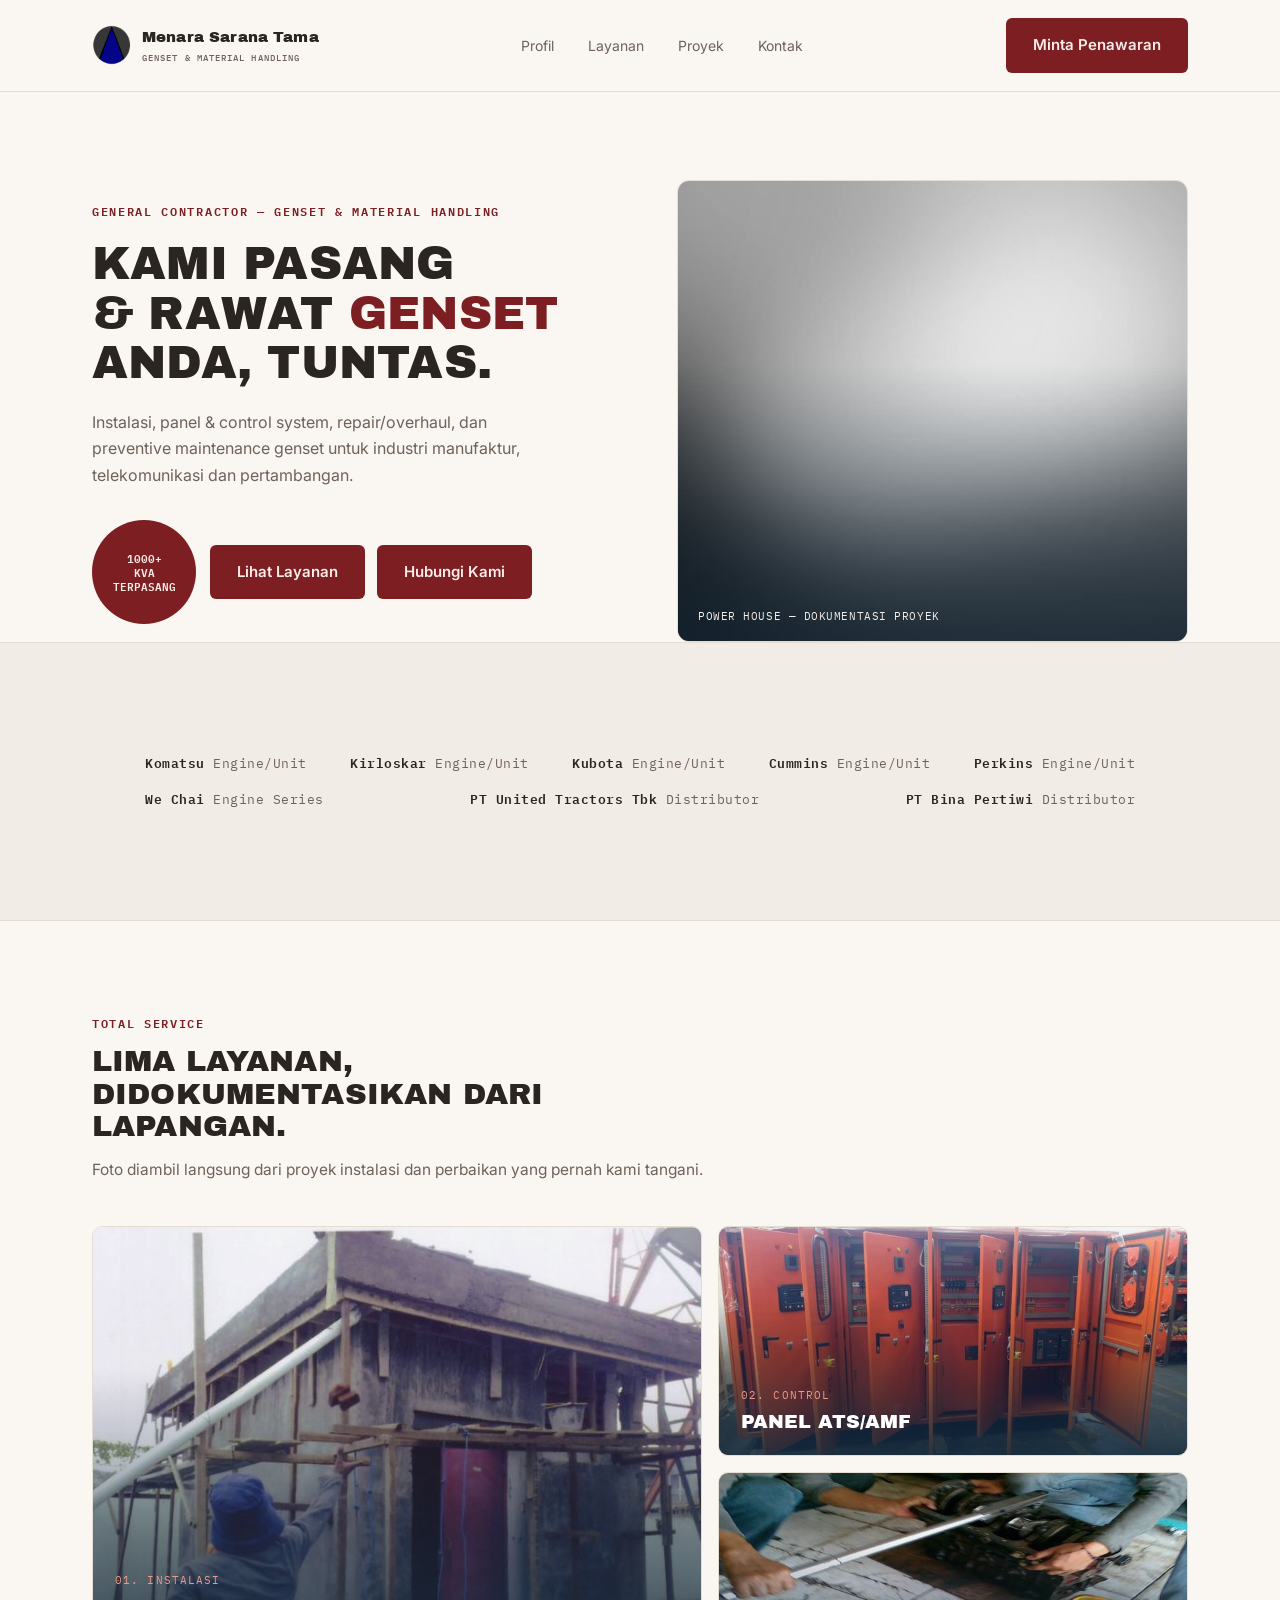
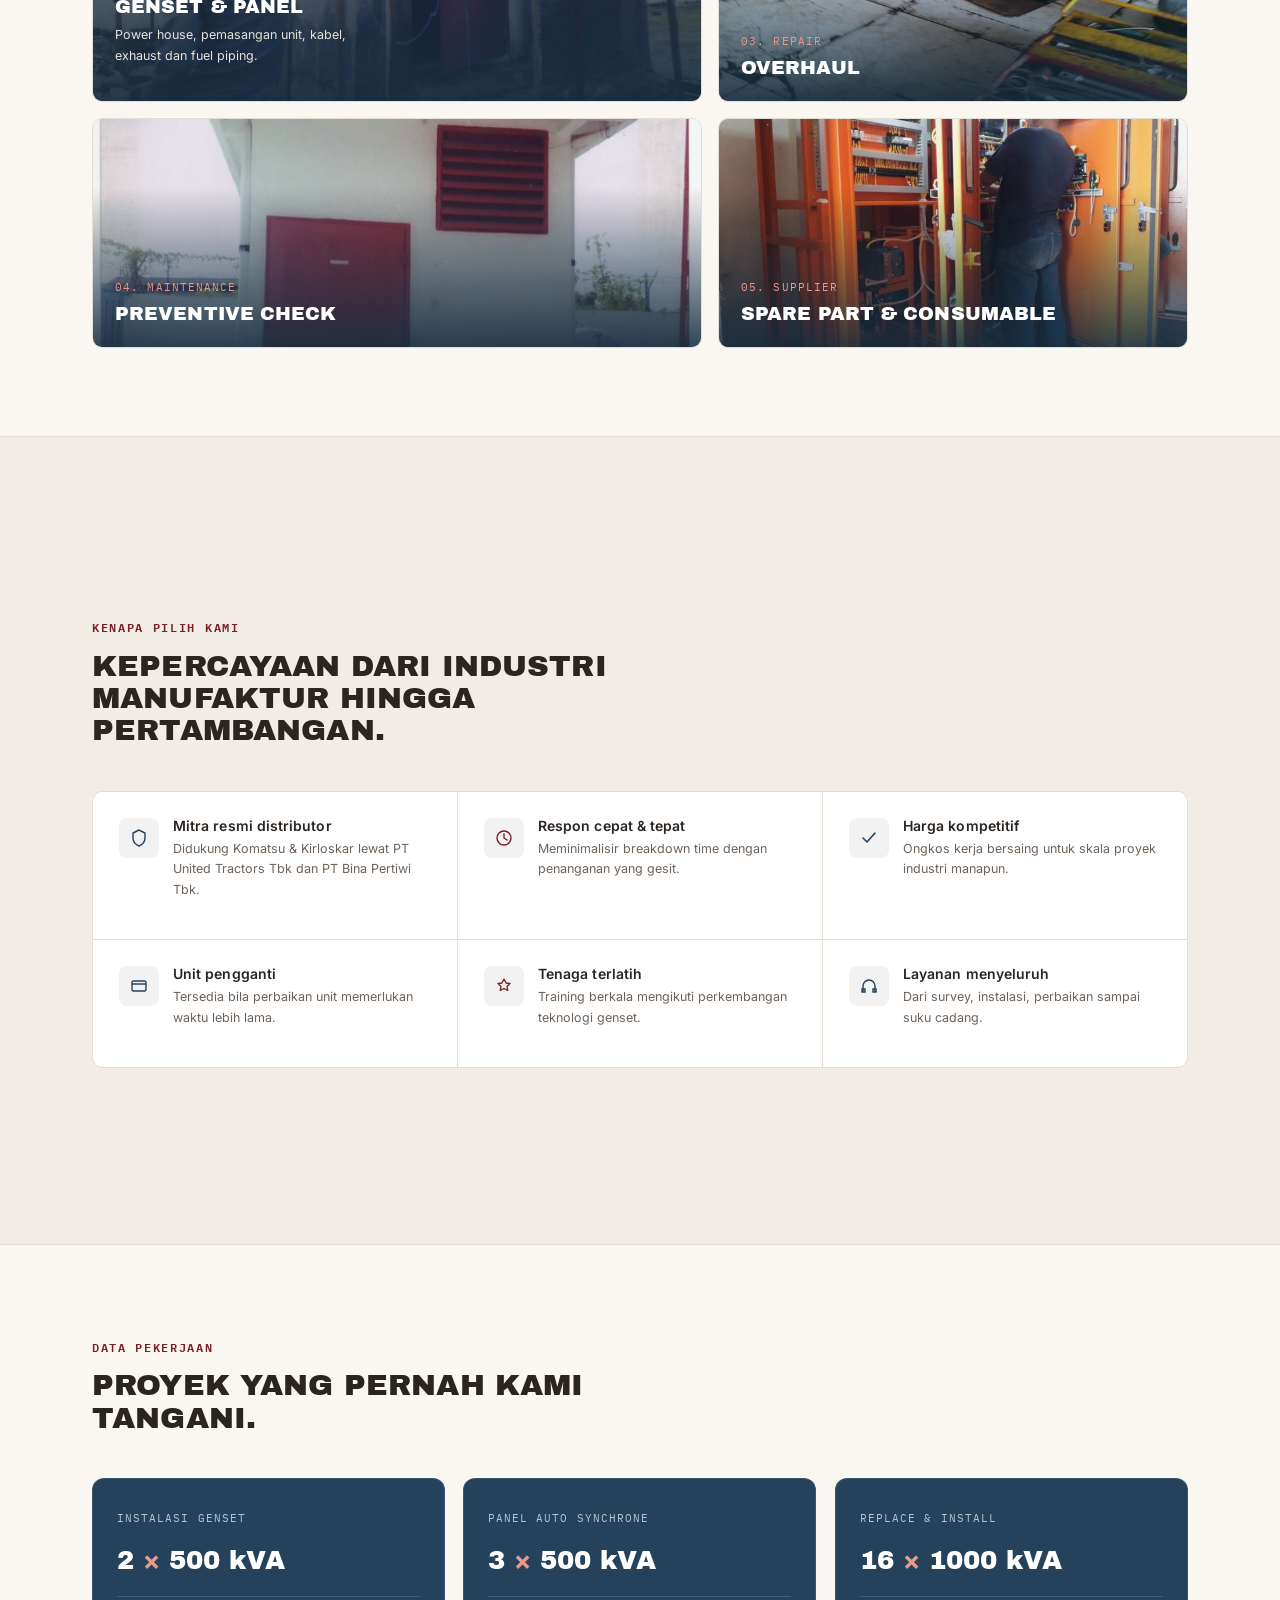
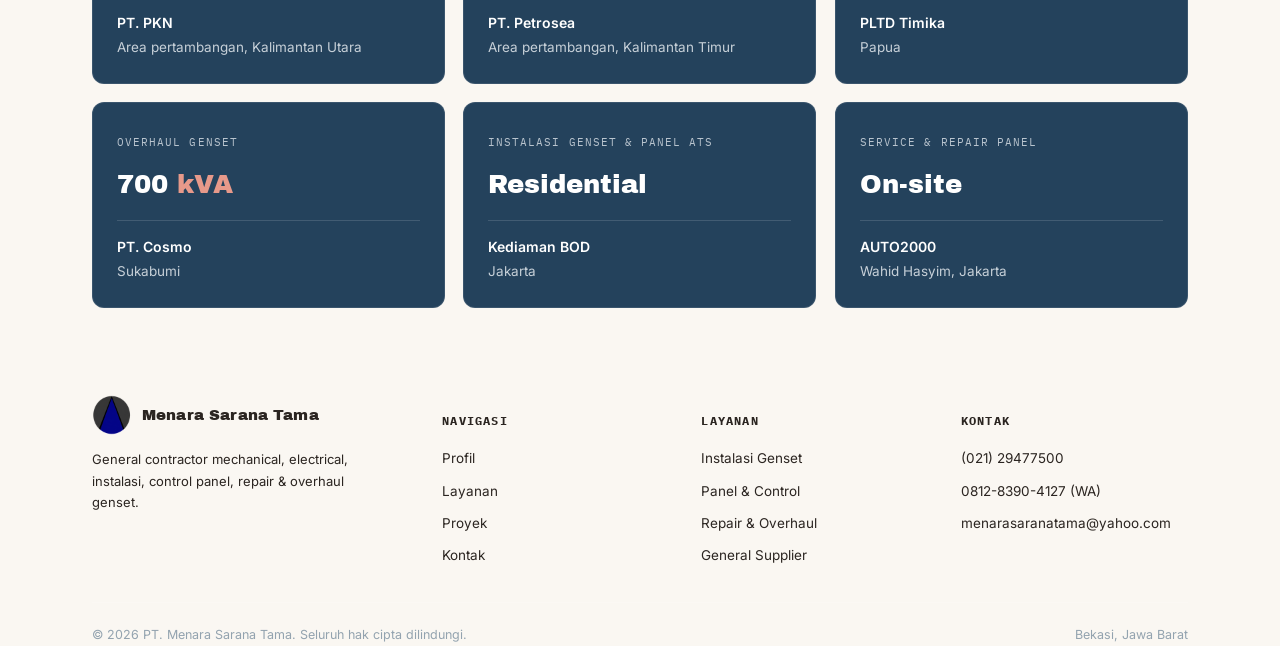
==== index.html @ 99a7cade "Footer Update" ====
<!DOCTYPE html>
<html lang="id">
<head>
<meta charset="UTF-8">
<meta name="viewport" content="width=device-width, initial-scale=1.0">
<title>PT. Menara Sarana Tama — Genset Installation & Repair</title>
<link rel="preconnect" href="https://fonts.googleapis.com">
<link rel="preconnect" href="https://fonts.gstatic.com" crossorigin>
<link href="https://fonts.googleapis.com/css2?family=Archivo+Black&family=Inter:wght@400;500;600;700&family=IBM+Plex+Mono:wght@500;600&display=swap" rel="stylesheet">
<link rel="stylesheet" href="css/style.css">
</head>
<body>

<header>
  <div class="wrap">
    <nav>
      <a class="logo" href="#top" aria-label="PT Menara Sarana Tama, beranda">
        <img class="logo-mark-img" src="images/logo-icon.png" alt="Logo PT Menara Sarana Tama">
        <span class="logo-text">Menara Sarana Tama<span>Genset &amp; Material Handling</span></span>
      </a>
      <div class="nav-links">
        <a href="#profil">Profil</a>
        <a href="#layanan">Layanan</a>
        <a href="#proyek">Proyek</a>
        <a href="kontak.html">Kontak</a>
      </div>
      <a class="btn btn-primary" href="https://wa.me/6281283904127?text=Halo%20MST%2C%20saya%20ingin%20menanyakan%20layanan%20genset">Minta Penawaran</a>
    </nav>
  </div>
</header>

<main id="top">

  <section class="hero">
    <div class="wrap">
      <div class="hero-intro">
        <span class="tag">General Contractor — Genset &amp; Material Handling</span>
        <h1>Kami pasang<br>&amp; rawat <em>genset</em><br>Anda, tuntas.</h1>
        <p>Instalasi, panel &amp; control system, repair/overhaul, dan preventive maintenance genset untuk industri manufaktur, telekomunikasi dan pertambangan.</p>
        <div class="hero-actions">
          <div class="hero-badge">1000+<br>KVA<br>TERPASANG</div>
          <div style="display:flex;gap:12px;">
            <a class="btn btn-primary" href="#layanan">Lihat Layanan</a>
            <a class="btn btn-primary" href="https://wa.me/6281283904127?text=Halo%20MST%2C%20saya%20ingin%20menanyakan%20layanan%20genset">Hubungi Kami</a>
          </div>
        </div>
      </div>
      <div class="hero-photo tilt-3d">
        <img src="images/hero.jpg" alt="Instalasi genset PT Menara Sarana Tama" class="parallax-img">
        <div class="hero-photo-cap mono">POWER HOUSE — DOKUMENTASI PROYEK</div>
      </div>
    </div>
  </section>

  <section class="partners">
    <div class="wrap reveal-group">
      <span><b>Komatsu</b> Engine/Unit</span>
      <span><b>Kirloskar</b> Engine/Unit</span>
      <span><b>Kubota</b> Engine/Unit</span>
      <span><b>Cummins</b> Engine/Unit</span>
      <span><b>Perkins</b> Engine/Unit</span>
      <span><b>We Chai</b>  Engine Series</span>  
      <span><b>PT United Tractors Tbk</b> Distributor</span>
      <span><b>PT Bina Pertiwi</b> Distributor</span>
    </div>
  </section>

  <section id="layanan">
    <div class="wrap">
      <div class="section-head reveal">
        <span class="tag">Total Service</span>
        <h2>Lima layanan, didokumentasikan dari lapangan.</h2>
        <p>Foto diambil langsung dari proyek instalasi dan perbaikan yang pernah kami tangani.</p>
      </div>
      <div class="demo-grid reveal-group">
        <div class="demo-card tall tilt-3d">
          <img src="images/svc1.jpg" alt="Instalasi genset dan panel">
          <div class="overlay"></div>
          <div class="content"><span class="idx mono">01. INSTALASI</span><h3>Genset &amp; Panel</h3><p>Power house, pemasangan unit, kabel, exhaust dan fuel piping.</p></div>
        </div>
        <div class="demo-card tilt-3d">
          <img src="images/svc3.jpg" alt="Panel dan control system">
          <div class="overlay"></div>
          <div class="content"><span class="idx mono">02. CONTROL</span><h3>Panel ATS/AMF</h3></div>
        </div>
        <div class="demo-card tilt-3d">
          <img src="images/svc2.jpg" alt="Repair dan overhaul genset">
          <div class="overlay"></div>
          <div class="content"><span class="idx mono">03. REPAIR</span><h3>Overhaul</h3></div>
        </div>
        <div class="demo-card tilt-3d">
          <img src="images/svc4.jpg" alt="Preventive maintenance genset">
          <div class="overlay"></div>
          <div class="content"><span class="idx mono">04. MAINTENANCE</span><h3>Preventive Check</h3></div>
        </div>
        <div class="demo-card tilt-3d">
          <img src="images/svc5.jpg" alt="General supplier spare part">
          <div class="overlay"></div>
          <div class="content"><span class="idx mono">05. SUPPLIER</span><h3>Spare Part &amp; Consumable</h3></div>
        </div>
      </div>
    </div>
  </section>

  <section class="features" id="profil">
    <div class="wrap" style="padding:88px 32px;">
      <div class="section-head reveal">
        <span class="tag">Kenapa Pilih Kami</span>
        <h2>Kepercayaan dari industri manufaktur hingga pertambangan.</h2>
      </div>
      <div class="feat-grid reveal-group">
        <div class="feat-card"><span class="ic"><svg width="18" height="18" viewBox="0 0 18 18" fill="none"><path d="M9 1L3 4v5c0 4 2.5 6.5 6 8 3.5-1.5 6-4 6-8V4L9 1z" stroke="#24425C" stroke-width="1.4"/></svg></span><div><h3>Mitra resmi distributor</h3><p>Didukung Komatsu &amp; Kirloskar lewat PT United Tractors Tbk dan PT Bina Pertiwi Tbk.</p></div></div>
        <div class="feat-card"><span class="ic"><svg width="18" height="18" viewBox="0 0 18 18" fill="none"><circle cx="9" cy="9" r="7" stroke="#7C1E22" stroke-width="1.4"/><path d="M9 5v4l3 2" stroke="#7C1E22" stroke-width="1.4" stroke-linecap="round"/></svg></span><div><h3>Respon cepat &amp; tepat</h3><p>Meminimalisir breakdown time dengan penanganan yang gesit.</p></div></div>
        <div class="feat-card"><span class="ic"><svg width="18" height="18" viewBox="0 0 18 18" fill="none"><path d="M3 9l4 4 8-9" stroke="#24425C" stroke-width="1.6" stroke-linecap="round" stroke-linejoin="round"/></svg></span><div><h3>Harga kompetitif</h3><p>Ongkos kerja bersaing untuk skala proyek industri manapun.</p></div></div>
        <div class="feat-card"><span class="ic"><svg width="18" height="18" viewBox="0 0 18 18" fill="none"><rect x="2" y="4" width="14" height="10" rx="1.5" stroke="#24425C" stroke-width="1.4"/><path d="M2 7h14" stroke="#24425C" stroke-width="1.4"/></svg></span><div><h3>Unit pengganti</h3><p>Tersedia bila perbaikan unit memerlukan waktu lebih lama.</p></div></div>
        <div class="feat-card"><span class="ic"><svg width="18" height="18" viewBox="0 0 18 18" fill="none"><path d="M9 2l2 4 4 .5-3 3 .8 4-3.8-2-3.8 2 .8-4-3-3 4-.5 2-4z" stroke="#7C1E22" stroke-width="1.3" stroke-linejoin="round"/></svg></span><div><h3>Tenaga terlatih</h3><p>Training berkala mengikuti perkembangan teknologi genset.</p></div></div>
        <div class="feat-card"><span class="ic"><svg width="18" height="18" viewBox="0 0 18 18" fill="none"><path d="M3 15V9a6 6 0 0112 0v6" stroke="#24425C" stroke-width="1.4"/><path d="M2 15h3v-3H2v3zM13 15h3v-3h-3v3z" stroke="#24425C" stroke-width="1.4"/></svg></span><div><h3>Layanan menyeluruh</h3><p>Dari survey, instalasi, perbaikan sampai suku cadang.</p></div></div>
      </div>
    </div>
  </section>

  <section id="proyek">
    <div class="wrap">
      <div class="section-head reveal">
        <span class="tag">Data Pekerjaan</span>
        <h2>Proyek yang pernah kami tangani.</h2>
      </div>
      <div class="project-grid reveal-group">
        <div class="project-card tilt-3d"><span class="mono-tag">INSTALASI GENSET</span><div class="kva">2 <span>×</span> 500 kVA</div><div class="loc"><b>PT. PKN</b>Area pertambangan, Kalimantan Utara</div></div>
        <div class="project-card tilt-3d"><span class="mono-tag">PANEL AUTO SYNCHRONE</span><div class="kva">3 <span>×</span> 500 kVA</div><div class="loc"><b>PT. Petrosea</b>Area pertambangan, Kalimantan Timur</div></div>
        <div class="project-card tilt-3d"><span class="mono-tag">REPLACE &amp; INSTALL</span><div class="kva">16 <span>×</span> 1000 kVA</div><div class="loc"><b>PLTD Timika</b>Papua</div></div>
        <div class="project-card tilt-3d"><span class="mono-tag">OVERHAUL GENSET</span><div class="kva">700 <span>kVA</span></div><div class="loc"><b>PT. Cosmo</b>Sukabumi</div></div>
        <div class="project-card tilt-3d"><span class="mono-tag">INSTALASI GENSET &amp; PANEL ATS</span><div class="kva">Residential</div><div class="loc"><b>Kediaman BOD</b>Jakarta</div></div>
        <div class="project-card tilt-3d"><span class="mono-tag">SERVICE &amp; REPAIR PANEL</span><div class="kva">On-site</div><div class="loc"><b>AUTO2000</b>Wahid Hasyim, Jakarta</div></div>
      </div>
    </div>
  </section>
</main>

<footer>
  <div class="wrap">
    <div class="footer-top">
      <div>
        <div class="logo" style="margin-bottom:14px;"><img class="logo-mark-img" src="images/logo-icon.png" alt="Logo PT Menara Sarana Tama"><span class="logo-text">Menara Sarana Tama</span></div>
        <p style="font-size:13px;color:var(--ink);max-width:280px;">General contractor mechanical, electrical, instalasi, control panel, repair &amp; overhaul genset.</p>
      </div>
      <div><h4 style="color: var(--ink);font-weight: 800;">Navigasi</h4><ul><li><a href="#profil">Profil</a></li><li><a href="#layanan">Layanan</a></li><li><a href="#proyek">Proyek</a></li><li><a href="kontak.html">Kontak</a></li></ul></div>
      <div><h4 style="color: var(--ink);font-weight: 800;">Layanan</h4><ul><li>Instalasi Genset</li><li>Panel &amp; Control</li><li>Repair &amp; Overhaul</li><li>General Supplier</li></ul></div>
      <div><h4 style="color: var(--ink);font-weight: 800;">Kontak</h4><ul><li><a href="tel:+622129477500">(021) 29477500</a></li><li><a href="https://wa.me/6281283904127?text=Halo%20MST%2C%20saya%20ingin%20menanyakan%20layanan%20genset" target="_blank" rel="noopener">0812-8390-4127 (WA)</a></li><li><a href="mailto:menarasaranatama@yahoo.com">menarasaranatama@yahoo.com</a></li></ul></div>
    </div>
    <div class="footer-bottom"><span>© 2026 PT. Menara Sarana Tama. Seluruh hak cipta dilindungi.</span><span>Bekasi, Jawa Barat</span></div>
  </div>
</footer>

<script src="js/script.js" defer></script>
</body>
</html>
---- css/style.css ----
:root{
    --cream:#FAF7F2;
    --panel:#F1ECE5;
    --panel-2:#FFFFFF;
    --maroon:#7C1E22;
    --maroon-dark:#5E1519;
    --maroon-tint:#E7998A;
    --navy:#24425C;
    --navy-dark:#152C3F;
    --ink:#2B2521;
    --ink-soft:#6E6259;
    --line:#E4DDD1;
    --radius:10px;
  }
  *{box-sizing:border-box;}
  html{scroll-behavior:smooth;}
  body{margin:0;background:var(--cream);color:var(--ink);font-family:'Inter',sans-serif;font-size:16px;line-height:1.65;}
  h1,h2,h3{font-family:'Archivo Black',sans-serif;text-transform:uppercase;margin:0;line-height:1.08;font-weight:400;letter-spacing:0.005em;}
  .mono{font-family:'IBM Plex Mono',monospace;}
  .wrap{max-width:1160px;margin:0 auto;padding:0 32px;}
  a{color:inherit;text-decoration:none;}
  img{max-width:100%;display:block;}
  .tag{font-family:'IBM Plex Mono',monospace;font-size:12px;letter-spacing:0.14em;text-transform:uppercase;color:var(--maroon);font-weight:600;}
  .btn{display:inline-flex;align-items:center;gap:8px;padding:14px 26px;border-radius:6px;font-weight:600;font-size:15px;cursor:pointer;border:1px solid transparent;transition:transform .15s ease;}
  .btn:hover{transform:translateY(-1px);}
  .btn-primary{background:var(--maroon);color:#FBEEE9;}
  .btn-primary:hover{background:var(--maroon-dark);}
  .btn-ghost{background:transparent;color:var(--ink);border-color:var(--line);}
  .btn-ghost:hover{border-color:var(--navy);color:var(--navy);}

  header{position:sticky;top:0;z-index:50;background:rgba(250,247,242,0.92);backdrop-filter:blur(6px);border-bottom:1px solid var(--line);}
  nav{display:flex;align-items:center;justify-content:space-between;padding:18px 0;}
  .logo{display:flex;align-items:center;gap:10px;}
  .logo-mark{width:36px;height:36px;background:var(--navy);border-radius:4px;display:flex;align-items:center;justify-content:center;font-family:'Archivo Black',sans-serif;font-size:13px;color:#fff;}
  .logo-mark-img{width:40px;height:40px;object-fit:contain;flex:none;}
  .logo-text{font-family:'Archivo Black',sans-serif;font-size:15px;letter-spacing:0.01em;color:var(--ink);}
  .logo-text span{display:block;font-family:'IBM Plex Mono',monospace;font-size:9px;letter-spacing:0.12em;color:var(--ink-soft);text-transform:uppercase;font-weight:500;margin-top:2px;}
  .nav-links{display:flex;gap:34px;font-size:14px;color:var(--ink-soft);}
  .nav-links a:hover{color:var(--maroon);}

  .hero{position:relative;padding:88px 0 0;overflow:hidden;}
  .hero .wrap{display:grid;grid-template-columns:1fr 0.95fr;gap:48px;align-items:center;}
  .hero h1{font-size:46px;margin-top:16px;color:var(--ink);}
  .hero h1 em{font-style:normal;color:var(--maroon);}
  .hero p{color:var(--ink-soft);font-size:16px;max-width:440px;margin-top:20px;}
  .hero-actions{display:flex;gap:14px;margin-top:32px;align-items:center;}
  .hero-badge{
    position:relative;width:104px;height:104px;flex:none;
    background:var(--maroon);color:#FBEEE9;border-radius:50%;
    display:flex;align-items:center;justify-content:center;text-align:center;
    font-family:'IBM Plex Mono',monospace;font-weight:600;font-size:11px;line-height:1.3;
  }
  .hero-photo{position:relative;border-radius:12px;overflow:hidden;border:1px solid var(--line);}
  .hero-photo img{width:100%;height:460px;object-fit:cover;}
  .hero-photo::after{content:"";position:absolute;inset:0;background:linear-gradient(180deg, rgba(21,44,63,0) 40%, rgba(21,44,63,0.6) 100%);}
  .hero-photo-cap{position:absolute;left:20px;bottom:16px;z-index:2;font-family:'IBM Plex Mono',monospace;font-size:11px;color:#F5EFE8;letter-spacing:0.05em;}

  .partners{border-top:1px solid var(--line);border-bottom:1px solid var(--line);background:var(--panel);}
  .partners .wrap{display:flex;justify-content:space-between;align-items:center;padding:22px 85px;flex-wrap:wrap;gap:16px;}
  .partners span{font-family:'IBM Plex Mono',monospace;font-size:12.5px;color:var(--ink-soft);letter-spacing:0.04em;}
  .partners b{color:var(--ink);font-weight:600;}

  section{padding:88px 0;}
  .section-head{max-width:620px;margin-bottom:44px;}
  .section-head h2{font-size:30px;margin-top:10px;color:var(--ink);}
  .section-head p{color:var(--ink-soft);margin-top:14px;font-size:15.5px;}

  .demo-grid{display:grid;grid-template-columns:1.3fr 1fr;grid-template-rows:auto auto;gap:16px;}
  .demo-card{position:relative;border-radius:10px;overflow:hidden;min-height:230px;border:1px solid var(--line);}
  .demo-card img{width:100%;height:100%;object-fit:cover;position:absolute;inset:0;}
  .demo-card .overlay{position:absolute;inset:0;background:linear-gradient(180deg, rgba(21,44,63,0.05) 30%, rgba(21,44,63,0.88) 100%);}
  .demo-card .content{position:relative;z-index:2;height:100%;display:flex;flex-direction:column;justify-content:flex-end;padding:22px;}
  .demo-card .idx{font-family:'IBM Plex Mono',monospace;font-size:11px;color:var(--maroon-tint);letter-spacing:0.1em;}
  .demo-card h3{font-size:19px;margin-top:8px;color:#fff;}
  .demo-card p{font-size:12.5px;color:#E7E1D8;margin-top:8px;max-width:260px;}
  .demo-card.tall{grid-row:span 2;}

  .features{background:var(--panel);border-top:1px solid var(--line);border-bottom:1px solid var(--line);}
  .feat-grid{display:grid;grid-template-columns:repeat(3,1fr);gap:1px;background:var(--line);border:1px solid var(--line);border-radius:var(--radius);overflow:hidden;}
  .feat-card{background:var(--panel-2);padding:26px;display:flex;gap:14px;align-items:flex-start;}
  .feat-card .ic{width:40px;height:40px;border-radius:8px;background:rgba(43,37,33,0.06);display:flex;align-items:center;justify-content:center;flex:none;}
  .feat-card h3{font-size:14px;font-family:'Inter',sans-serif;font-weight:600;text-transform:none;color:var(--ink);}
  .feat-card p{font-size:12.5px;color:var(--ink-soft);margin-top:6px;}

  .project-grid{display:grid;grid-template-columns:repeat(3,1fr);gap:18px;}
  .project-card{background:var(--navy);border:1px solid rgba(255,255,255,0.1);border-radius:12px;padding:24px;position:relative;}
  .project-card .mono-tag{font-size:10.5px;color:#B9C4CE;letter-spacing:0.1em;font-family:'IBM Plex Mono',monospace;}
  .project-card .kva{font-family:'Archivo Black',sans-serif;font-size:26px;color:#fff;margin-top:10px;text-transform:none;}
  .project-card .kva span{color:var(--maroon-tint);}
  .project-card .loc{margin-top:14px;font-size:13.5px;color:#C7D0D8;border-top:1px solid rgba(255,255,255,0.14);padding-top:14px;}
  .project-card .loc b{display:block;color:#fff;font-weight:600;font-size:14px;margin-bottom:2px;}

  .process-row{display:grid;grid-template-columns:repeat(4,1fr);gap:0;position:relative;}
  .process-row::before{content:"";position:absolute;top:23px;left:6%;right:6%;height:1px;background:var(--line);}
  .process-step{position:relative;padding-right:24px;}
  .process-step .idx{width:46px;height:46px;border-radius:50%;background:var(--navy);color:#fff;display:flex;align-items:center;justify-content:center;font-family:'IBM Plex Mono',monospace;font-size:13px;font-weight:600;position:relative;z-index:1;}
  .process-step h3{font-size:14.5px;margin-top:18px;color:var(--ink);text-transform:none;font-family:'Inter',sans-serif;font-weight:600;}
  .process-step p{font-size:13px;color:var(--ink-soft);margin-top:8px;}

  .cta-band{background:var(--maroon);padding:60px 0;}
  .cta-band .wrap{display:flex;align-items:center;justify-content:space-between;gap:24px;flex-wrap:wrap;}
  .cta-band h2{color:#FBEEE9;font-size:26px;max-width:520px;}
  .cta-band .contact-line{color:#F0C9C0;font-size:13.5px;margin-top:10px;font-family:'IBM Plex Mono',monospace;}
  .cta-band .btn-primary{background:var(--navy);color:#fff;}
  .cta-band .btn-primary:hover{background:var(--navy-dark);}

  .contact .wrap{display:grid;grid-template-columns:0.9fr 1.1fr;gap:64px;}
  .contact-info h2{font-size:28px;color:var(--ink);}
  .contact-info p{color:var(--ink-soft);margin-top:14px;font-size:15px;max-width:380px;}
  .info-list{margin-top:26px;display:flex;flex-direction:column;gap:20px;}
  .info-item{display:flex;gap:14px;}
  .info-item .ico{width:38px;height:38px;border-radius:8px;background:rgba(43,37,33,0.06);display:flex;align-items:center;justify-content:center;flex:none;}
  .info-item .label{font-size:11.5px;text-transform:uppercase;letter-spacing:0.08em;color:var(--ink-soft);font-family:'IBM Plex Mono',monospace;}
  .info-item .val{font-size:14.5px;margin-top:2px;color:var(--ink);}

  form{display:flex;flex-direction:column;gap:16px;background:var(--panel-2);border:1px solid var(--line);border-radius:12px;padding:30px;}
  .form-row{display:grid;grid-template-columns:1fr 1fr;gap:16px;}
  label{font-size:12px;text-transform:uppercase;letter-spacing:0.08em;color:var(--ink-soft);font-family:'IBM Plex Mono',monospace;display:block;margin-bottom:6px;}
  input,select,textarea{width:100%;padding:12px 14px;border:1px solid var(--line);border-radius:6px;font-family:'Inter',sans-serif;font-size:14.5px;background:#FBF9F6;color:var(--ink);}
  input:focus,select:focus,textarea:focus{outline:2px solid var(--navy);outline-offset:1px;border-color:var(--navy);}
  textarea{resize:vertical;min-height:100px;}
z
  footer{background:var(--navy);color:#C7D0D8;padding:48px 0 28px;border-top:1px solid var(--navy-dark);}
  .footer-top{display:grid;grid-template-columns:1.4fr 1fr 1fr 1fr;gap:32px;padding-bottom:36px;border-bottom:1px solid rgba(255,255,255,0.12);}
  .footer-top h4{font-size:12px;text-transform:uppercase;letter-spacing:0.1em;color:#fff;font-family:'IBM Plex Mono',monospace;margin-bottom:16px;}
  .footer-top ul{list-style:none;padding:0;margin:0;display:flex;flex-direction:column;gap:10px;font-size:13.5px;}
  .footer-bottom{display:flex;justify-content:space-between;padding-top:22px;font-size:12.5px;color:#93A3AF;}
  .footer-top ul a{color:inherit;transition:color .15s ease;}
  .footer-top ul a:hover{color:#fff;}
  
  @media (max-width:900px){
    .hero .wrap, .contact .wrap{grid-template-columns:1fr;}
    .demo-grid, .feat-grid, .project-grid, .process-row, .footer-top{grid-template-columns:repeat(2,1fr);}
    .demo-card.tall{grid-row:span 1;}
    .process-row::before{display:none;}
    .nav-links{display:none;}
    .hero h1{font-size:32px;}
  }
  @media (max-width:560px){
    .demo-grid, .feat-grid, .project-grid, .footer-top{grid-template-columns:1fr;}
    .form-row{grid-template-columns:1fr;}
    .cta-band .wrap{flex-direction:column;align-items:flex-start;}
    .hero-actions{flex-direction:column;align-items:flex-start;}
  }
  @media (prefers-reduced-motion: reduce){*{transition:none !important;scroll-behavior:auto !important;}}

/* =========================================================
   ANIMATIONS — scroll reveal, parallax, 3D tilt
   ========================================================= */

:root{ --ease:cubic-bezier(.16,.84,.44,1); }

/* Hero load-in (plays once on page load, no scroll needed) */
.hero-intro{opacity:0; transform:translateY(26px); animation:heroIn .9s var(--ease) .12s forwards;}
.hero-photo{opacity:0; transform:translateY(26px) scale(0.98); animation:heroIn .9s var(--ease) .28s forwards;}
@keyframes heroIn{ to{ opacity:1; transform:translateY(0) scale(1); } }

/* Scroll-triggered reveal, applied to .reveal and children of .reveal-group */
.reveal{opacity:0; transform:translateY(32px); transition:opacity .75s var(--ease), transform .75s var(--ease);}
.reveal.is-visible{opacity:1; transform:translateY(0);}

/* 3D tilt wrapper — hero photo + cards */
.tilt-3d{transition:transform .25s cubic-bezier(.16,.84,.44,1); transform-style:preserve-3d; will-change:transform;}
.hero-photo.tilt-3d{transform-style:preserve-3d;}

/* Parallax image inside hero */
.parallax-img{will-change:transform; transform:scale(1.06); transition:transform .1s linear;}

/* Sticky header shrink state */
header{transition:padding .25s ease, background .25s ease;}
header.scrolled{box-shadow:0 8px 24px rgba(43,37,33,0.14);}
header.scrolled nav{padding:12px 0;}

/* Respect reduced-motion: kill all motion, show content immediately */
@media (prefers-reduced-motion: reduce){
  .hero-intro,.hero-photo,.reveal{animation:none !important; opacity:1 !important; transform:none !important; transition:none !important;}
  .tilt-3d{transform:none !important;}
  .parallax-img{transform:none !important;}
}
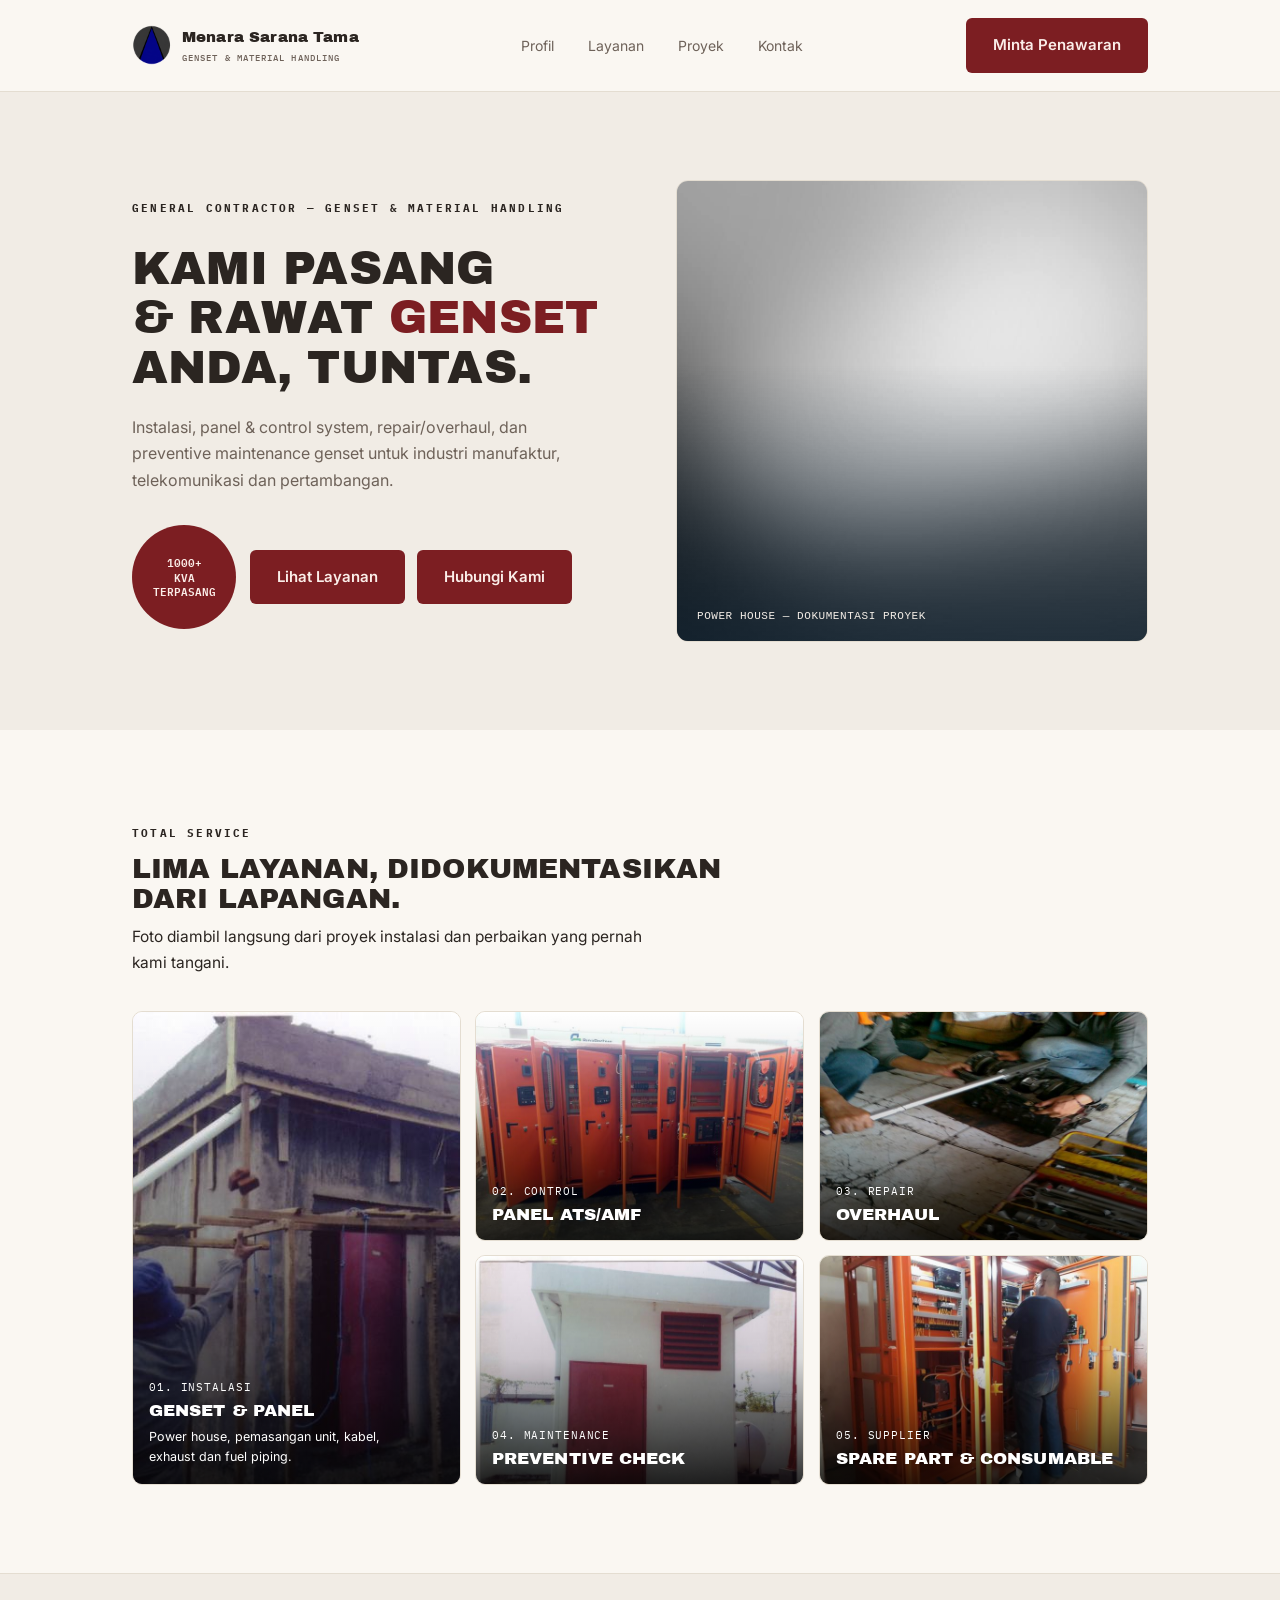
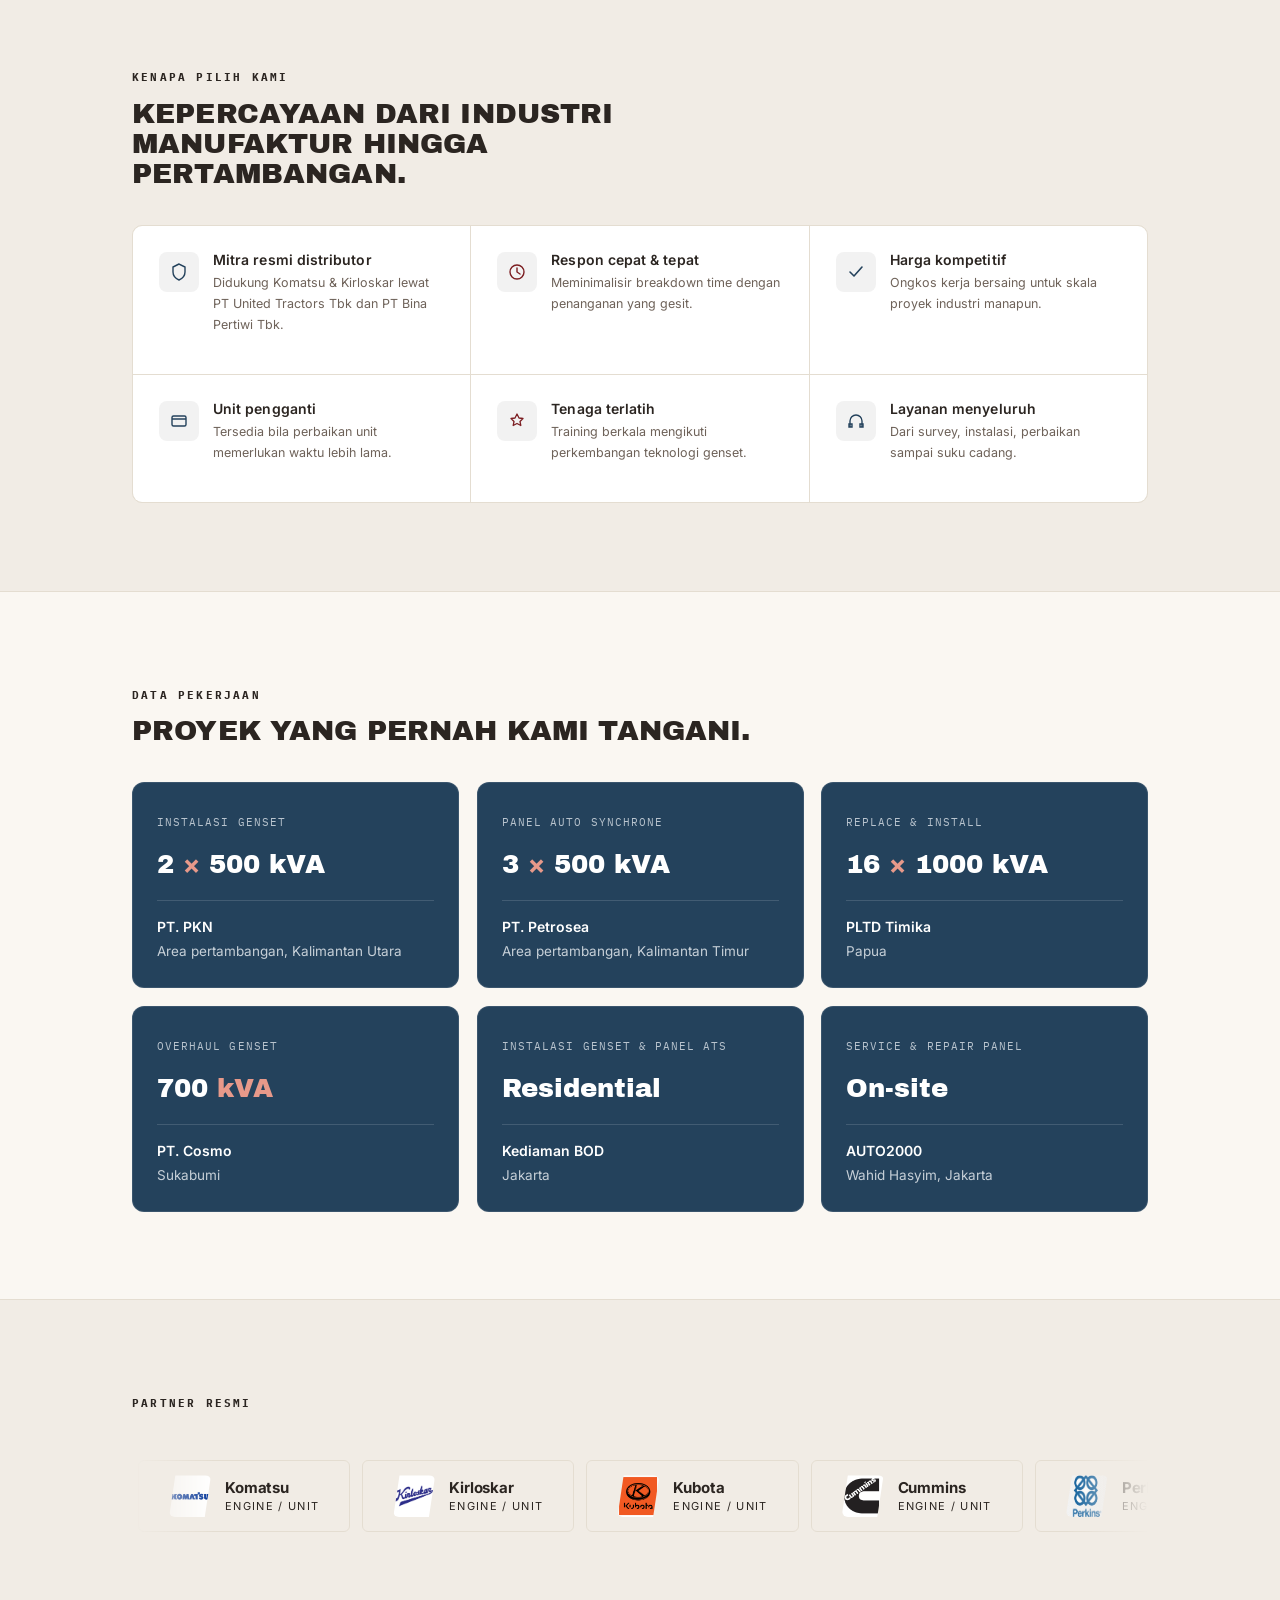
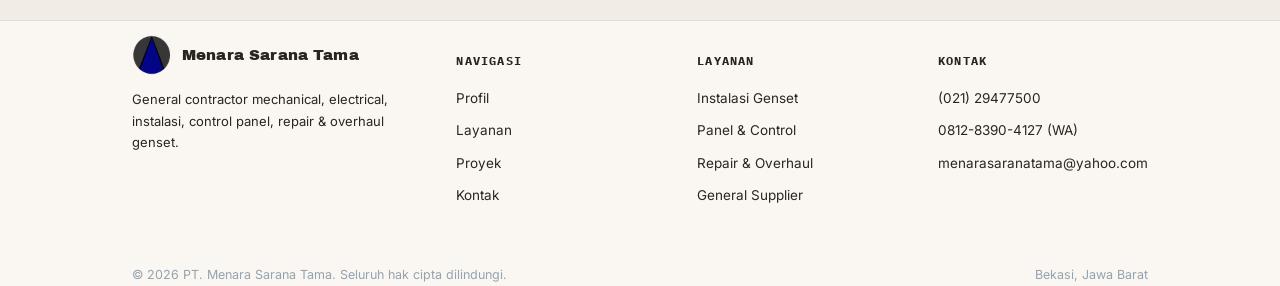
==== commit d87cfb33: "Update v.2" ====
--- a/index.html
+++ b/index.html
@@ -52,58 +52,88 @@
     </div>
   </section>
 
-  <section class="partners">
-    <div class="wrap reveal-group">
-      <span><b>Komatsu</b> Engine/Unit</span>
-      <span><b>Kirloskar</b> Engine/Unit</span>
-      <span><b>Kubota</b> Engine/Unit</span>
-      <span><b>Cummins</b> Engine/Unit</span>
-      <span><b>Perkins</b> Engine/Unit</span>
-      <span><b>We Chai</b>  Engine Series</span>  
-      <span><b>PT United Tractors Tbk</b> Distributor</span>
-      <span><b>PT Bina Pertiwi</b> Distributor</span>
-    </div>
-  </section>
-
   <section id="layanan">
-    <div class="wrap">
-      <div class="section-head reveal">
-        <span class="tag">Total Service</span>
-        <h2>Lima layanan, didokumentasikan dari lapangan.</h2>
-        <p>Foto diambil langsung dari proyek instalasi dan perbaikan yang pernah kami tangani.</p>
-      </div>
-      <div class="demo-grid reveal-group">
-        <div class="demo-card tall tilt-3d">
-          <img src="images/svc1.jpg" alt="Instalasi genset dan panel">
-          <div class="overlay"></div>
-          <div class="content"><span class="idx mono">01. INSTALASI</span><h3>Genset &amp; Panel</h3><p>Power house, pemasangan unit, kabel, exhaust dan fuel piping.</p></div>
-        </div>
-        <div class="demo-card tilt-3d">
-          <img src="images/svc3.jpg" alt="Panel dan control system">
-          <div class="overlay"></div>
-          <div class="content"><span class="idx mono">02. CONTROL</span><h3>Panel ATS/AMF</h3></div>
-        </div>
-        <div class="demo-card tilt-3d">
-          <img src="images/svc2.jpg" alt="Repair dan overhaul genset">
-          <div class="overlay"></div>
-          <div class="content"><span class="idx mono">03. REPAIR</span><h3>Overhaul</h3></div>
-        </div>
-        <div class="demo-card tilt-3d">
-          <img src="images/svc4.jpg" alt="Preventive maintenance genset">
-          <div class="overlay"></div>
-          <div class="content"><span class="idx mono">04. MAINTENANCE</span><h3>Preventive Check</h3></div>
-        </div>
-        <div class="demo-card tilt-3d">
-          <img src="images/svc5.jpg" alt="General supplier spare part">
-          <div class="overlay"></div>
-          <div class="content"><span class="idx mono">05. SUPPLIER</span><h3>Spare Part &amp; Consumable</h3></div>
-        </div>
-      </div>
-    </div>
-  </section>
-
+  <div class="wrap">
+    <div class="section-head reveal">
+      <span class="tag">Total Service</span>
+      <h2>Lima layanan, didokumentasikan dari lapangan.</h2>
+      <p>Foto diambil langsung dari proyek instalasi dan perbaikan yang pernah kami tangani.</p>
+    </div>
+ 
+    <div class="demo-grid reveal-group">
+ 
+      <div class="demo-card tall tilt-3d"
+           data-title="Genset &amp; Panel"
+           data-idx="01. INSTALASI"
+           data-desc="Pemasangan unit genset lengkap dengan power house, panel distribusi, jalur kabel daya, sistem exhaust, dan fuel piping. Setiap instalasi mengikuti standar keselamatan dan disesuaikan dengan kapasitas beban di lokasi."
+           data-images="images/svc1.jpg,images/svc1-2.jpg,images/svc1-3.jpg">
+        <img src="images/svc1.jpg" alt="Instalasi genset dan panel">
+        <div class="overlay"></div>
+        <div class="content"><span class="idx mono">01. INSTALASI</span><h3>Genset &amp; Panel</h3><p>Power house, pemasangan unit, kabel, exhaust dan fuel piping.</p></div>
+      </div>
+ 
+      <div class="demo-card tilt-3d"
+           data-title="Panel ATS/AMF"
+           data-idx="02. CONTROL"
+           data-desc="Perakitan dan pemasangan panel ATS/AMF untuk perpindahan sumber daya otomatis antara PLN dan genset, termasuk wiring control dan pengujian fungsi switching."
+           data-images="images/svc3.jpg,images/svc3-2.jpg">
+        <img src="images/svc3.jpg" alt="Panel dan control system">
+        <div class="overlay"></div>
+        <div class="content"><span class="idx mono">02. CONTROL</span><h3>Panel ATS/AMF</h3></div>
+      </div>
+ 
+      <div class="demo-card tilt-3d"
+           data-title="Overhaul"
+           data-idx="03. REPAIR"
+           data-desc="Perbaikan dan overhaul unit genset yang mengalami kerusakan mesin, mulai dari diagnosa, pembongkaran komponen, penggantian part, hingga pengujian ulang sebelum unit dikembalikan beroperasi."
+           data-images="images/svc2.jpg,images/svc2-2.jpg">
+        <img src="images/svc2.jpg" alt="Repair dan overhaul genset">
+        <div class="overlay"></div>
+        <div class="content"><span class="idx mono">03. REPAIR</span><h3>Overhaul</h3></div>
+      </div>
+ 
+      <div class="demo-card tilt-3d"
+           data-title="Preventive Check"
+           data-idx="04. MAINTENANCE"
+           data-desc="Pengecekan berkala terjadwal untuk menjaga performa genset: penggantian oli dan filter, pengecekan aki, level cairan, hingga uji beban rutin agar unit selalu siap pakai."
+           data-images="images/svc4.jpg,images/svc4-2.jpg">
+        <img src="images/svc4.jpg" alt="Preventive maintenance genset">
+        <div class="overlay"></div>
+        <div class="content"><span class="idx mono">04. MAINTENANCE</span><h3>Preventive Check</h3></div>
+      </div>
+ 
+      <div class="demo-card tilt-3d"
+           data-title="Spare Part &amp; Consumable"
+           data-idx="05. SUPPLIER"
+           data-desc="Penyediaan spare part dan consumable genset dari berbagai merek, termasuk filter, oli, aki, dan komponen kelistrikan, untuk mendukung kebutuhan perawatan maupun perbaikan unit."
+           data-images="images/svc5.jpg,images/svc5-2.jpg">
+        <img src="images/svc5.jpg" alt="General supplier spare part">
+        <div class="overlay"></div>
+        <div class="content"><span class="idx mono">05. SUPPLIER</span><h3>Spare Part &amp; Consumable</h3></div>
+      </div>
+ 
+    </div>
+  </div>
+</section>
+ 
+<div class="modal-backdrop" id="modalBackdrop">
+  <div class="modal">
+    <button class="modal-close" id="modalClose" aria-label="Tutup">✕</button>
+    <div class="modal-body">
+      <div class="modal-hero"><img id="modalHeroImg" src="" alt=""></div>
+      <div class="modal-thumbs" id="modalThumbs"></div>
+      <span class="modal-idx mono" id="modalIdx"></span>
+      <h3 id="modalTitle"></h3>
+      <p id="modalDesc"></p>
+    </div>
+  </div>
+</div>
+ 
+<script>
+  
+</script>
   <section class="features" id="profil">
-    <div class="wrap" style="padding:88px 32px;">
+    <div class="wrap">
       <div class="section-head reveal">
         <span class="tag">Kenapa Pilih Kami</span>
         <h2>Kepercayaan dari industri manufaktur hingga pertambangan.</h2>
@@ -137,6 +167,75 @@
   </section>
 </main>
 
+  <section class="partners">
+    <div class="wrap">
+      <div class="section-head reveal">
+        <span class="tag">PARTNER RESMI</span>
+      </div>
+        <div class="marquee-viewport">
+          <div class="marquee-track" id="track">
+            <!-- isi asli, akan digandakan otomatis oleh script -->
+            <div class="card">
+              <img class="logo-badge" src="images/komatsu.png" alt="Komatsu">
+              <div class="card-text">
+                  <span class="brand-name">Komatsu</span>
+                  <span class="brand-role">Engine / Unit</span>
+              </div>
+            </div>
+            <div class="card">
+              <img class="logo-badge" src="images/kirloskar.png" alt="Kirloskar">
+              <div class="card-text">
+                  <span class="brand-name">Kirloskar</span>
+                  <span class="brand-role">Engine / Unit</span>
+              </div>
+            </div>
+            <div class="card">
+              <img class="logo-badge" src="images/kubota.png" alt="Kubota">
+              <div class="card-text">
+                  <span class="brand-name">Kubota</span>
+                  <span class="brand-role">Engine / Unit</span>
+              </div>
+            </div>
+            <div class="card">
+              <img class="logo-badge" src="images/cummins.png" alt="Cummins">
+              <div class="card-text">
+                  <span class="brand-name">Cummins</span>
+                  <span class="brand-role">Engine / Unit</span>
+              </div>
+            </div>
+            <div class="card">
+              <img class="logo-badge" src="images/perkins.png" alt="Perkins">
+              <div class="card-text">
+                  <span class="brand-name">Perkins</span>
+                  <span class="brand-role">Engine / Unit</span>
+              </div>
+            </div>
+            <div class="card">
+              <img class="logo-badge" src="images/weichai.png" alt="Wechai">
+              <div class="card-text">
+                  <span class="brand-name">Wechai</span>
+                  <span class="brand-role">Engine Series</span>
+              </div>
+            </div>
+            <div class="card dist">
+              <img class="logo-badge" src="images/united_traktors.png" alt="United Tractor">
+              <div class="card-text">
+                <span class="brand-name">PT United Tractors Tbk</span>
+                <span class="brand-role">Distributor</span>
+              </div>
+            </div>
+            <div class="card dist">
+              <img class="logo-badge" src="images/bina_pertiwi.png" alt="Bina Pertiwi">
+              <div class="card-text">
+                <span class="brand-name">PT Bina Pertiwi</span>
+                <span class="brand-role">Distributor</span>
+              </div>
+            </div>
+          </div>
+        </div>
+    </div>
+  </section>
+
 <footer>
   <div class="wrap">
     <div class="footer-top">
--- a/css/style.css
+++ b/css/style.css
@@ -39,7 +39,7 @@
   .nav-links{display:flex;gap:34px;font-size:14px;color:var(--ink-soft);}
   .nav-links a:hover{color:var(--maroon);}
 
-  .hero{position:relative;padding:88px 0 0;overflow:hidden;}
+  .hero{background:var(--panel);position:relative;padding:88px 0;overflow:hidden;}
   .hero .wrap{display:grid;grid-template-columns:1fr 0.95fr;gap:48px;align-items:center;}
   .hero h1{font-size:46px;margin-top:16px;color:var(--ink);}
   .hero h1 em{font-style:normal;color:var(--maroon);}
@@ -56,10 +56,112 @@
   .hero-photo::after{content:"";position:absolute;inset:0;background:linear-gradient(180deg, rgba(21,44,63,0) 40%, rgba(21,44,63,0.6) 100%);}
   .hero-photo-cap{position:absolute;left:20px;bottom:16px;z-index:2;font-family:'IBM Plex Mono',monospace;font-size:11px;color:#F5EFE8;letter-spacing:0.05em;}
 
-  .partners{border-top:1px solid var(--line);border-bottom:1px solid var(--line);background:var(--panel);}
+  /* STARTS SECTION PARTNERS */
+  /*
+  .partners{border-top:1px solid var(--line);border-bottom:1px solid var(--line);background:var(--cream);}
   .partners .wrap{display:flex;justify-content:space-between;align-items:center;padding:22px 85px;flex-wrap:wrap;gap:16px;}
   .partners span{font-family:'IBM Plex Mono',monospace;font-size:12.5px;color:var(--ink-soft);letter-spacing:0.04em;}
-  .partners b{color:var(--ink);font-weight:600;}
+  .partners b{color:var(--ink);font-weight:600;} 
+  */
+
+  .partners{
+    position:relative;
+    padding:88px 0;
+    background:var(--panel);
+    border-top:1px solid var(--line);
+    border-bottom:1px solid var(--line);
+    overflow:hidden;
+  }
+
+  .partners::before{
+    position:absolute;
+    top:14px;
+    left:50%;
+    transform:translateX(-50%);
+    font-size:11px;
+    letter-spacing:.28em;
+    text-transform:uppercase;
+    color:var(--muted);
+    font-weight:600;
+  }
+
+  .marquee-viewport{
+    position:relative;
+    width:100%;
+    overflow:hidden;
+    mask-image:linear-gradient(to right, transparent 0, #000 8%, #000 92%, transparent 100%);
+    -webkit-mask-image:linear-gradient(to right, transparent 0, #000 8%, #000 92%, transparent 100%);
+  }
+
+  .marquee-track{
+    display:flex;
+    align-items:stretch;
+    width:max-content;
+    animation:scroll 32s linear infinite;
+  }
+
+  .marquee-track:hover{ animation-play-state:paused; }
+
+  @keyframes scroll{
+    from{ transform:translateX(0); }
+    to{ transform:translateX(-50%); }
+  }
+
+  .card{
+    display:flex;
+    align-items:center;
+    gap:14px;
+    padding:14px 30px;
+    margin:0 6px;
+    border:1px solid var(--line);
+    background:var(--steel-2);
+    border-radius:6px;
+    white-space:nowrap;
+    flex-shrink:0;
+  }
+
+  .logo-badge{
+    width:42px;
+    height:42px;
+    flex-shrink:0;
+    border-radius:6px;
+    background:var(--amber);
+    color:#241900;
+    font-weight:800;
+    font-size:14px;
+    letter-spacing:-0.02em;
+    display:flex;
+    align-items:center;
+    justify-content:center;
+    clip-path:polygon(15% 0, 100% 0, 85% 100%, 0 100%);
+  }
+
+  .card.dist .logo-badge{
+    background:transparent;
+    border:2px solid var(--amber);
+    color:var(--amber);
+    clip-path:none;
+    border-radius:50%;
+  }
+
+  .card-text{ display:flex; flex-direction:column; line-height:1.25; }
+
+  .brand-name{
+    color:var(--paper);
+    font-weight:700;
+    font-size:15px;
+    letter-spacing:-0.01em;
+  }
+
+  .brand-role{
+    color:var(--muted);
+    font-size:11px;
+    text-transform:uppercase;
+    letter-spacing:.12em;
+    margin-top:2px;
+  }
+
+/* END SECTION PARTNERS */
 
   section{padding:88px 0;}
   .section-head{max-width:620px;margin-bottom:44px;}
@@ -71,9 +173,9 @@
   .demo-card img{width:100%;height:100%;object-fit:cover;position:absolute;inset:0;}
   .demo-card .overlay{position:absolute;inset:0;background:linear-gradient(180deg, rgba(21,44,63,0.05) 30%, rgba(21,44,63,0.88) 100%);}
   .demo-card .content{position:relative;z-index:2;height:100%;display:flex;flex-direction:column;justify-content:flex-end;padding:22px;}
-  .demo-card .idx{font-family:'IBM Plex Mono',monospace;font-size:11px;color:var(--maroon-tint);letter-spacing:0.1em;}
+  .demo-card .idx{font-family:'IBM Plex Mono',monospace;font-size:11px;color:var(--amber);letter-spacing:0.1em;}
   .demo-card h3{font-size:19px;margin-top:8px;color:#fff;}
-  .demo-card p{font-size:12.5px;color:#E7E1D8;margin-top:8px;max-width:260px;}
+  .demo-card p{font-size:12.5px;color:#fff;margin-top:8px;max-width:260px;}
   .demo-card.tall{grid-row:span 2;}
 
   .features{background:var(--panel);border-top:1px solid var(--line);border-bottom:1px solid var(--line);}
@@ -122,7 +224,7 @@
   textarea{resize:vertical;min-height:100px;}
 z
   footer{background:var(--navy);color:#C7D0D8;padding:48px 0 28px;border-top:1px solid var(--navy-dark);}
-  .footer-top{display:grid;grid-template-columns:1.4fr 1fr 1fr 1fr;gap:32px;padding-bottom:36px;border-bottom:1px solid rgba(255,255,255,0.12);}
+  .footer-top{display:grid;grid-template-columns:1.4fr 1fr 1fr 1fr;gap:32px;padding-top: 14px;padding-bottom:36px;border-bottom:1px solid rgba(255,255,255,0.12);}
   .footer-top h4{font-size:12px;text-transform:uppercase;letter-spacing:0.1em;color:#fff;font-family:'IBM Plex Mono',monospace;margin-bottom:16px;}
   .footer-top ul{list-style:none;padding:0;margin:0;display:flex;flex-direction:column;gap:10px;font-size:13.5px;}
   .footer-bottom{display:flex;justify-content:space-between;padding-top:22px;font-size:12.5px;color:#93A3AF;}
@@ -151,6 +253,24 @@
 
 :root{ --ease:cubic-bezier(.16,.84,.44,1); }
 
+/* Marquee */
+/* :root{
+    --ink:#15171a;
+    --steel:#22262b;
+    --steel-2:#2c3138;
+    --amber:#f2a900;
+    --paper:#eceae4;
+    --muted:#9a9d9f;
+    --line:#3a3f46;
+  }
+  *{box-sizing:border-box;}
+  body{
+    margin:0;
+    background:var(--ink);
+    font-family:'Inter',Arial,sans-serif;
+    padding:60px 0;
+  } */
+
 /* Hero load-in (plays once on page load, no scroll needed) */
 .hero-intro{opacity:0; transform:translateY(26px); animation:heroIn .9s var(--ease) .12s forwards;}
 .hero-photo{opacity:0; transform:translateY(26px) scale(0.98); animation:heroIn .9s var(--ease) .28s forwards;}
@@ -178,3 +298,132 @@
   .tilt-3d{transform:none !important;}
   .parallax-img{transform:none !important;}
 }
+
+/* Layanan section */
+.mono{ font-family:'Courier New',monospace; }
+  .wrap{ max-width:1080px; margin:0 auto; }
+ 
+  .section-head{ margin-bottom:36px; }
+  .tag{
+    display:inline-block;
+    font-size:11px;
+    letter-spacing:.2em;
+    text-transform:uppercase;
+    color:var(--amber);
+    font-weight:700;
+    margin-bottom:12px;
+  }
+  .section-head h2{ font-size:28px; margin:0 0 10px; }
+  .section-head p{ color:var(--muted); margin:0; max-width:520px; }
+ 
+  .demo-grid{
+    display:grid;
+    grid-template-columns:repeat(3,1fr);
+    grid-auto-rows:220px;
+    gap:14px;
+  }
+  .demo-card.tall{ grid-row:span 2; }
+ 
+  .demo-card{
+    position:relative;
+    border-radius:10px;
+    overflow:hidden;
+    cursor:pointer;
+    border:1px solid var(--line);
+    background:var(--steel-2);
+  }
+  .demo-card img{
+    width:100%; height:100%; object-fit:cover;
+    display:block;
+    transition:transform .4s ease;
+  }
+  .demo-card:hover img{ transform:scale(1.05); }
+  .demo-card .overlay{
+    position:absolute; inset:0;
+    background:linear-gradient(to top, rgba(0,0,0,.82) 0%, rgba(0,0,0,.15) 55%, transparent 100%);
+  }
+  .demo-card .content{
+    position:absolute; left:0; right:0; bottom:0; padding:16px;
+  }
+  .demo-card .idx{
+    display:block; font-size:11px; color:#fff; letter-spacing:.08em; margin-bottom:6px;
+  }
+  .demo-card h3{ margin:0; font-size:17px; }
+  .demo-card p{ margin:6px 0 0; font-size:12.5px; color:#fff; }
+ 
+  /* ---- modal ---- */
+  .modal-backdrop{
+    position:fixed; inset:0;
+    background:rgba(6,7,8,.82);
+    display:none;
+    align-items:center; justify-content:center;
+    padding:24px;
+    z-index:100;
+  }
+  .modal-backdrop.open{ display:flex; }
+ 
+  .modal{
+    width:100%; max-width:840px;
+    max-height:88vh;
+    overflow-y:auto;
+    background:var(--steel);
+    border:1px solid var(--line);
+    border-radius:12px;
+  }
+ 
+  .modal-close{
+    position:sticky;
+    top:0; left:100%;
+    transform:translate(-100%, 0);
+    margin:14px 14px 0 0;
+    width:34px; height:34px;
+    border-radius:50%;
+    border:1px solid var(--line);
+    background:var(--steel-2);
+    color:var(--paper);
+    font-size:16px;
+    cursor:pointer;
+    display:flex; align-items:center; justify-content:center;
+    z-index:2;
+  }
+  .modal-close:hover{ border-color:var(--amber); color:var(--amber); }
+ 
+  .modal-body{ background-color:var(--ink);padding:0 32px 32px; margin-top:-34px; }
+ 
+  .modal-hero{
+    width:100%; height:340px;
+    border-radius:8px;
+    overflow:hidden;
+    border:1px solid var(--line);
+    margin-bottom:12px;
+  }
+  .modal-hero img{ width:100%; height:100%; object-fit:cover; display:block; }
+ 
+  .modal-thumbs{
+    display:flex; gap:8px;
+    margin-bottom:24px;
+  }
+  .modal-thumbs img{
+    width:72px; height:56px; object-fit:cover;
+    border-radius:6px;
+    border:1px solid var(--line);
+    cursor:pointer;
+    opacity:.6;
+    transition:opacity .2s, border-color .2s;
+  }
+  .modal-thumbs img:hover{ opacity:1; }
+  .modal-thumbs img.active{ opacity:1; border-color:var(--amber); }
+ 
+  .modal-idx{
+    font-size:11px; color:var(--panel); letter-spacing:.1em; margin-bottom:6px; display:block;
+  }
+  .modal-body h3{ color:var(--panel); font-size:22px; margin:0 0 12px; }
+  .modal-body p{ font-size:14.5px; line-height:1.7; color:var(--panel); margin:0; }
+ 
+  @media (max-width:640px){
+    .demo-grid{ grid-template-columns:repeat(2,1fr); }
+    .demo-card.tall{ grid-row:span 2; }
+    .modal-hero{ height:220px; }
+  }
+
+  /* END Layanan section */
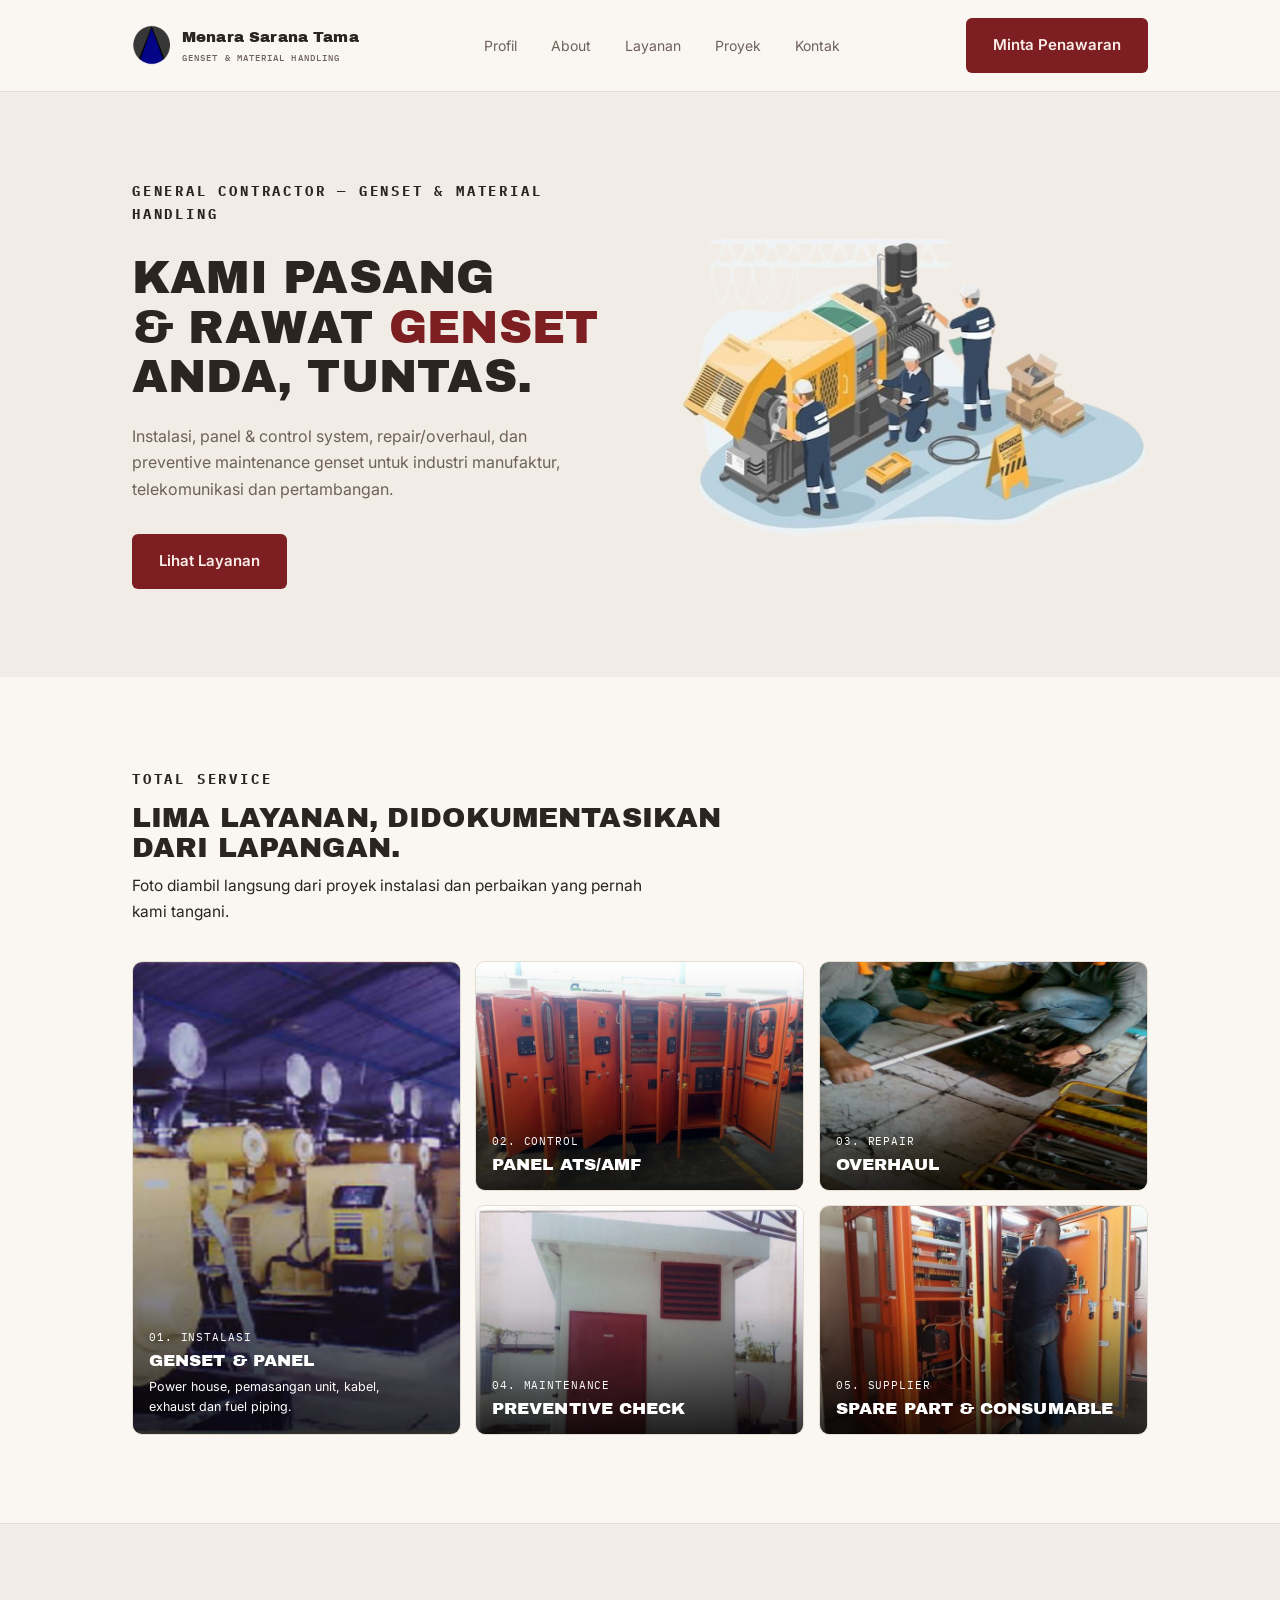
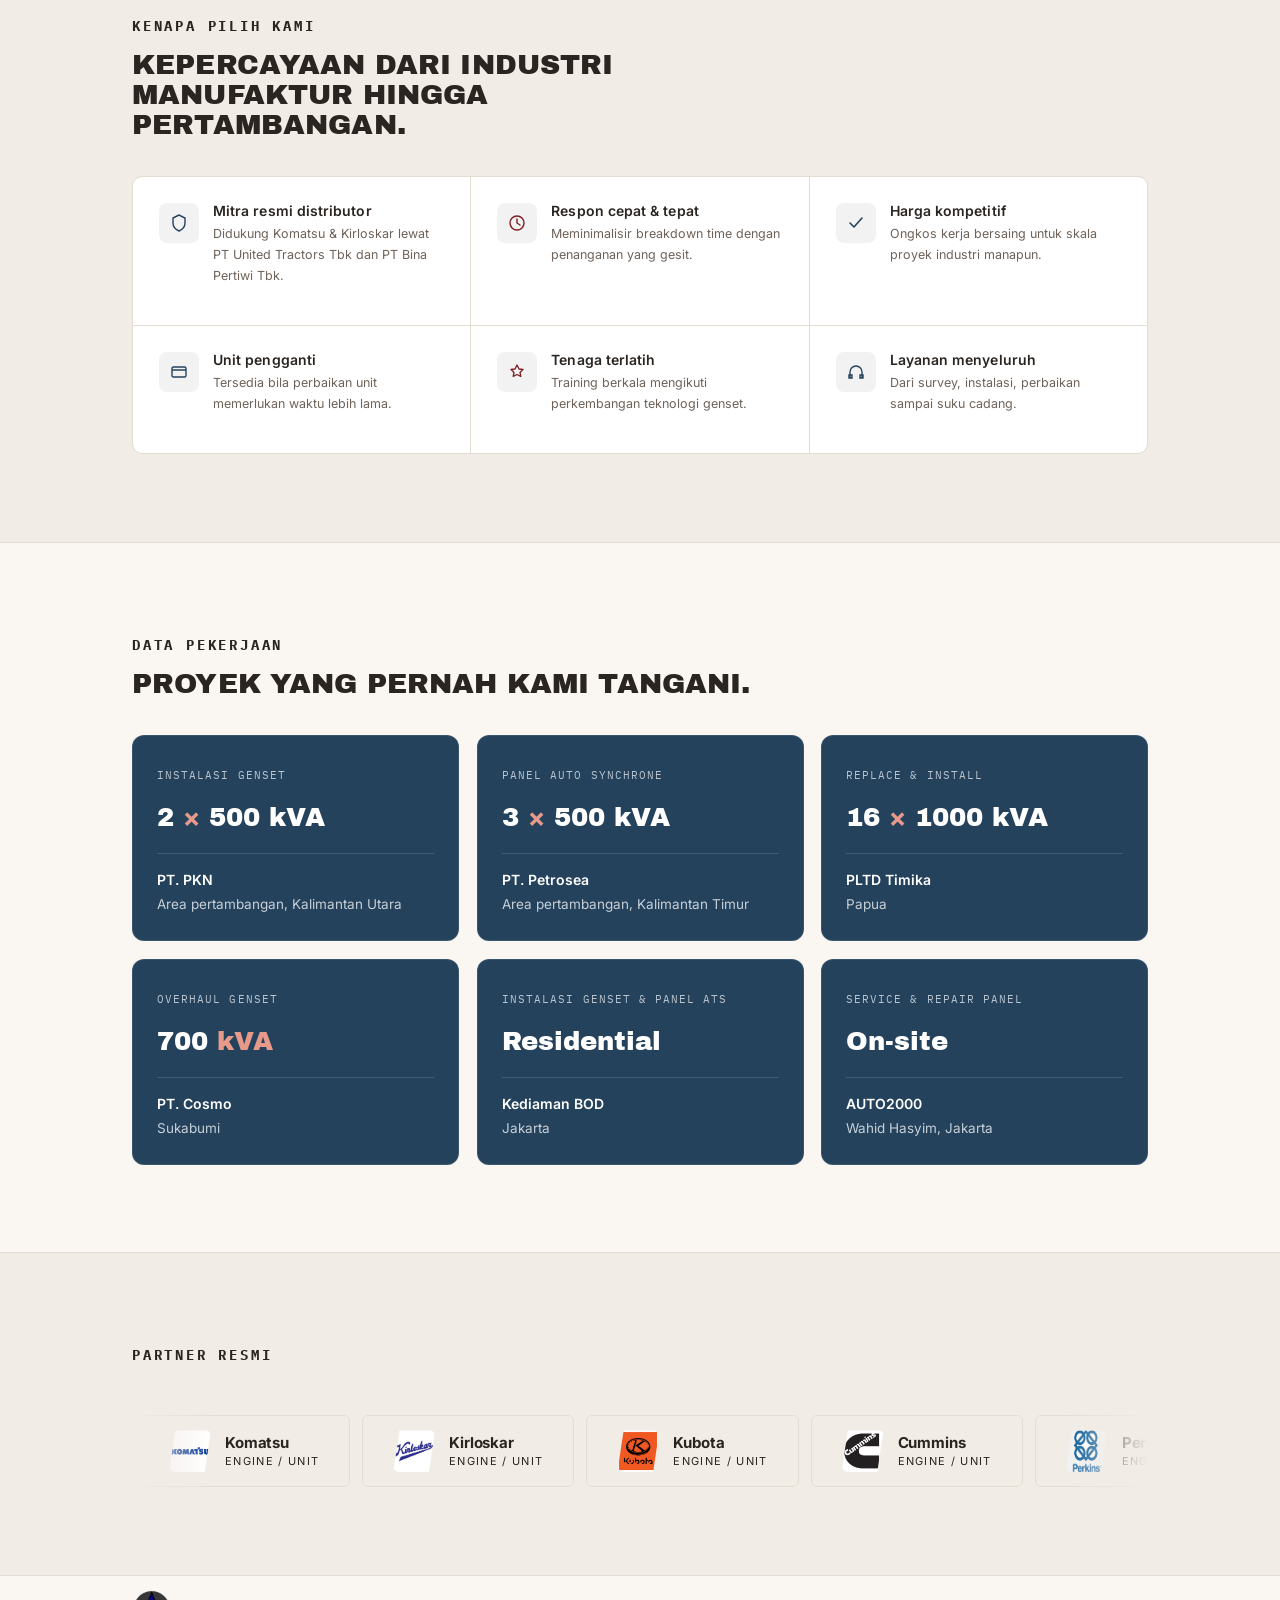
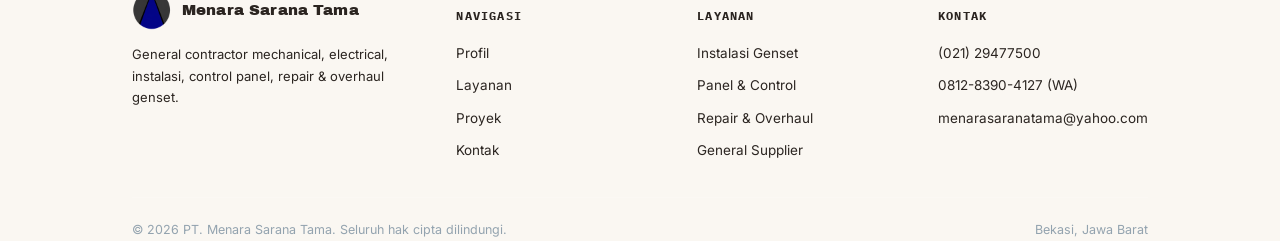
==== commit 9fa963eb: "update terbaru menara tama" ====
--- a/index.html
+++ b/index.html
@@ -1,13 +1,13 @@
 <!DOCTYPE html>
 <html lang="id">
 <head>
-<meta charset="UTF-8">
-<meta name="viewport" content="width=device-width, initial-scale=1.0">
-<title>PT. Menara Sarana Tama — Genset Installation & Repair</title>
-<link rel="preconnect" href="https://fonts.googleapis.com">
-<link rel="preconnect" href="https://fonts.gstatic.com" crossorigin>
-<link href="https://fonts.googleapis.com/css2?family=Archivo+Black&family=Inter:wght@400;500;600;700&family=IBM+Plex+Mono:wght@500;600&display=swap" rel="stylesheet">
-<link rel="stylesheet" href="css/style.css">
+  <meta charset="UTF-8">
+  <meta name="viewport" content="width=device-width, initial-scale=1.0">
+  <title>PT. Menara Sarana Tama — Genset Installation & Repair</title>
+  <link rel="preconnect" href="https://fonts.googleapis.com">
+  <link rel="preconnect" href="https://fonts.gstatic.com" crossorigin>
+  <link href="https://fonts.googleapis.com/css2?family=Archivo+Black&family=Inter:wght@400;500;600;700&family=IBM+Plex+Mono:wght@500;600&display=swap" rel="stylesheet">
+  <link rel="stylesheet" href="css/style.css">
 </head>
 <body>
 
@@ -20,6 +20,7 @@
       </a>
       <div class="nav-links">
         <a href="#profil">Profil</a>
+        <a href="about.html">About</a>
         <a href="#layanan">Layanan</a>
         <a href="#proyek">Proyek</a>
         <a href="kontak.html">Kontak</a>
@@ -38,16 +39,14 @@
         <h1>Kami pasang<br>&amp; rawat <em>genset</em><br>Anda, tuntas.</h1>
         <p>Instalasi, panel &amp; control system, repair/overhaul, dan preventive maintenance genset untuk industri manufaktur, telekomunikasi dan pertambangan.</p>
         <div class="hero-actions">
-          <div class="hero-badge">1000+<br>KVA<br>TERPASANG</div>
           <div style="display:flex;gap:12px;">
             <a class="btn btn-primary" href="#layanan">Lihat Layanan</a>
-            <a class="btn btn-primary" href="https://wa.me/6281283904127?text=Halo%20MST%2C%20saya%20ingin%20menanyakan%20layanan%20genset">Hubungi Kami</a>
+            <!-- <a class="btn btn-primary" href="https://wa.me/6281283904127?text=Halo%20MST%2C%20saya%20ingin%20menanyakan%20layanan%20genset">Hubungi Kami</a> -->
           </div>
         </div>
       </div>
-      <div class="hero-photo tilt-3d">
-        <img src="images/hero.jpg" alt="Instalasi genset PT Menara Sarana Tama" class="parallax-img">
-        <div class="hero-photo-cap mono">POWER HOUSE — DOKUMENTASI PROYEK</div>
+      <div>
+        <img src="images/gambar-hero.png" alt="Instalasi genset PT Menara Sarana Tama" class="parallax-img">
       </div>
     </div>
   </section>
@@ -66,8 +65,8 @@
            data-title="Genset &amp; Panel"
            data-idx="01. INSTALASI"
            data-desc="Pemasangan unit genset lengkap dengan power house, panel distribusi, jalur kabel daya, sistem exhaust, dan fuel piping. Setiap instalasi mengikuti standar keselamatan dan disesuaikan dengan kapasitas beban di lokasi."
-           data-images="images/svc1.jpg,images/svc1-2.jpg,images/svc1-3.jpg">
-        <img src="images/svc1.jpg" alt="Instalasi genset dan panel">
+           data-images="images/power-instalation.png,images/power-instalation1.png,images/genset-instalation.png">
+        <img src="images/power-instalation.png" alt="Instalasi genset dan panel">
         <div class="overlay"></div>
         <div class="content"><span class="idx mono">01. INSTALASI</span><h3>Genset &amp; Panel</h3><p>Power house, pemasangan unit, kabel, exhaust dan fuel piping.</p></div>
       </div>
@@ -76,7 +75,7 @@
            data-title="Panel ATS/AMF"
            data-idx="02. CONTROL"
            data-desc="Perakitan dan pemasangan panel ATS/AMF untuk perpindahan sumber daya otomatis antara PLN dan genset, termasuk wiring control dan pengujian fungsi switching."
-           data-images="images/svc3.jpg,images/svc3-2.jpg">
+           data-images="images/svc3.jpg,images/instalation-panel-3.png">
         <img src="images/svc3.jpg" alt="Panel dan control system">
         <div class="overlay"></div>
         <div class="content"><span class="idx mono">02. CONTROL</span><h3>Panel ATS/AMF</h3></div>
@@ -86,7 +85,7 @@
            data-title="Overhaul"
            data-idx="03. REPAIR"
            data-desc="Perbaikan dan overhaul unit genset yang mengalami kerusakan mesin, mulai dari diagnosa, pembongkaran komponen, penggantian part, hingga pengujian ulang sebelum unit dikembalikan beroperasi."
-           data-images="images/svc2.jpg,images/svc2-2.jpg">
+           data-images="images/svc2.jpg,images/revaul.png,images/revaul-1.png,images/revaul-2.png">
         <img src="images/svc2.jpg" alt="Repair dan overhaul genset">
         <div class="overlay"></div>
         <div class="content"><span class="idx mono">03. REPAIR</span><h3>Overhaul</h3></div>
@@ -96,7 +95,7 @@
            data-title="Preventive Check"
            data-idx="04. MAINTENANCE"
            data-desc="Pengecekan berkala terjadwal untuk menjaga performa genset: penggantian oli dan filter, pengecekan aki, level cairan, hingga uji beban rutin agar unit selalu siap pakai."
-           data-images="images/svc4.jpg,images/svc4-2.jpg">
+           data-images="images/svc4.jpg,images/svc1.jpg">
         <img src="images/svc4.jpg" alt="Preventive maintenance genset">
         <div class="overlay"></div>
         <div class="content"><span class="idx mono">04. MAINTENANCE</span><h3>Preventive Check</h3></div>
@@ -106,7 +105,7 @@
            data-title="Spare Part &amp; Consumable"
            data-idx="05. SUPPLIER"
            data-desc="Penyediaan spare part dan consumable genset dari berbagai merek, termasuk filter, oli, aki, dan komponen kelistrikan, untuk mendukung kebutuhan perawatan maupun perbaikan unit."
-           data-images="images/svc5.jpg,images/svc5-2.jpg">
+           data-images="images/svc5.jpg,images/instalation-panel-2.png,image/picture16.png">
         <img src="images/svc5.jpg" alt="General supplier spare part">
         <div class="overlay"></div>
         <div class="content"><span class="idx mono">05. SUPPLIER</span><h3>Spare Part &amp; Consumable</h3></div>
@@ -128,10 +127,7 @@
     </div>
   </div>
 </div>
- 
-<script>
-  
-</script>
+
   <section class="features" id="profil">
     <div class="wrap">
       <div class="section-head reveal">
@@ -156,12 +152,36 @@
         <h2>Proyek yang pernah kami tangani.</h2>
       </div>
       <div class="project-grid reveal-group">
-        <div class="project-card tilt-3d"><span class="mono-tag">INSTALASI GENSET</span><div class="kva">2 <span>×</span> 500 kVA</div><div class="loc"><b>PT. PKN</b>Area pertambangan, Kalimantan Utara</div></div>
-        <div class="project-card tilt-3d"><span class="mono-tag">PANEL AUTO SYNCHRONE</span><div class="kva">3 <span>×</span> 500 kVA</div><div class="loc"><b>PT. Petrosea</b>Area pertambangan, Kalimantan Timur</div></div>
-        <div class="project-card tilt-3d"><span class="mono-tag">REPLACE &amp; INSTALL</span><div class="kva">16 <span>×</span> 1000 kVA</div><div class="loc"><b>PLTD Timika</b>Papua</div></div>
-        <div class="project-card tilt-3d"><span class="mono-tag">OVERHAUL GENSET</span><div class="kva">700 <span>kVA</span></div><div class="loc"><b>PT. Cosmo</b>Sukabumi</div></div>
-        <div class="project-card tilt-3d"><span class="mono-tag">INSTALASI GENSET &amp; PANEL ATS</span><div class="kva">Residential</div><div class="loc"><b>Kediaman BOD</b>Jakarta</div></div>
-        <div class="project-card tilt-3d"><span class="mono-tag">SERVICE &amp; REPAIR PANEL</span><div class="kva">On-site</div><div class="loc"><b>AUTO2000</b>Wahid Hasyim, Jakarta</div></div>
+        <div class="project-card tilt-3d">
+          <span class="mono-tag">INSTALASI GENSET</span>
+          <div class="kva">2 <span>×</span> 500 kVA</div>
+          <div class="loc"><b>PT. PKN</b>Area pertambangan, Kalimantan Utara</div>
+        </div>
+        <div class="project-card tilt-3d">
+          <span class="mono-tag">PANEL AUTO SYNCHRONE</span>
+          <div class="kva">3 <span>×</span> 500 kVA</div>
+          <div class="loc"><b>PT. Petrosea</b>Area pertambangan, Kalimantan Timur</div>
+        </div>
+        <div class="project-card tilt-3d">
+          <span class="mono-tag">REPLACE &amp; INSTALL</span>
+          <div class="kva">16 <span>×</span> 1000 kVA</div>
+          <div class="loc"><b>PLTD Timika</b>Papua</div>
+        </div>
+        <div class="project-card tilt-3d">
+          <span class="mono-tag">OVERHAUL GENSET</span>
+          <div class="kva">700 <span>kVA</span></div>
+          <div class="loc"><b>PT. Cosmo</b>Sukabumi</div>
+        </div>
+        <div class="project-card tilt-3d">
+          <span class="mono-tag">INSTALASI GENSET &amp; PANEL ATS</span>
+          <div class="kva">Residential</div>
+          <div class="loc"><b>Kediaman BOD</b>Jakarta</div>
+        </div>
+        <div class="project-card tilt-3d">
+          <span class="mono-tag">SERVICE &amp; REPAIR PANEL</span>
+          <div class="kva">On-site</div>
+          <div class="loc"><b>AUTO2000</b>Wahid Hasyim, Jakarta</div>
+        </div>
       </div>
     </div>
   </section>
--- a/css/style.css
+++ b/css/style.css
@@ -306,7 +306,7 @@
   .section-head{ margin-bottom:36px; }
   .tag{
     display:inline-block;
-    font-size:11px;
+    font-size:14px;
     letter-spacing:.2em;
     text-transform:uppercase;
     color:var(--amber);
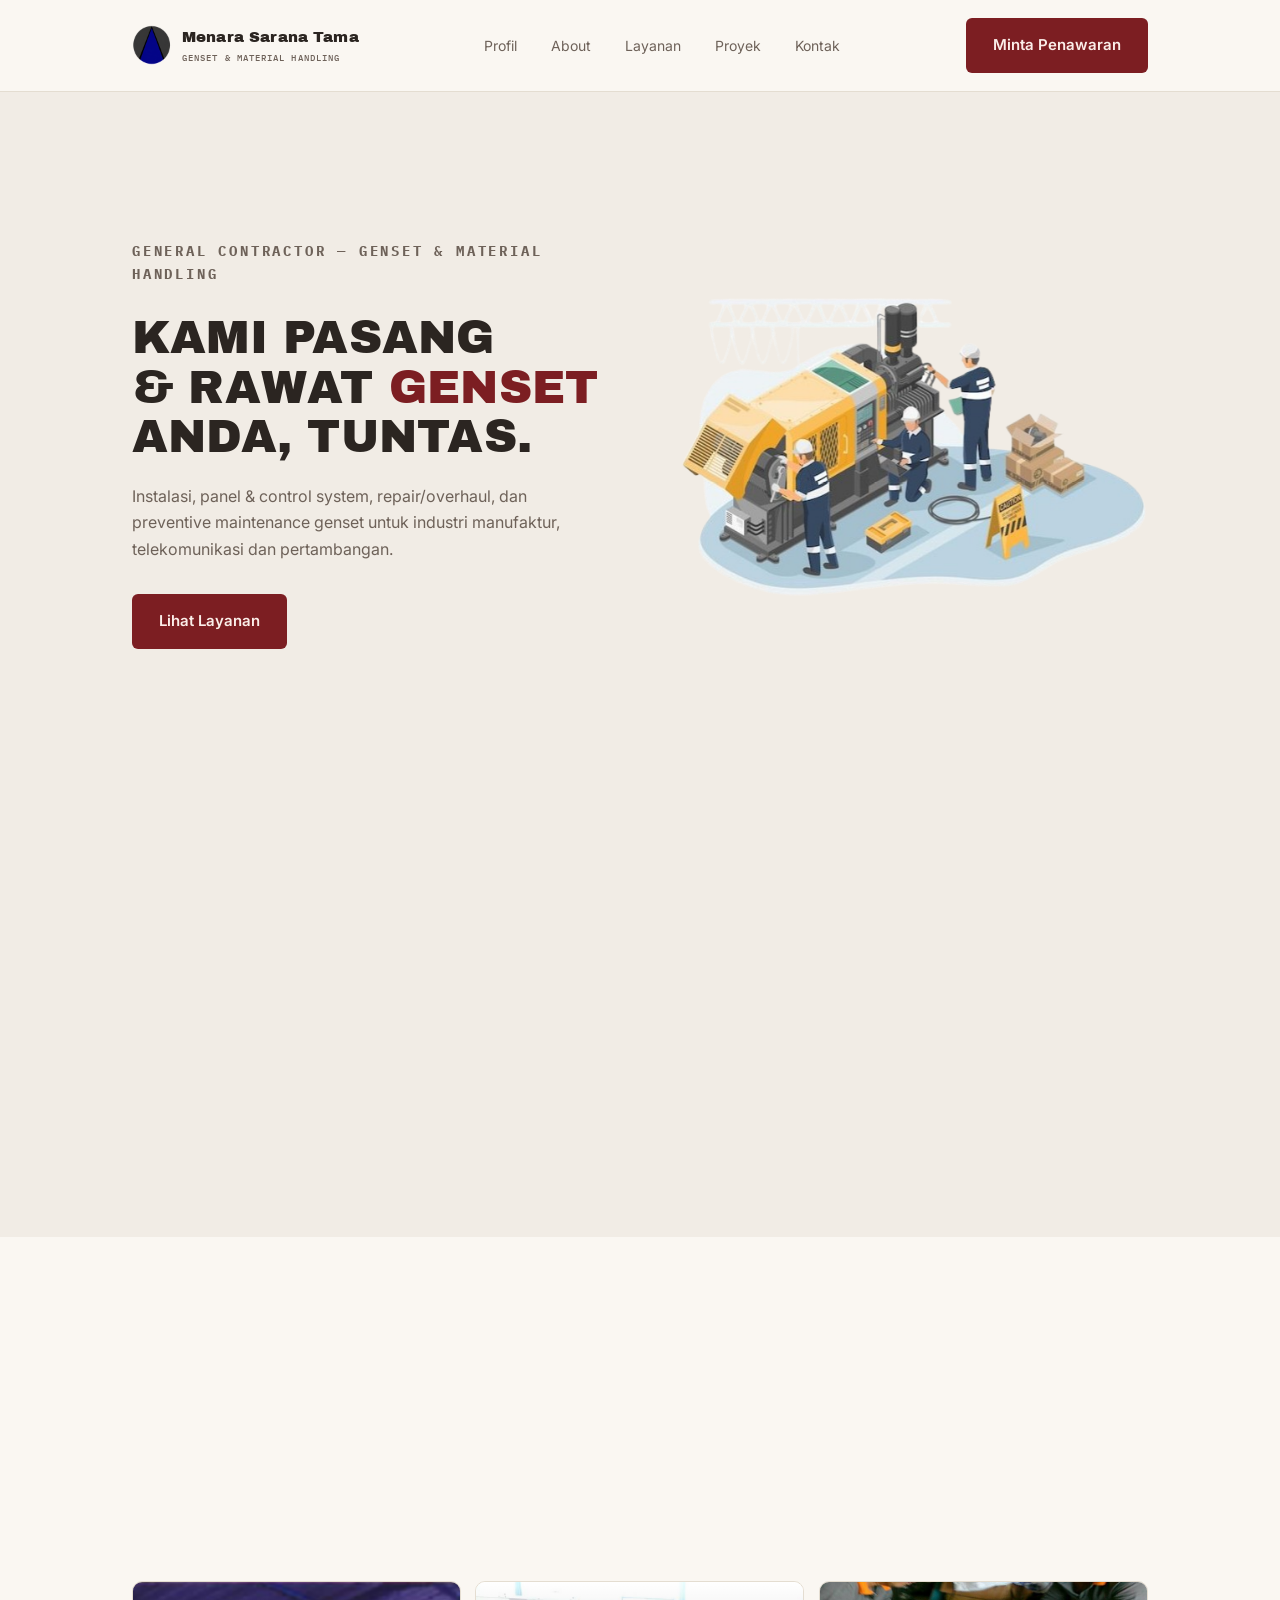
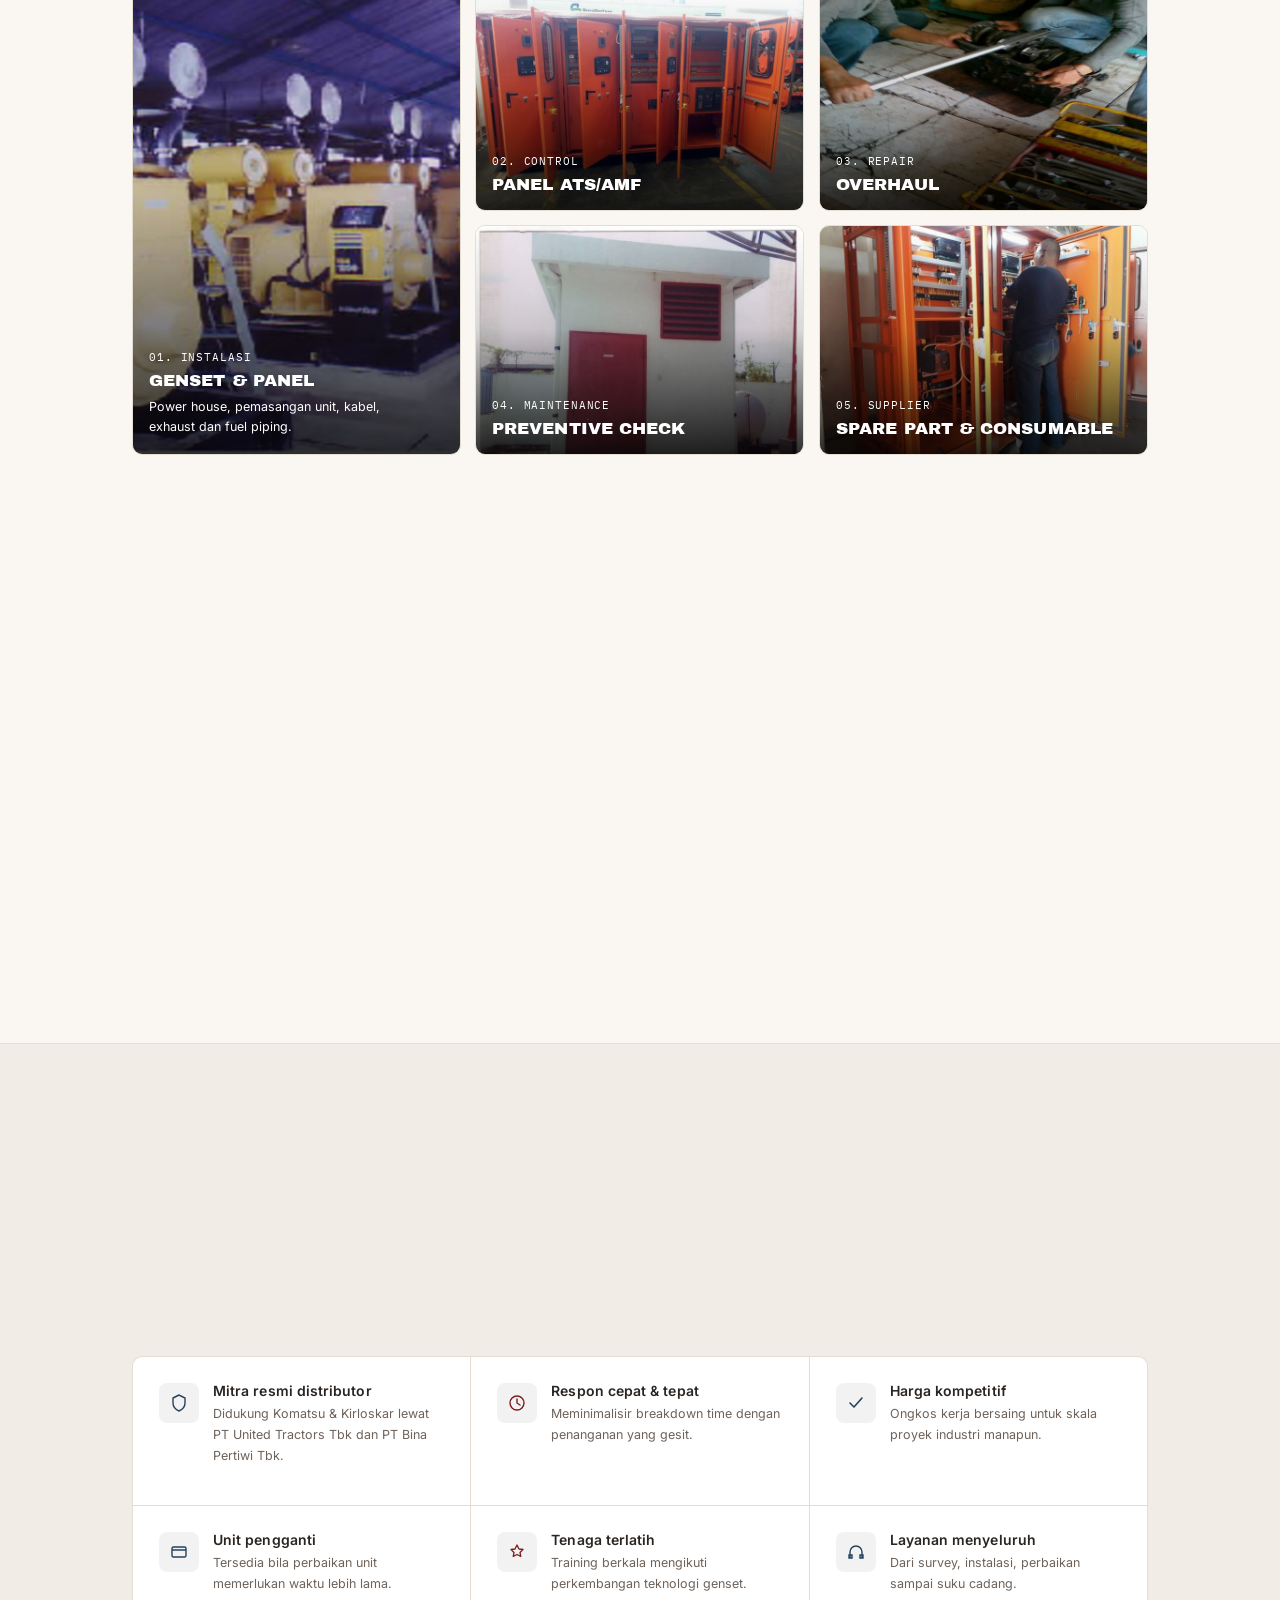
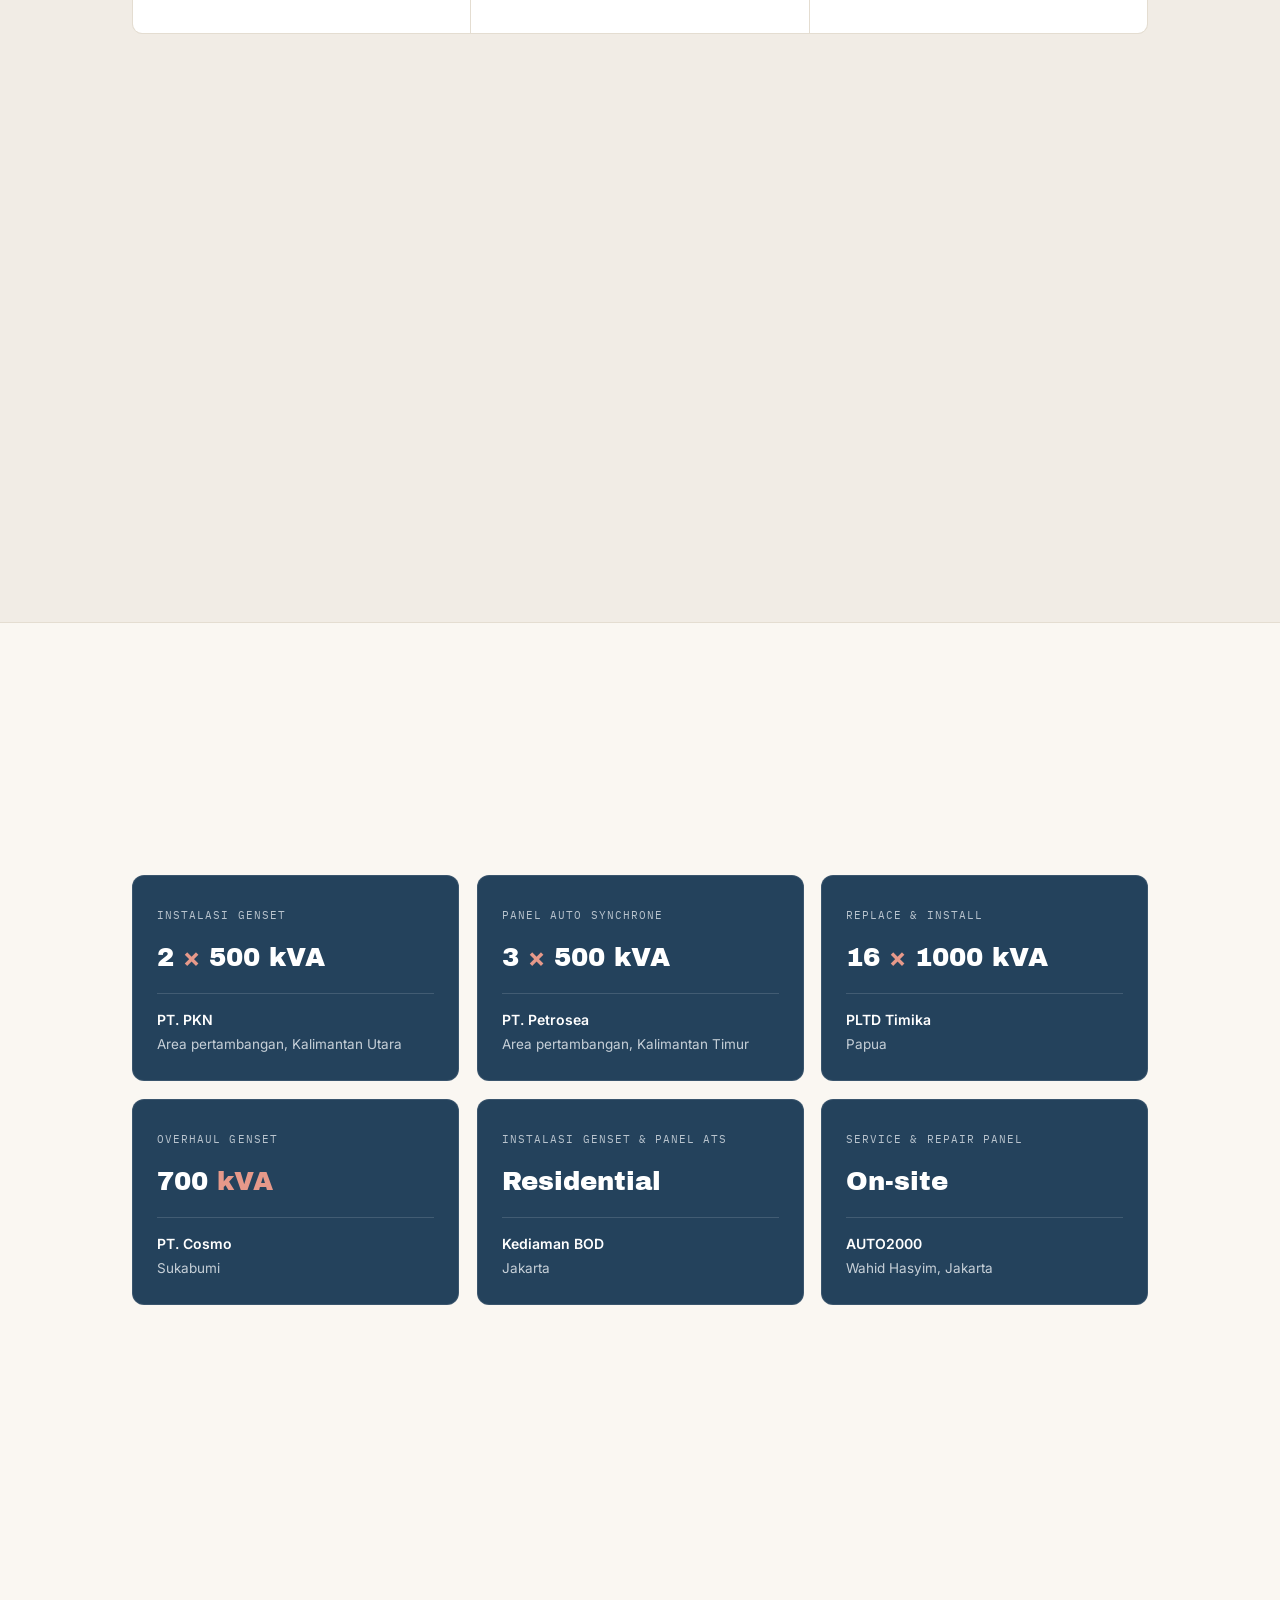
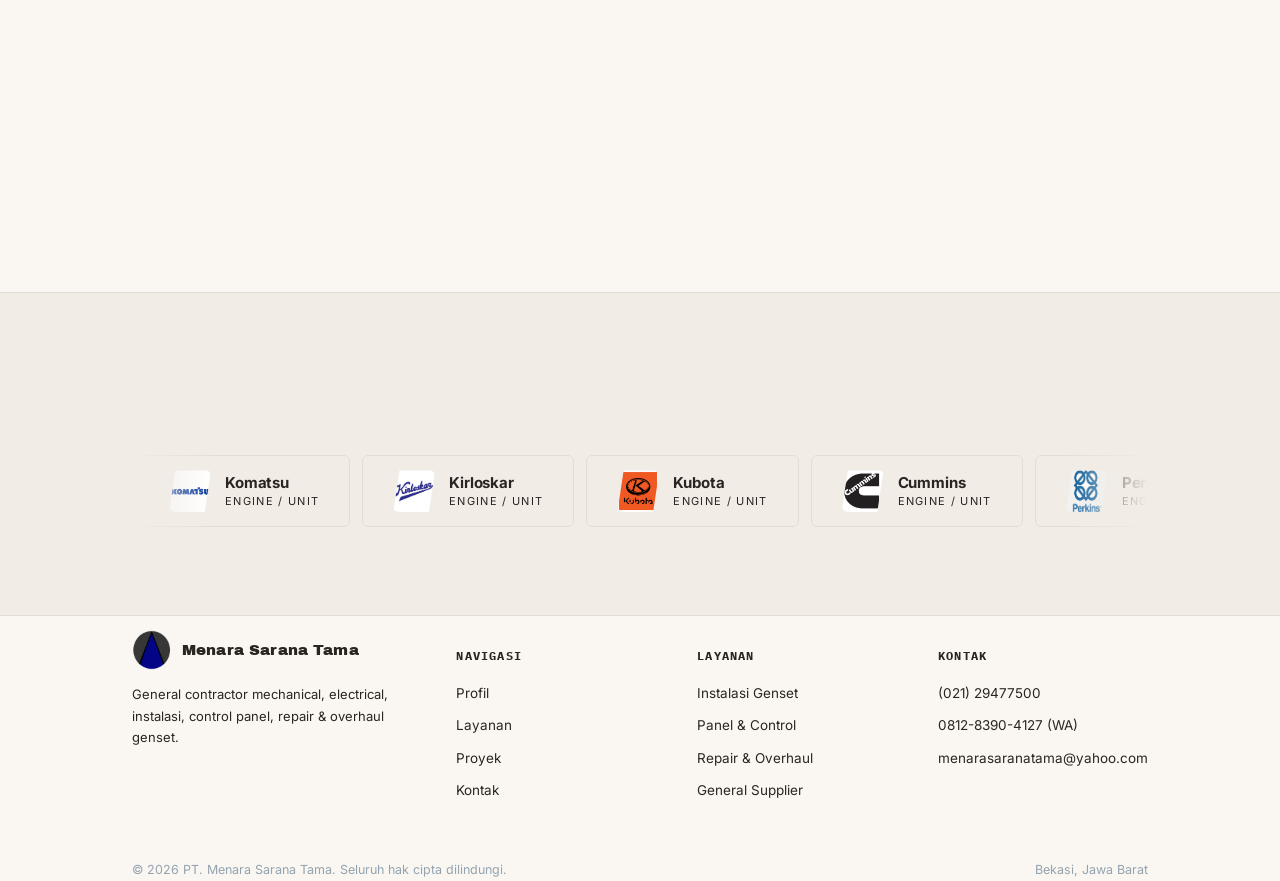
==== commit 15f4784f: "Update responsive menu" ====
--- a/index.html
+++ b/index.html
@@ -11,23 +11,35 @@
 </head>
 <body>
 
-<header>
+<header id="siteHeader">
   <div class="wrap">
     <nav>
       <a class="logo" href="#top" aria-label="PT Menara Sarana Tama, beranda">
         <img class="logo-mark-img" src="images/logo-icon.png" alt="Logo PT Menara Sarana Tama">
         <span class="logo-text">Menara Sarana Tama<span>Genset &amp; Material Handling</span></span>
       </a>
-      <div class="nav-links">
+ 
+      <div class="nav-links" id="navLinks">
+        <button class="nav-close" id="navClose" aria-label="Tutup menu">
+          <span></span>
+        </button>
         <a href="#profil">Profil</a>
         <a href="about.html">About</a>
         <a href="#layanan">Layanan</a>
         <a href="#proyek">Proyek</a>
         <a href="kontak.html">Kontak</a>
-      </div>
+        <a class="btn btn-primary btn-mobile-only" href="https://wa.me/6281283904127?text=Halo%20MST%2C%20saya%20ingin%20menanyakan%20layanan%20genset">Minta Penawaran</a>
+      </div>
+ 
       <a class="btn btn-primary" href="https://wa.me/6281283904127?text=Halo%20MST%2C%20saya%20ingin%20menanyakan%20layanan%20genset">Minta Penawaran</a>
+ 
+      <button class="nav-toggle" id="navToggle" aria-label="Buka menu" aria-expanded="false">
+        <span></span>
+      </button>
     </nav>
   </div>
+ 
+  <div class="nav-backdrop" id="navBackdrop"></div>
 </header>
 
 <main id="top">
@@ -271,6 +283,37 @@
   </div>
 </footer>
 
+<script>
+document.addEventListener('DOMContentLoaded', function(){
+  const header = document.getElementById('siteHeader');
+  const toggle = document.getElementById('navToggle');
+  const backdrop = document.getElementById('navBackdrop');
+  const navClose = document.getElementById('navClose');
+  const links = document.querySelectorAll('#navLinks a');
+ 
+  if(!header || !toggle || !backdrop){
+    console.error('Menu error: cek apakah id="siteHeader", id="navToggle", id="navBackdrop" sudah ada di HTML.');
+    return;
+  }
+ 
+  function closeMenu(){
+    header.classList.remove('open');
+    toggle.setAttribute('aria-expanded', 'false');
+    toggle.setAttribute('aria-label', 'Buka menu');
+  }
+  function toggleMenu(){
+    const isOpen = header.classList.toggle('open');
+    toggle.setAttribute('aria-expanded', String(isOpen));
+    toggle.setAttribute('aria-label', isOpen ? 'Tutup menu' : 'Buka menu');
+  }
+ 
+  toggle.addEventListener('click', toggleMenu);
+  if(navClose) navClose.addEventListener('click', closeMenu);
+  backdrop.addEventListener('click', closeMenu);
+  links.forEach(a => a.addEventListener('click', closeMenu));
+  window.addEventListener('resize', () => { if (window.innerWidth > 840) closeMenu(); });
+});
+</script>
 <script src="js/script.js" defer></script>
 </body>
 </html>
--- a/css/style.css
+++ b/css/style.css
@@ -28,17 +28,138 @@
   .btn-primary:hover{background:var(--maroon-dark);}
   .btn-ghost{background:transparent;color:var(--ink);border-color:var(--line);}
   .btn-ghost:hover{border-color:var(--navy);color:var(--navy);}
-
+ 
   header{position:sticky;top:0;z-index:50;background:rgba(250,247,242,0.92);backdrop-filter:blur(6px);border-bottom:1px solid var(--line);}
-  nav{display:flex;align-items:center;justify-content:space-between;padding:18px 0;}
-  .logo{display:flex;align-items:center;gap:10px;}
+  nav{display:flex;align-items:center;justify-content:space-between;gap:16px;padding:18px 0;}
+  .logo{display:flex;align-items:center;gap:10px;min-width:0;}
   .logo-mark{width:36px;height:36px;background:var(--navy);border-radius:4px;display:flex;align-items:center;justify-content:center;font-family:'Archivo Black',sans-serif;font-size:13px;color:#fff;}
   .logo-mark-img{width:40px;height:40px;object-fit:contain;flex:none;}
-  .logo-text{font-family:'Archivo Black',sans-serif;font-size:15px;letter-spacing:0.01em;color:var(--ink);}
-  .logo-text span{display:block;font-family:'IBM Plex Mono',monospace;font-size:9px;letter-spacing:0.12em;color:var(--ink-soft);text-transform:uppercase;font-weight:500;margin-top:2px;}
-  .nav-links{display:flex;gap:34px;font-size:14px;color:var(--ink-soft);}
+  .logo-text{font-family:'Archivo Black',sans-serif;font-size:15px;letter-spacing:0.01em;color:var(--ink);white-space:nowrap;overflow:hidden;text-overflow:ellipsis;}
+  .logo-text span{display:block;font-family:'IBM Plex Mono',monospace;font-size:9px;letter-spacing:0.12em;color:var(--ink-soft);text-transform:uppercase;font-weight:500;margin-top:2px;white-space:normal;}
+  .nav-links{display:flex;align-items:center;gap:34px;font-size:14px;color:var(--ink-soft);}
   .nav-links a:hover{color:var(--maroon);}
-
+ 
+  /* ====== TAMBAHAN: hamburger + drawer mobile ====== */
+  .nav-toggle{
+    display:none;
+    width:38px;height:38px;
+    border:1px solid var(--line);
+    border-radius:6px;
+    background:transparent;
+    cursor:pointer;
+    padding:0;
+    align-items:center;justify-content:center;
+    flex:none;
+  }
+  .nav-toggle{ position:relative; }
+  .nav-toggle span,
+  .nav-toggle::before,
+  .nav-toggle::after{
+    content:"";
+    position:absolute;
+    left:10px;
+    width:18px;height:2px;
+    border-radius:2px;
+    background:var(--ink);
+    transition:transform .25s ease, opacity .2s ease, top .25s ease;
+  }
+  .nav-toggle::before{ top:13px; }
+  .nav-toggle span{ top:18px; }
+  .nav-toggle::after{ top:23px; }
+ 
+  /* jadi ikon close (X) saat drawer aktif */
+  header.open .nav-toggle::before{ top:18px; transform:rotate(45deg); background:var(--maroon); }
+  header.open .nav-toggle::after{ top:18px; transform:rotate(-45deg); background:var(--maroon); }
+  header.open .nav-toggle span{ opacity:0; }
+ 
+  .nav-links .btn-mobile-only{ display:none; }
+  .nav-close{ display:none; }
+ 
+  @media (max-width:840px){
+    .nav-toggle{ display:flex; }
+ 
+    /* tombol CTA di navbar disembunyikan, dipindah ke dalam drawer */
+    nav > .btn-primary{ display:none; }
+ 
+    .nav-links{
+      position:fixed;
+      top:0;right:0;
+      height:100vh;
+      width:min(80vw, 320px);
+      background:var(--cream);
+      flex-direction:column;
+      align-items:stretch;
+      gap:0;
+      padding:90px 28px 32px;
+      border-left:1px solid var(--line);
+      transform:translateX(100%);
+      transition:transform .3s ease;
+      z-index:49;
+      overflow-y:auto;
+    }
+    header.open .nav-links{ transform:translateX(0); }
+ 
+    .nav-links a{
+      display:block;
+      padding:16px 0;
+      font-size:16px;
+      border-bottom:1px solid var(--line);
+    }
+ 
+    .nav-close{
+      display:flex;
+      align-items:center;justify-content:center;
+      position:relative;
+      width:34px;height:34px;
+      margin:0 0 20px auto;
+      border:1px solid var(--line);
+      border-radius:50%;
+      background:transparent;
+      cursor:pointer;
+      padding:0;
+      flex:none;
+    }
+    .nav-close span,
+    .nav-close::before,
+    .nav-close::after{
+      content:"";
+      position:absolute;
+      width:14px;height:2px;
+      border-radius:2px;
+      background:var(--ink);
+    }
+    .nav-close::before{ transform:rotate(45deg); }
+    .nav-close::after{ transform:rotate(-45deg); }
+    .nav-close span{ display:none; }
+    .nav-close:hover::before,
+    .nav-close:hover::after{ background:var(--maroon); }
+ 
+    .nav-links .btn-mobile-only{
+      display:inline-flex;
+      justify-content:center;
+      margin-top:20px;
+      border-bottom:none;
+    }
+ 
+    .nav-backdrop{
+      position:fixed;inset:0;
+      background:rgba(0,0,0,.35);
+      z-index:48;
+      opacity:0;pointer-events:none;
+      transition:opacity .25s ease;
+    }
+    header.open .nav-backdrop{ opacity:1;pointer-events:auto; }
+  }
+ 
+  @media (max-width:480px){
+    .logo-text{ font-size:13px; max-width:150px; }
+    .logo-text span{ font-size:8px; }
+  }
+ 
+  /* konten dummy biar sticky-nya kelihatan saat discroll */
+  main .wrap{ padding-top:60px; padding-bottom:500px; color:var(--ink-soft); }
+
+  /* / * ====== HERO SECTION ====== */ 
   .hero{background:var(--panel);position:relative;padding:88px 0;overflow:hidden;}
   .hero .wrap{display:grid;grid-template-columns:1fr 0.95fr;gap:48px;align-items:center;}
   .hero h1{font-size:46px;margin-top:16px;color:var(--ink);}
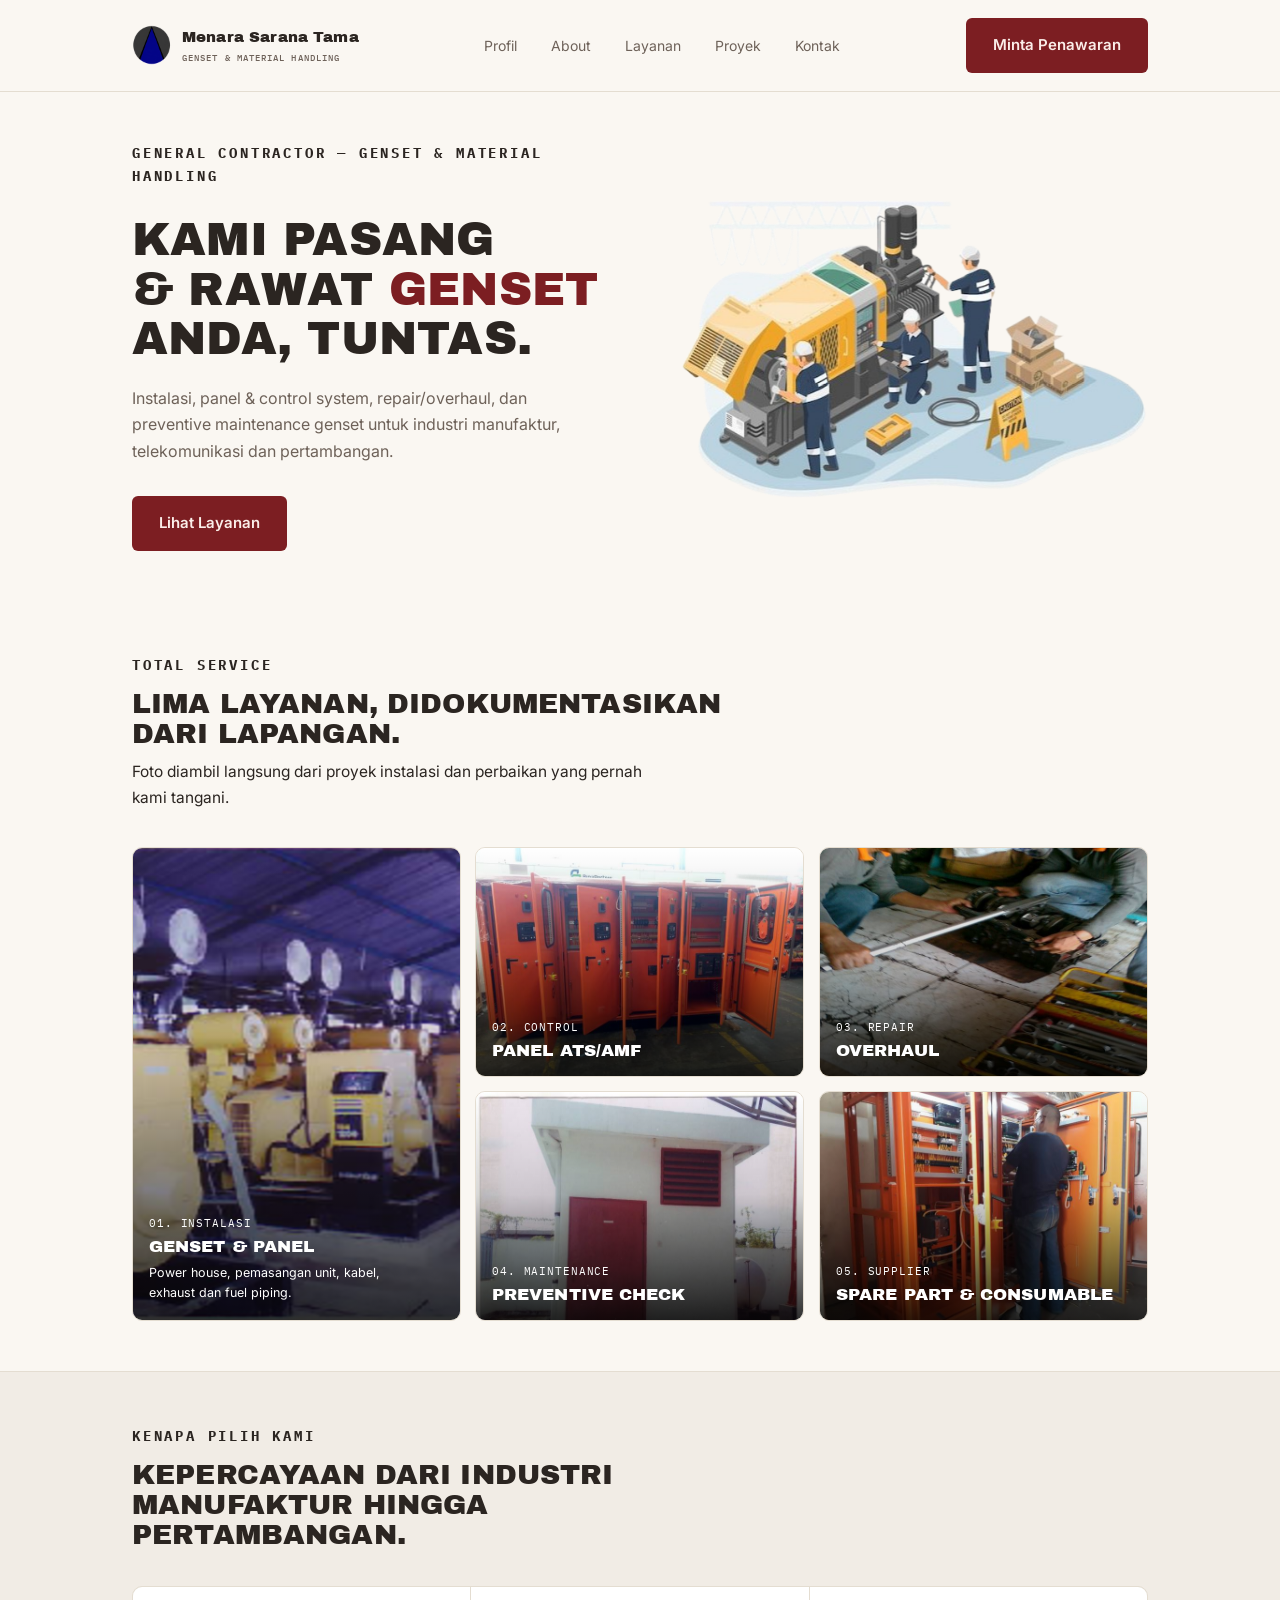
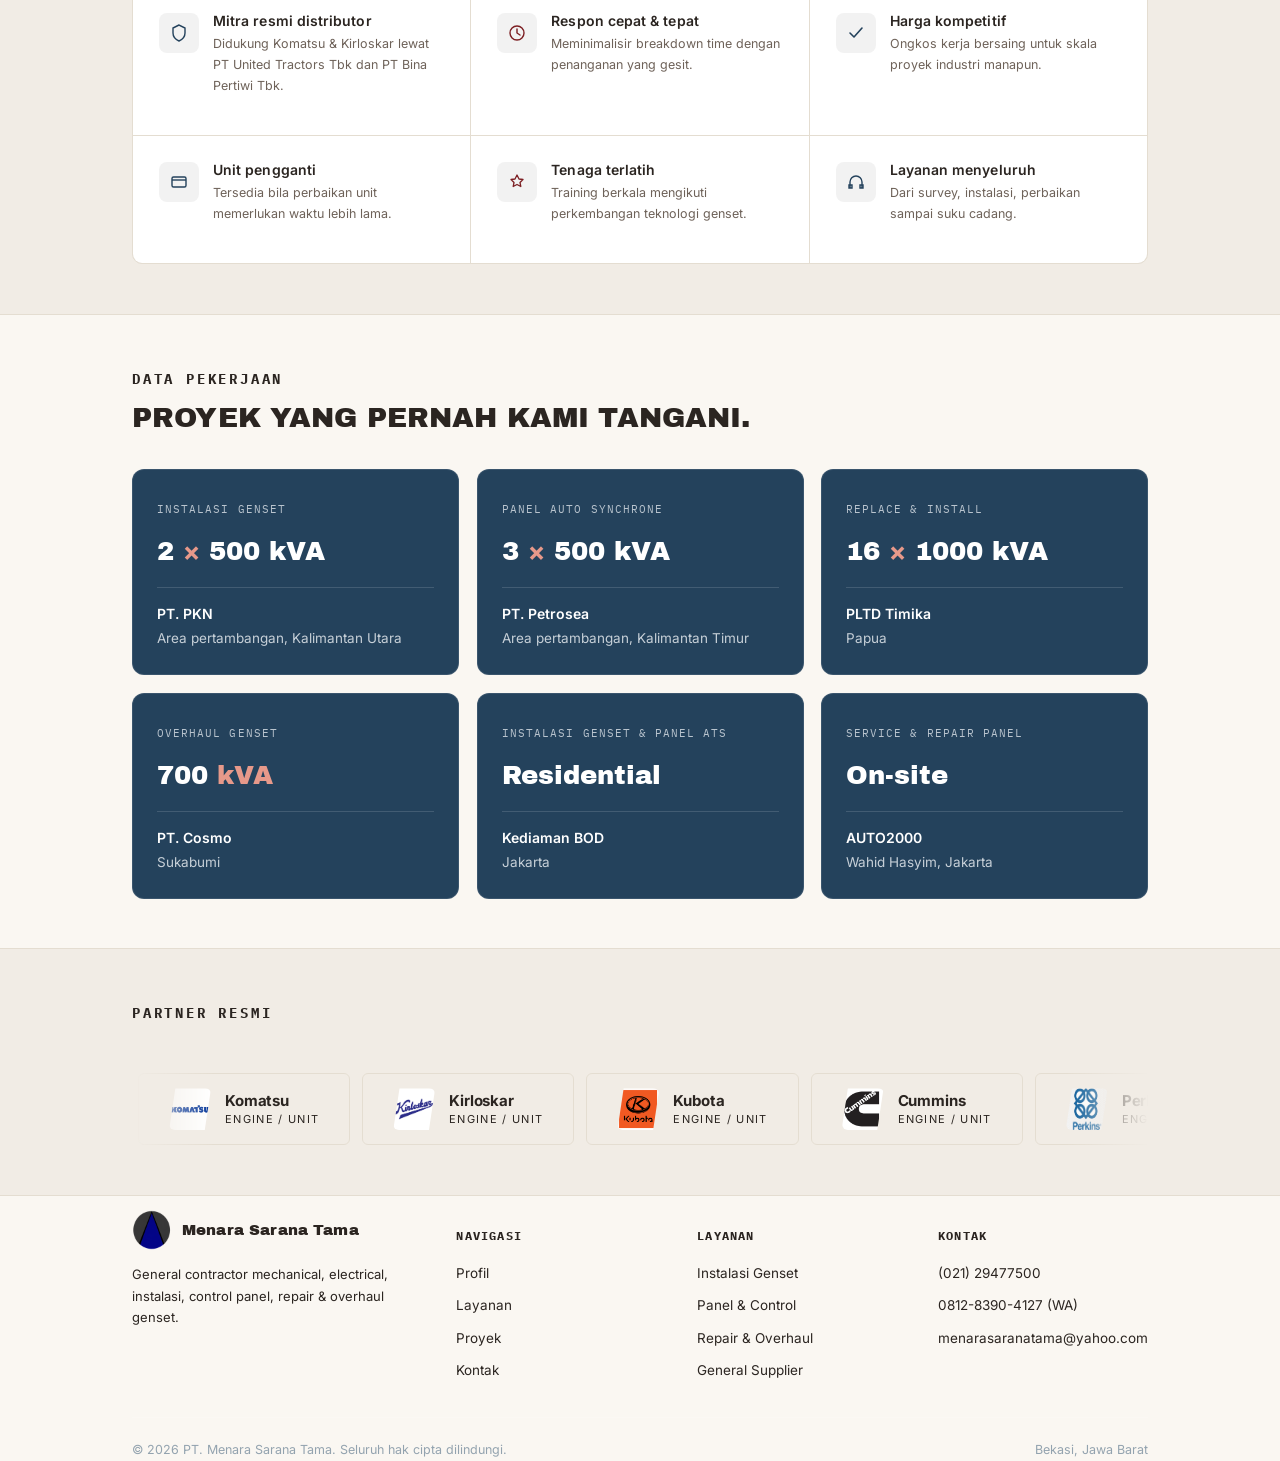
==== commit 28c4d93e: "responsive update" ====
--- a/index.html
+++ b/index.html
@@ -117,7 +117,7 @@
            data-title="Spare Part &amp; Consumable"
            data-idx="05. SUPPLIER"
            data-desc="Penyediaan spare part dan consumable genset dari berbagai merek, termasuk filter, oli, aki, dan komponen kelistrikan, untuk mendukung kebutuhan perawatan maupun perbaikan unit."
-           data-images="images/svc5.jpg,images/instalation-panel-2.png,image/picture16.png">
+           data-images="images/svc5.jpg,images/instalation-panel-2.png,images/picture16.png">
         <img src="images/svc5.jpg" alt="General supplier spare part">
         <div class="overlay"></div>
         <div class="content"><span class="idx mono">05. SUPPLIER</span><h3>Spare Part &amp; Consumable</h3></div>
@@ -243,9 +243,9 @@
               </div>
             </div>
             <div class="card">
-              <img class="logo-badge" src="images/weichai.png" alt="Wechai">
-              <div class="card-text">
-                  <span class="brand-name">Wechai</span>
+              <img class="logo-badge" src="images/weichai.png" alt="Weichai">
+              <div class="card-text">
+                  <span class="brand-name">Weichai</span>
                   <span class="brand-role">Engine Series</span>
               </div>
             </div>
@@ -283,37 +283,6 @@
   </div>
 </footer>
 
-<script>
-document.addEventListener('DOMContentLoaded', function(){
-  const header = document.getElementById('siteHeader');
-  const toggle = document.getElementById('navToggle');
-  const backdrop = document.getElementById('navBackdrop');
-  const navClose = document.getElementById('navClose');
-  const links = document.querySelectorAll('#navLinks a');
- 
-  if(!header || !toggle || !backdrop){
-    console.error('Menu error: cek apakah id="siteHeader", id="navToggle", id="navBackdrop" sudah ada di HTML.');
-    return;
-  }
- 
-  function closeMenu(){
-    header.classList.remove('open');
-    toggle.setAttribute('aria-expanded', 'false');
-    toggle.setAttribute('aria-label', 'Buka menu');
-  }
-  function toggleMenu(){
-    const isOpen = header.classList.toggle('open');
-    toggle.setAttribute('aria-expanded', String(isOpen));
-    toggle.setAttribute('aria-label', isOpen ? 'Tutup menu' : 'Buka menu');
-  }
- 
-  toggle.addEventListener('click', toggleMenu);
-  if(navClose) navClose.addEventListener('click', closeMenu);
-  backdrop.addEventListener('click', closeMenu);
-  links.forEach(a => a.addEventListener('click', closeMenu));
-  window.addEventListener('resize', () => { if (window.innerWidth > 840) closeMenu(); });
-});
-</script>
 <script src="js/script.js" defer></script>
 </body>
 </html>
--- a/css/style.css
+++ b/css/style.css
@@ -1,5 +1,4 @@
-
-  :root{
+:root{
     --cream:#FAF7F2;
     --panel:#F1ECE5;
     --panel-2:#FFFFFF;
@@ -28,17 +27,17 @@
   .btn-primary:hover{background:var(--maroon-dark);}
   .btn-ghost{background:transparent;color:var(--ink);border-color:var(--line);}
   .btn-ghost:hover{border-color:var(--navy);color:var(--navy);}
- 
+
   header{position:sticky;top:0;z-index:50;background:rgba(250,247,242,0.92);backdrop-filter:blur(6px);border-bottom:1px solid var(--line);}
-  nav{display:flex;align-items:center;justify-content:space-between;gap:16px;padding:18px 0;}
-  .logo{display:flex;align-items:center;gap:10px;min-width:0;}
+  nav{display:flex;align-items:center;justify-content:space-between;padding:18px 0;}
+  .logo{display:flex;align-items:center;gap:10px;}
   .logo-mark{width:36px;height:36px;background:var(--navy);border-radius:4px;display:flex;align-items:center;justify-content:center;font-family:'Archivo Black',sans-serif;font-size:13px;color:#fff;}
   .logo-mark-img{width:40px;height:40px;object-fit:contain;flex:none;}
-  .logo-text{font-family:'Archivo Black',sans-serif;font-size:15px;letter-spacing:0.01em;color:var(--ink);white-space:nowrap;overflow:hidden;text-overflow:ellipsis;}
-  .logo-text span{display:block;font-family:'IBM Plex Mono',monospace;font-size:9px;letter-spacing:0.12em;color:var(--ink-soft);text-transform:uppercase;font-weight:500;margin-top:2px;white-space:normal;}
-  .nav-links{display:flex;align-items:center;gap:34px;font-size:14px;color:var(--ink-soft);}
+  .logo-text{font-family:'Archivo Black',sans-serif;font-size:15px;letter-spacing:0.01em;color:var(--ink);}
+  .logo-text span{display:block;font-family:'IBM Plex Mono',monospace;font-size:9px;letter-spacing:0.12em;color:var(--ink-soft);text-transform:uppercase;font-weight:500;margin-top:2px;}
+  .nav-links{display:flex;gap:34px;font-size:14px;color:var(--ink-soft);}
   .nav-links a:hover{color:var(--maroon);}
- 
+
   /* ====== TAMBAHAN: hamburger + drawer mobile ====== */
   .nav-toggle{
     display:none;
@@ -157,10 +156,10 @@
   }
  
   /* konten dummy biar sticky-nya kelihatan saat discroll */
-  main .wrap{ padding-top:60px; padding-bottom:500px; color:var(--ink-soft); }
-
-  /* / * ====== HERO SECTION ====== */ 
-  .hero{background:var(--panel);position:relative;padding:88px 0;overflow:hidden;}
+  /* main .wrap{ padding-top:60px; padding-bottom:500px; color:var(--ink-soft); } */
+
+  / * ====== HERO SECTION ====== */
+  .hero{background:var(--panel);position:relative;padding:50px 0;overflow:hidden;}
   .hero .wrap{display:grid;grid-template-columns:1fr 0.95fr;gap:48px;align-items:center;}
   .hero h1{font-size:46px;margin-top:16px;color:var(--ink);}
   .hero h1 em{font-style:normal;color:var(--maroon);}
@@ -187,7 +186,7 @@
 
   .partners{
     position:relative;
-    padding:88px 0;
+    padding:50px 0;
     background:var(--panel);
     border-top:1px solid var(--line);
     border-bottom:1px solid var(--line);
@@ -284,7 +283,7 @@
 
 /* END SECTION PARTNERS */
 
-  section{padding:88px 0;}
+  section{padding:50px 0;}
   .section-head{max-width:620px;margin-bottom:44px;}
   .section-head h2{font-size:30px;margin-top:10px;color:var(--ink);}
   .section-head p{color:var(--ink-soft);margin-top:14px;font-size:15.5px;}
@@ -547,4 +546,4 @@
     .modal-hero{ height:220px; }
   }
 
-  /* END Layanan section */
+  /* END Layanan section */ 
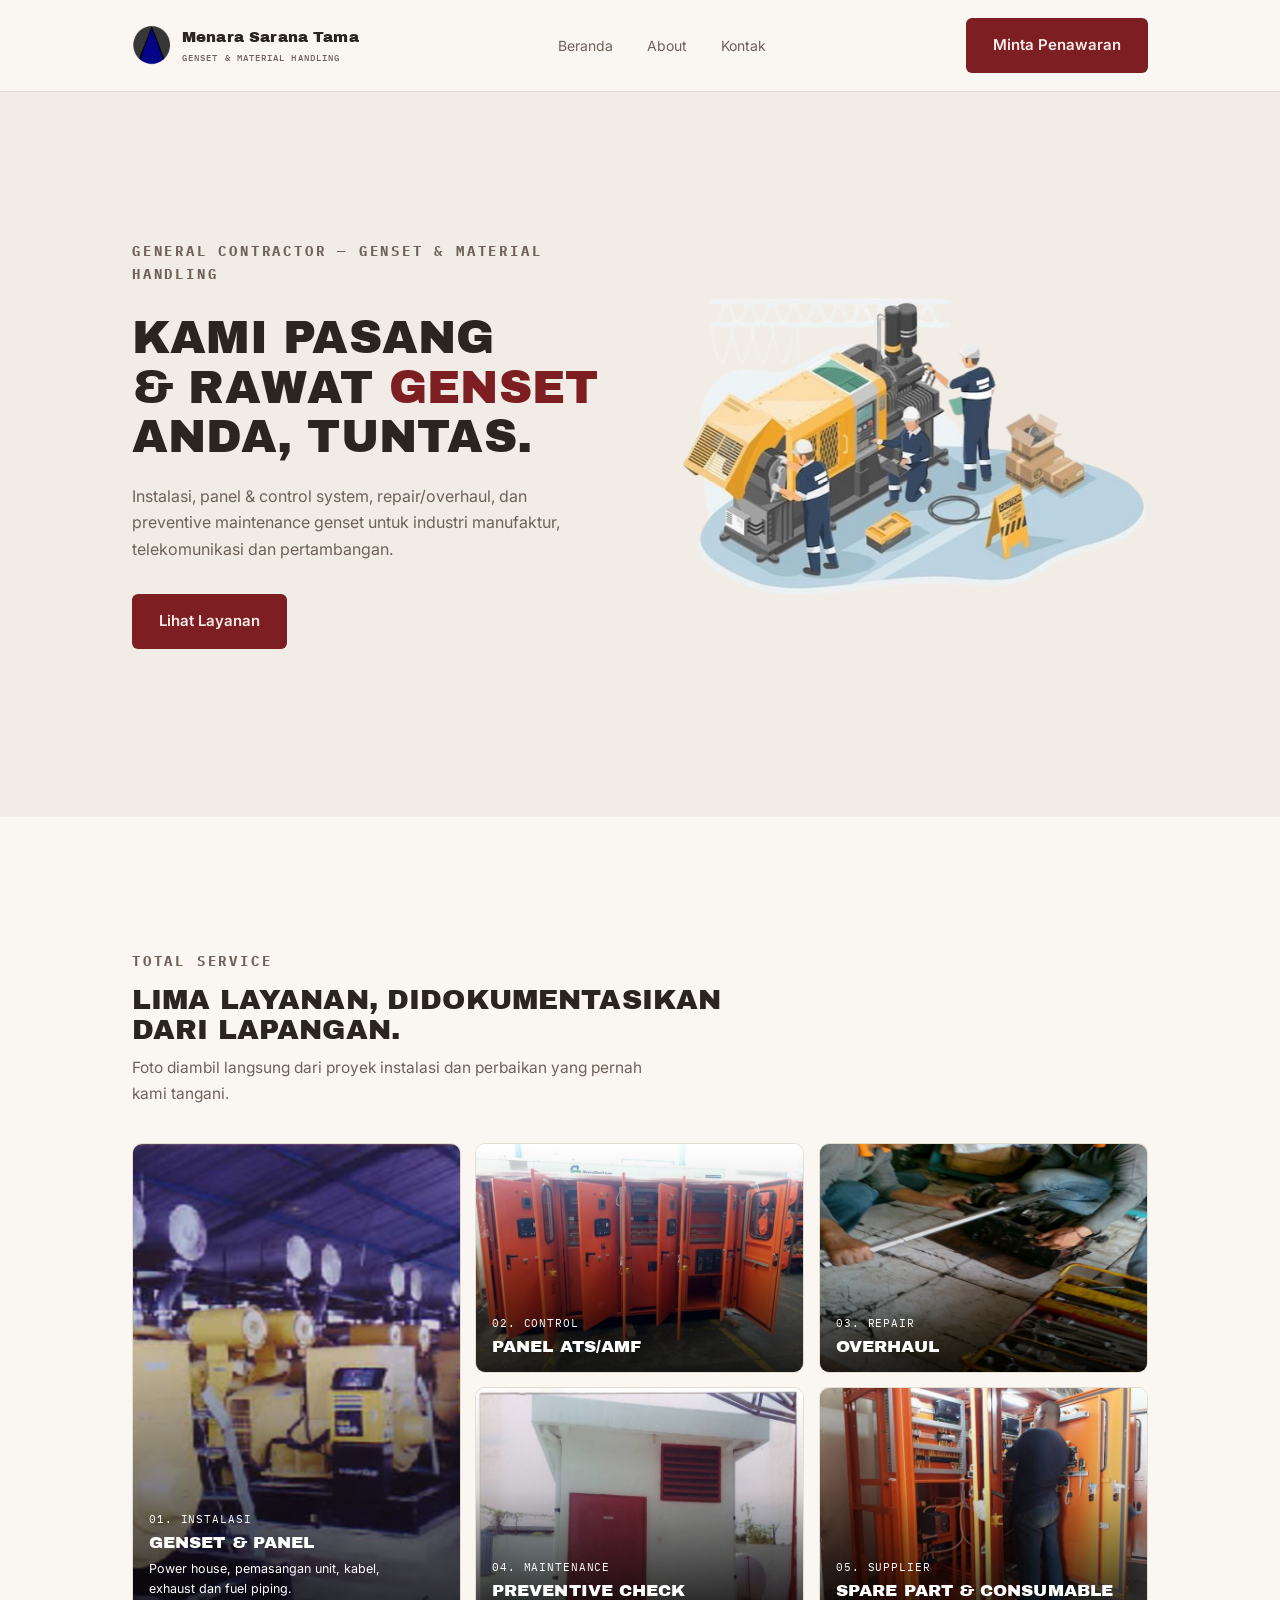
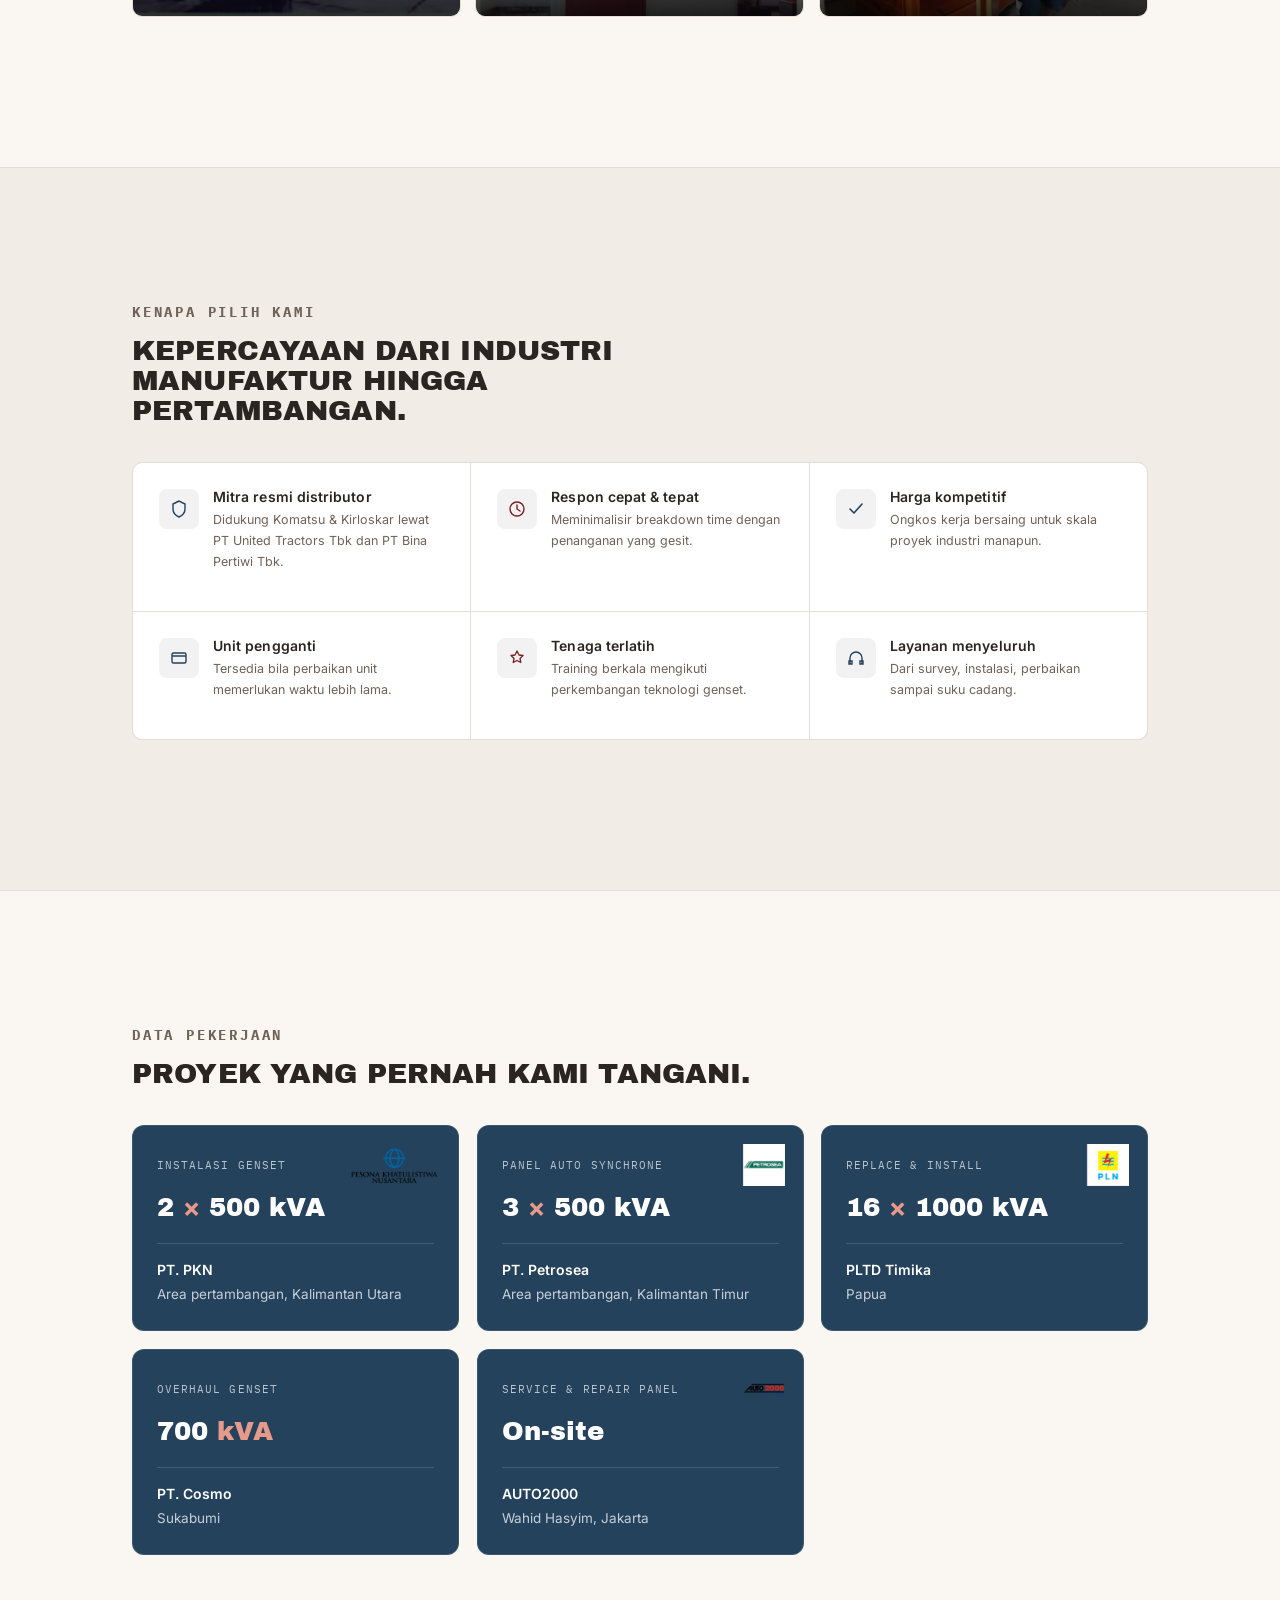
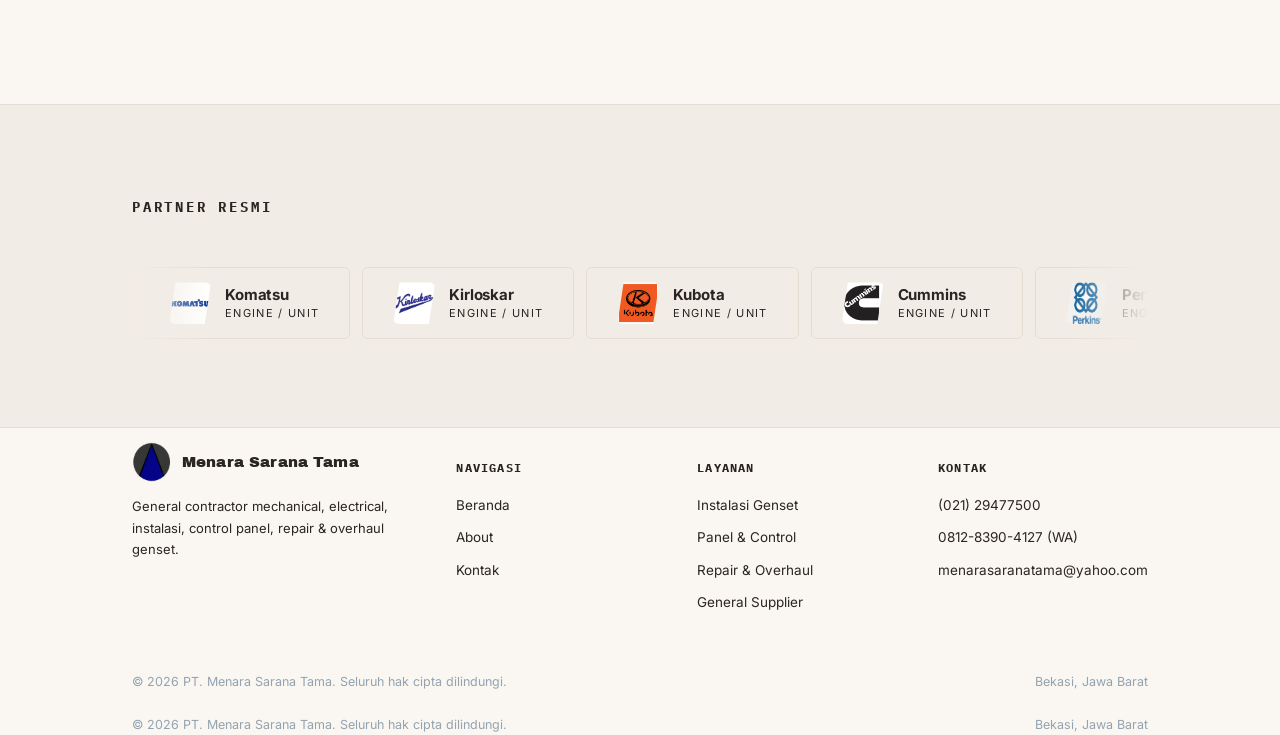
==== commit 2add57ce: "update terbaru fixing tampilan" ====
--- a/index.html
+++ b/index.html
@@ -20,25 +20,17 @@
       </a>
  
       <div class="nav-links" id="navLinks">
-        <button class="nav-close" id="navClose" aria-label="Tutup menu">
-          <span></span>
-        </button>
-        <a href="#profil">Profil</a>
+        <a href="index.html">Beranda</a>
         <a href="about.html">About</a>
-        <a href="#layanan">Layanan</a>
-        <a href="#proyek">Proyek</a>
-        <a href="kontak.html">Kontak</a>
-        <a class="btn btn-primary btn-mobile-only" href="https://wa.me/6281283904127?text=Halo%20MST%2C%20saya%20ingin%20menanyakan%20layanan%20genset">Minta Penawaran</a>
-      </div>
- 
-      <a class="btn btn-primary" href="https://wa.me/6281283904127?text=Halo%20MST%2C%20saya%20ingin%20menanyakan%20layanan%20genset">Minta Penawaran</a>
- 
-      <button class="nav-toggle" id="navToggle" aria-label="Buka menu" aria-expanded="false">
-        <span></span>
-      </button>
+        <a href="#kontak">Kontak</a>
+        <a class="btn btn-primary btn-mobile-only" href="https://wa.me/6281283904127?text=Halo%20MST%2C%20saya%20ingin%20menanyakan%20layanan%20genset" target="_blank" rel="noopener">Minta Penawaran</a>
+      </div>
+ 
+      <a class="btn btn-primary nav-cta-desktop" href="https://wa.me/6281283904127?text=Halo%20MST%2C%20saya%20ingin%20menanyakan%20layanan%20genset" target="_blank" rel="noopener">Minta Penawaran</a>
+ 
+      <button class="nav-toggle" id="navToggle" aria-label="Buka menu" aria-expanded="false"><span></span></button>
     </nav>
   </div>
- 
   <div class="nav-backdrop" id="navBackdrop"></div>
 </header>
 
@@ -117,7 +109,7 @@
            data-title="Spare Part &amp; Consumable"
            data-idx="05. SUPPLIER"
            data-desc="Penyediaan spare part dan consumable genset dari berbagai merek, termasuk filter, oli, aki, dan komponen kelistrikan, untuk mendukung kebutuhan perawatan maupun perbaikan unit."
-           data-images="images/svc5.jpg,images/instalation-panel-2.png,images/picture16.png">
+           data-images="images/svc5.jpg,images/instalation-panel-2.png,image/picture16.png">
         <img src="images/svc5.jpg" alt="General supplier spare part">
         <div class="overlay"></div>
         <div class="content"><span class="idx mono">05. SUPPLIER</span><h3>Spare Part &amp; Consumable</h3></div>
@@ -166,16 +158,19 @@
       <div class="project-grid reveal-group">
         <div class="project-card tilt-3d">
           <span class="mono-tag">INSTALASI GENSET</span>
+          <img src="images/pt_pkn.png" />
           <div class="kva">2 <span>×</span> 500 kVA</div>
           <div class="loc"><b>PT. PKN</b>Area pertambangan, Kalimantan Utara</div>
         </div>
         <div class="project-card tilt-3d">
           <span class="mono-tag">PANEL AUTO SYNCHRONE</span>
+          <img src="images/pt_petrosea.jpg" />
           <div class="kva">3 <span>×</span> 500 kVA</div>
           <div class="loc"><b>PT. Petrosea</b>Area pertambangan, Kalimantan Timur</div>
         </div>
         <div class="project-card tilt-3d">
           <span class="mono-tag">REPLACE &amp; INSTALL</span>
+          <img src="images/pt_pltd.png" />
           <div class="kva">16 <span>×</span> 1000 kVA</div>
           <div class="loc"><b>PLTD Timika</b>Papua</div>
         </div>
@@ -185,12 +180,8 @@
           <div class="loc"><b>PT. Cosmo</b>Sukabumi</div>
         </div>
         <div class="project-card tilt-3d">
-          <span class="mono-tag">INSTALASI GENSET &amp; PANEL ATS</span>
-          <div class="kva">Residential</div>
-          <div class="loc"><b>Kediaman BOD</b>Jakarta</div>
-        </div>
-        <div class="project-card tilt-3d">
           <span class="mono-tag">SERVICE &amp; REPAIR PANEL</span>
+          <img src="images/auto2000.png" />
           <div class="kva">On-site</div>
           <div class="loc"><b>AUTO2000</b>Wahid Hasyim, Jakarta</div>
         </div>
@@ -243,9 +234,9 @@
               </div>
             </div>
             <div class="card">
-              <img class="logo-badge" src="images/weichai.png" alt="Weichai">
-              <div class="card-text">
-                  <span class="brand-name">Weichai</span>
+              <img class="logo-badge" src="images/weichai.png" alt="Wechai">
+              <div class="card-text">
+                  <span class="brand-name">Wechai</span>
                   <span class="brand-role">Engine Series</span>
               </div>
             </div>
@@ -275,14 +266,51 @@
         <div class="logo" style="margin-bottom:14px;"><img class="logo-mark-img" src="images/logo-icon.png" alt="Logo PT Menara Sarana Tama"><span class="logo-text">Menara Sarana Tama</span></div>
         <p style="font-size:13px;color:var(--ink);max-width:280px;">General contractor mechanical, electrical, instalasi, control panel, repair &amp; overhaul genset.</p>
       </div>
-      <div><h4 style="color: var(--ink);font-weight: 800;">Navigasi</h4><ul><li><a href="#profil">Profil</a></li><li><a href="#layanan">Layanan</a></li><li><a href="#proyek">Proyek</a></li><li><a href="kontak.html">Kontak</a></li></ul></div>
-      <div><h4 style="color: var(--ink);font-weight: 800;">Layanan</h4><ul><li>Instalasi Genset</li><li>Panel &amp; Control</li><li>Repair &amp; Overhaul</li><li>General Supplier</li></ul></div>
-      <div><h4 style="color: var(--ink);font-weight: 800;">Kontak</h4><ul><li><a href="tel:+622129477500">(021) 29477500</a></li><li><a href="https://wa.me/6281283904127?text=Halo%20MST%2C%20saya%20ingin%20menanyakan%20layanan%20genset" target="_blank" rel="noopener">0812-8390-4127 (WA)</a></li><li><a href="mailto:menarasaranatama@yahoo.com">menarasaranatama@yahoo.com</a></li></ul></div>
+      <div>
+        <h4 style="color: var(--ink);font-weight: 800;">Navigasi</h4>
+        <ul>
+          <li>
+            <a href="index.html">Beranda</a>
+          </li>
+          <li>
+            <a href="about.html">About</a>
+          </li>
+          <li>
+            <a href="#kontak">Kontak</a>
+          </li>
+        </ul>
+      </div>
+      <div>
+        <h4 style="color: var(--ink);font-weight: 800;">Layanan</h4>
+        <ul>
+          <li>Instalasi Genset</li>
+          <li>Panel &amp; Control</li>
+          <li>Repair &amp; Overhaul</li>
+          <li>General Supplier</li>
+        </ul>
+      </div>
+      <div>
+        <h4 style="color: var(--ink);font-weight: 800;">Kontak</h4>
+        <ul>
+          <li>
+            <a href="tel:+622129477500">(021) 29477500</a>
+          </li>
+          <li>
+            <a href="https://wa.me/6281283904127?text=Halo%20MST%2C%20saya%20ingin%20menanyakan%20layanan%20genset" target="_blank" rel="noopener">0812-8390-4127 (WA)</a>
+          </li>
+          <li>
+            <a href="mailto:menarasaranatama@yahoo.com">menarasaranatama@yahoo.com</a>
+          </li>
+        </ul>
+      </div>
+    </div>
+    <div class="footer-bottom">
+      <span>© 2026 PT. Menara Sarana Tama. Seluruh hak cipta dilindungi.</span>
+      <span>Bekasi, Jawa Barat</span>
     </div>
     <div class="footer-bottom"><span>© 2026 PT. Menara Sarana Tama. Seluruh hak cipta dilindungi.</span><span>Bekasi, Jawa Barat</span></div>
   </div>
 </footer>
-
 <script src="js/script.js" defer></script>
 </body>
 </html>
--- a/css/style.css
+++ b/css/style.css
@@ -1,4 +1,5 @@
-:root{
+
+  :root{
     --cream:#FAF7F2;
     --panel:#F1ECE5;
     --panel-2:#FFFFFF;
@@ -27,139 +28,151 @@
   .btn-primary:hover{background:var(--maroon-dark);}
   .btn-ghost{background:transparent;color:var(--ink);border-color:var(--line);}
   .btn-ghost:hover{border-color:var(--navy);color:var(--navy);}
-
+ 
   header{position:sticky;top:0;z-index:50;background:rgba(250,247,242,0.92);backdrop-filter:blur(6px);border-bottom:1px solid var(--line);}
-  nav{display:flex;align-items:center;justify-content:space-between;padding:18px 0;}
-  .logo{display:flex;align-items:center;gap:10px;}
+  nav{display:flex;align-items:center;justify-content:space-between;gap:16px;padding:18px 0;}
+  .logo{display:flex;align-items:center;gap:10px;min-width:0;}
   .logo-mark{width:36px;height:36px;background:var(--navy);border-radius:4px;display:flex;align-items:center;justify-content:center;font-family:'Archivo Black',sans-serif;font-size:13px;color:#fff;}
   .logo-mark-img{width:40px;height:40px;object-fit:contain;flex:none;}
-  .logo-text{font-family:'Archivo Black',sans-serif;font-size:15px;letter-spacing:0.01em;color:var(--ink);}
-  .logo-text span{display:block;font-family:'IBM Plex Mono',monospace;font-size:9px;letter-spacing:0.12em;color:var(--ink-soft);text-transform:uppercase;font-weight:500;margin-top:2px;}
-  .nav-links{display:flex;gap:34px;font-size:14px;color:var(--ink-soft);}
+  .logo-text{font-family:'Archivo Black',sans-serif;font-size:15px;letter-spacing:0.01em;color:var(--ink);white-space:nowrap;overflow:hidden;text-overflow:ellipsis;}
+  .logo-text span{display:block;font-family:'IBM Plex Mono',monospace;font-size:9px;letter-spacing:0.12em;color:var(--ink-soft);text-transform:uppercase;font-weight:500;margin-top:2px;white-space:normal;}
+  .nav-links{display:flex;align-items:center;gap:34px;font-size:14px;color:var(--ink-soft);}
   .nav-links a:hover{color:var(--maroon);}
-
-  /* ====== TAMBAHAN: hamburger + drawer mobile ====== */
-  .nav-toggle{
-    display:none;
-    width:38px;height:38px;
-    border:1px solid var(--line);
-    border-radius:6px;
-    background:transparent;
-    cursor:pointer;
-    padding:0;
-    align-items:center;justify-content:center;
-    flex:none;
-  }
-  .nav-toggle{ position:relative; }
+ 
+   /* ===== Navbar: hamburger + mobile drawer ===== */
+  .nav-toggle {
+    position: relative;
+    display: none;
+    width: 38px;
+    height: 38px;
+    flex: none;
+    align-items: center;
+    justify-content: center;
+    padding: 0;
+    cursor: pointer;
+    background: transparent;
+    border: 1px solid var(--line);
+    border-radius: 6px;
+  }
+
   .nav-toggle span,
   .nav-toggle::before,
-  .nav-toggle::after{
-    content:"";
-    position:absolute;
-    left:10px;
-    width:18px;height:2px;
-    border-radius:2px;
-    background:var(--ink);
-    transition:transform .25s ease, opacity .2s ease, top .25s ease;
-  }
-  .nav-toggle::before{ top:13px; }
-  .nav-toggle span{ top:18px; }
-  .nav-toggle::after{ top:23px; }
- 
-  /* jadi ikon close (X) saat drawer aktif */
-  header.open .nav-toggle::before{ top:18px; transform:rotate(45deg); background:var(--maroon); }
-  header.open .nav-toggle::after{ top:18px; transform:rotate(-45deg); background:var(--maroon); }
-  header.open .nav-toggle span{ opacity:0; }
- 
-  .nav-links .btn-mobile-only{ display:none; }
-  .nav-close{ display:none; }
- 
-  @media (max-width:840px){
-    .nav-toggle{ display:flex; }
- 
-    /* tombol CTA di navbar disembunyikan, dipindah ke dalam drawer */
-    nav > .btn-primary{ display:none; }
- 
-    .nav-links{
-      position:fixed;
-      top:0;right:0;
-      height:100vh;
-      width:min(80vw, 320px);
-      background:var(--cream);
-      flex-direction:column;
-      align-items:stretch;
-      gap:0;
-      padding:90px 28px 32px;
-      border-left:1px solid var(--line);
-      transform:translateX(100%);
-      transition:transform .3s ease;
-      z-index:49;
-      overflow-y:auto;
-    }
-    header.open .nav-links{ transform:translateX(0); }
- 
-    .nav-links a{
-      display:block;
-      padding:16px 0;
-      font-size:16px;
-      border-bottom:1px solid var(--line);
-    }
- 
-    .nav-close{
-      display:flex;
-      align-items:center;justify-content:center;
-      position:relative;
-      width:34px;height:34px;
-      margin:0 0 20px auto;
-      border:1px solid var(--line);
-      border-radius:50%;
-      background:transparent;
-      cursor:pointer;
-      padding:0;
-      flex:none;
-    }
-    .nav-close span,
-    .nav-close::before,
-    .nav-close::after{
-      content:"";
-      position:absolute;
-      width:14px;height:2px;
-      border-radius:2px;
-      background:var(--ink);
-    }
-    .nav-close::before{ transform:rotate(45deg); }
-    .nav-close::after{ transform:rotate(-45deg); }
-    .nav-close span{ display:none; }
-    .nav-close:hover::before,
-    .nav-close:hover::after{ background:var(--maroon); }
- 
-    .nav-links .btn-mobile-only{
-      display:inline-flex;
-      justify-content:center;
-      margin-top:20px;
-      border-bottom:none;
-    }
- 
-    .nav-backdrop{
-      position:fixed;inset:0;
-      background:rgba(0,0,0,.35);
-      z-index:48;
-      opacity:0;pointer-events:none;
-      transition:opacity .25s ease;
-    }
-    header.open .nav-backdrop{ opacity:1;pointer-events:auto; }
-  }
- 
-  @media (max-width:480px){
-    .logo-text{ font-size:13px; max-width:150px; }
-    .logo-text span{ font-size:8px; }
-  }
- 
+  .nav-toggle::after {
+    position: absolute;
+    left: 10px;
+    width: 18px;
+    height: 2px;
+    content: "";
+    background: var(--ink);
+    border-radius: 2px;
+    transition: top 0.25s ease, transform 0.25s ease, opacity 0.2s ease;
+  }
+
+  .nav-toggle::before { top: 13px; }
+  .nav-toggle span { top: 18px; }
+  .nav-toggle::after { top: 23px; }
+
+  /* Ikon berubah menjadi X saat menu terbuka */
+  header.open .nav-toggle::before {
+    top: 18px;
+    background: var(--maroon);
+    transform: rotate(45deg);
+  }
+
+  header.open .nav-toggle span {
+    opacity: 0;
+  }
+
+  header.open .nav-toggle::after {
+    top: 18px;
+    background: var(--maroon);
+    transform: rotate(-45deg);
+  }
+
+  .nav-links .btn-mobile-only {
+    display: none;
+  }
+
+  /* ===== Mobile ===== */
+  @media (max-width: 900px) {
+    nav {
+      position: relative;
+    }
+
+    .nav-toggle {
+      display: inline-flex;
+    }
+
+    .nav-cta-desktop {
+      display: none;
+    }
+
+    .nav-links {
+      align-items: flex-start;
+    }
+
+    .nav-links a {
+      width: 100%;
+      text-align: left;
+    }
+
+    .nav-links .btn-mobile-only {
+      align-self: flex-start;
+    }
+
+    .nav-links {
+      position: absolute;
+      top: 100%;
+      right: 0;
+      left: 0;
+      z-index: 100;
+      display: none;
+      flex-direction: column;
+      gap: 0;
+      padding: 6px 32px 16px;
+      background: var(--cream);
+      border-bottom: 1px solid var(--line);
+      box-shadow: 0 12px 20px rgba(43, 37, 33, 0.08);
+      align-items: left;
+    }
+
+    header.open .nav-links {
+      display: flex;
+    }
+
+    .nav-links a {
+      padding: 13px 0;
+      border-bottom: 1px solid var(--line);
+    }
+
+    .nav-links a:last-child {
+      border-bottom: 0;
+    }
+
+    .nav-links .btn-mobile-only {
+      display: inline-flex;
+      justify-content: center;
+      margin-top: 12px;
+      border-bottom: 0;
+    }
+  }
+
+  @media (max-width: 480px) {
+    .logo-text {
+      max-width: 150px;
+      font-size: 13px;
+    }
+
+    .logo-text span {
+      font-size: 8px;
+    }
+  }
+
   /* konten dummy biar sticky-nya kelihatan saat discroll */
-  /* main .wrap{ padding-top:60px; padding-bottom:500px; color:var(--ink-soft); } */
-
-  / * ====== HERO SECTION ====== */
-  .hero{background:var(--panel);position:relative;padding:50px 0;overflow:hidden;}
+  main .wrap{ padding-top:60px; padding-bottom:80px; color:var(--ink-soft); }
+
+  /* / * ====== HERO SECTION ====== */ 
+  .hero{background:var(--panel);position:relative;padding:88px 0;overflow:hidden;}
   .hero .wrap{display:grid;grid-template-columns:1fr 0.95fr;gap:48px;align-items:center;}
   .hero h1{font-size:46px;margin-top:16px;color:var(--ink);}
   .hero h1 em{font-style:normal;color:var(--maroon);}
@@ -186,7 +199,7 @@
 
   .partners{
     position:relative;
-    padding:50px 0;
+    padding:88px 0;
     background:var(--panel);
     border-top:1px solid var(--line);
     border-bottom:1px solid var(--line);
@@ -283,7 +296,7 @@
 
 /* END SECTION PARTNERS */
 
-  section{padding:50px 0;}
+  section{padding:70px 0;}
   .section-head{max-width:620px;margin-bottom:44px;}
   .section-head h2{font-size:30px;margin-top:10px;color:var(--ink);}
   .section-head p{color:var(--ink-soft);margin-top:14px;font-size:15.5px;}
@@ -307,7 +320,8 @@
 
   .project-grid{display:grid;grid-template-columns:repeat(3,1fr);gap:18px;}
   .project-card{background:var(--navy);border:1px solid rgba(255,255,255,0.1);border-radius:12px;padding:24px;position:relative;}
-  .project-card .mono-tag{font-size:10.5px;color:#B9C4CE;letter-spacing:0.1em;font-family:'IBM Plex Mono',monospace;}
+  .project-card img{position:absolute;top:18px;right:18px;height:42px;width:auto;max-width:96px;object-fit:contain;}
+  .project-card .mono-tag{max-width:75%;display:inline-block;}.project-card .mono-tag{font-size:10.5px;color:#B9C4CE;letter-spacing:0.1em;font-family:'IBM Plex Mono',monospace;}
   .project-card .kva{font-family:'Archivo Black',sans-serif;font-size:26px;color:#fff;margin-top:10px;text-transform:none;}
   .project-card .kva span{color:var(--maroon-tint);}
   .project-card .loc{margin-top:14px;font-size:13.5px;color:#C7D0D8;border-top:1px solid rgba(255,255,255,0.14);padding-top:14px;}
@@ -541,9 +555,9 @@
   .modal-body p{ font-size:14.5px; line-height:1.7; color:var(--panel); margin:0; }
  
   @media (max-width:640px){
-    .demo-grid{ grid-template-columns:repeat(2,1fr); }
+    .demo-grid{ grid-template-columns:repeat(1,1fr); }
     .demo-card.tall{ grid-row:span 2; }
     .modal-hero{ height:220px; }
   }
 
-  /* END Layanan section */ 
+  /* END Layanan section */
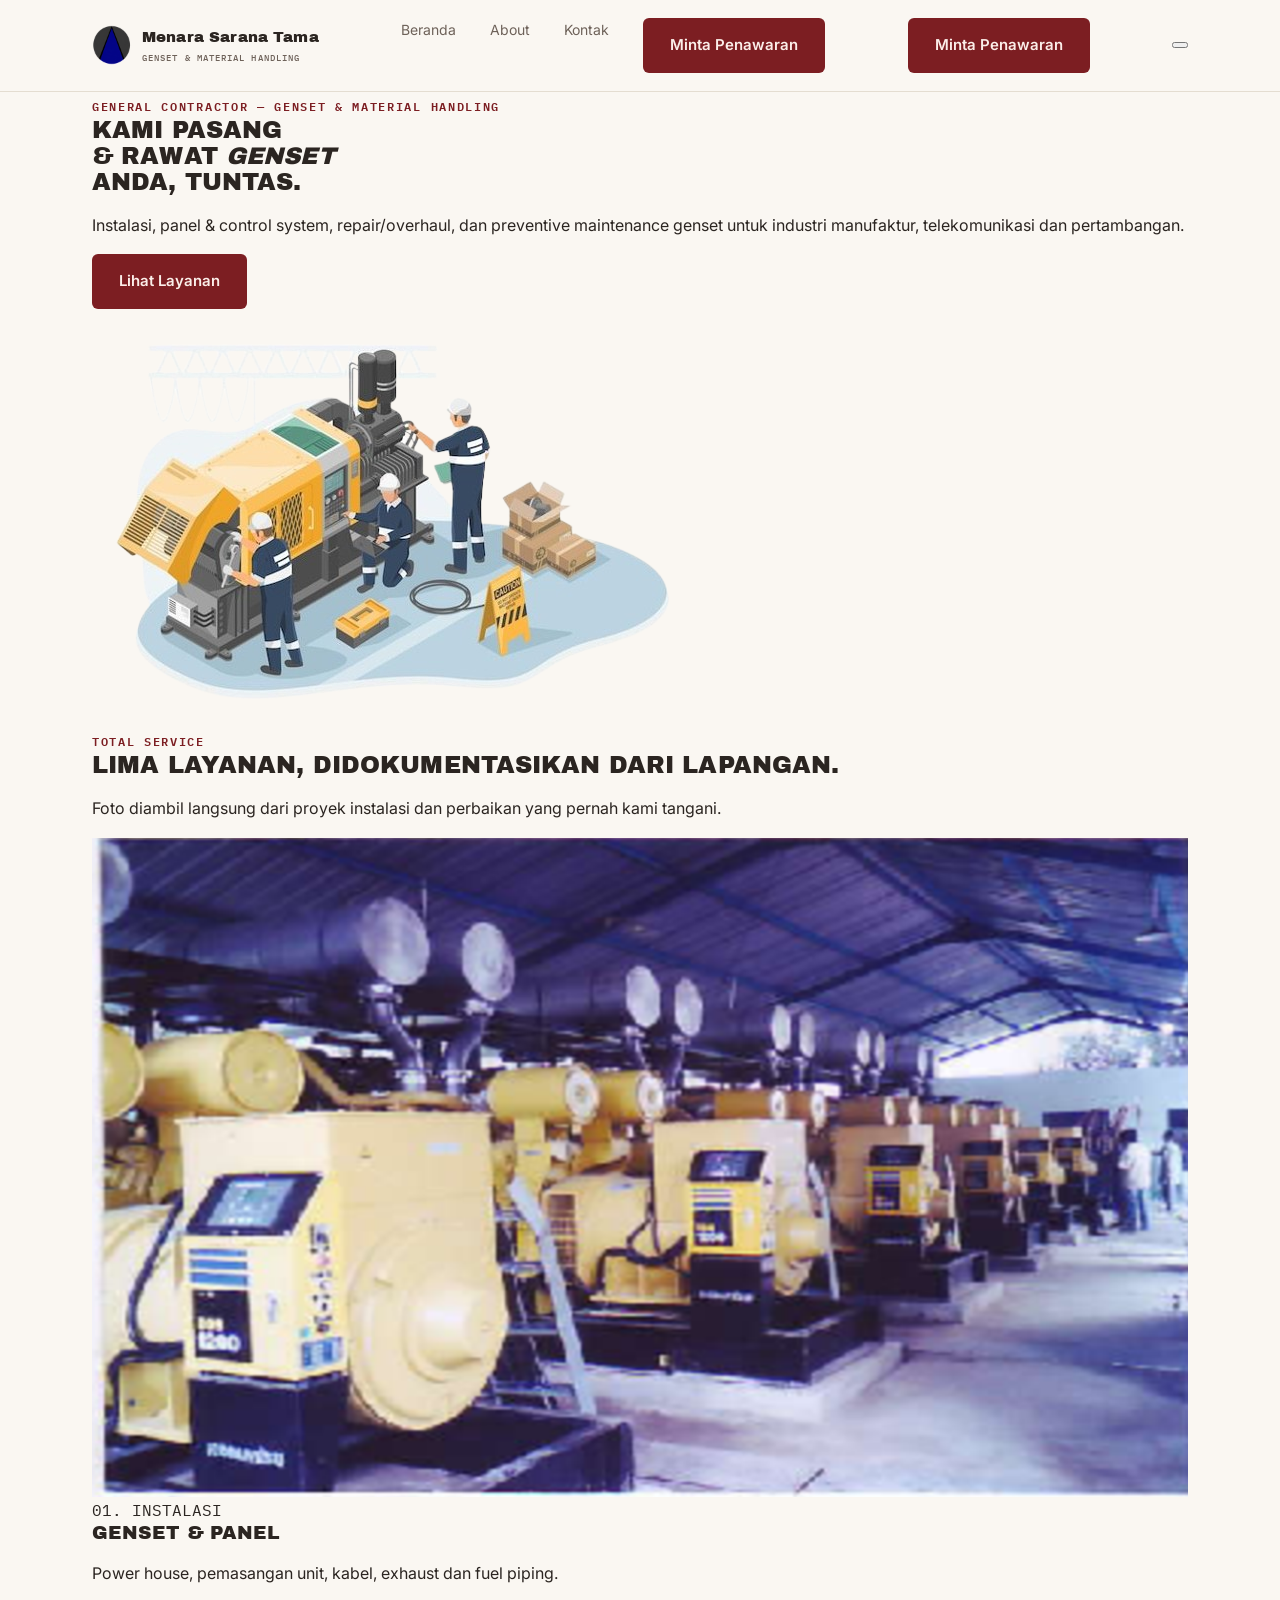
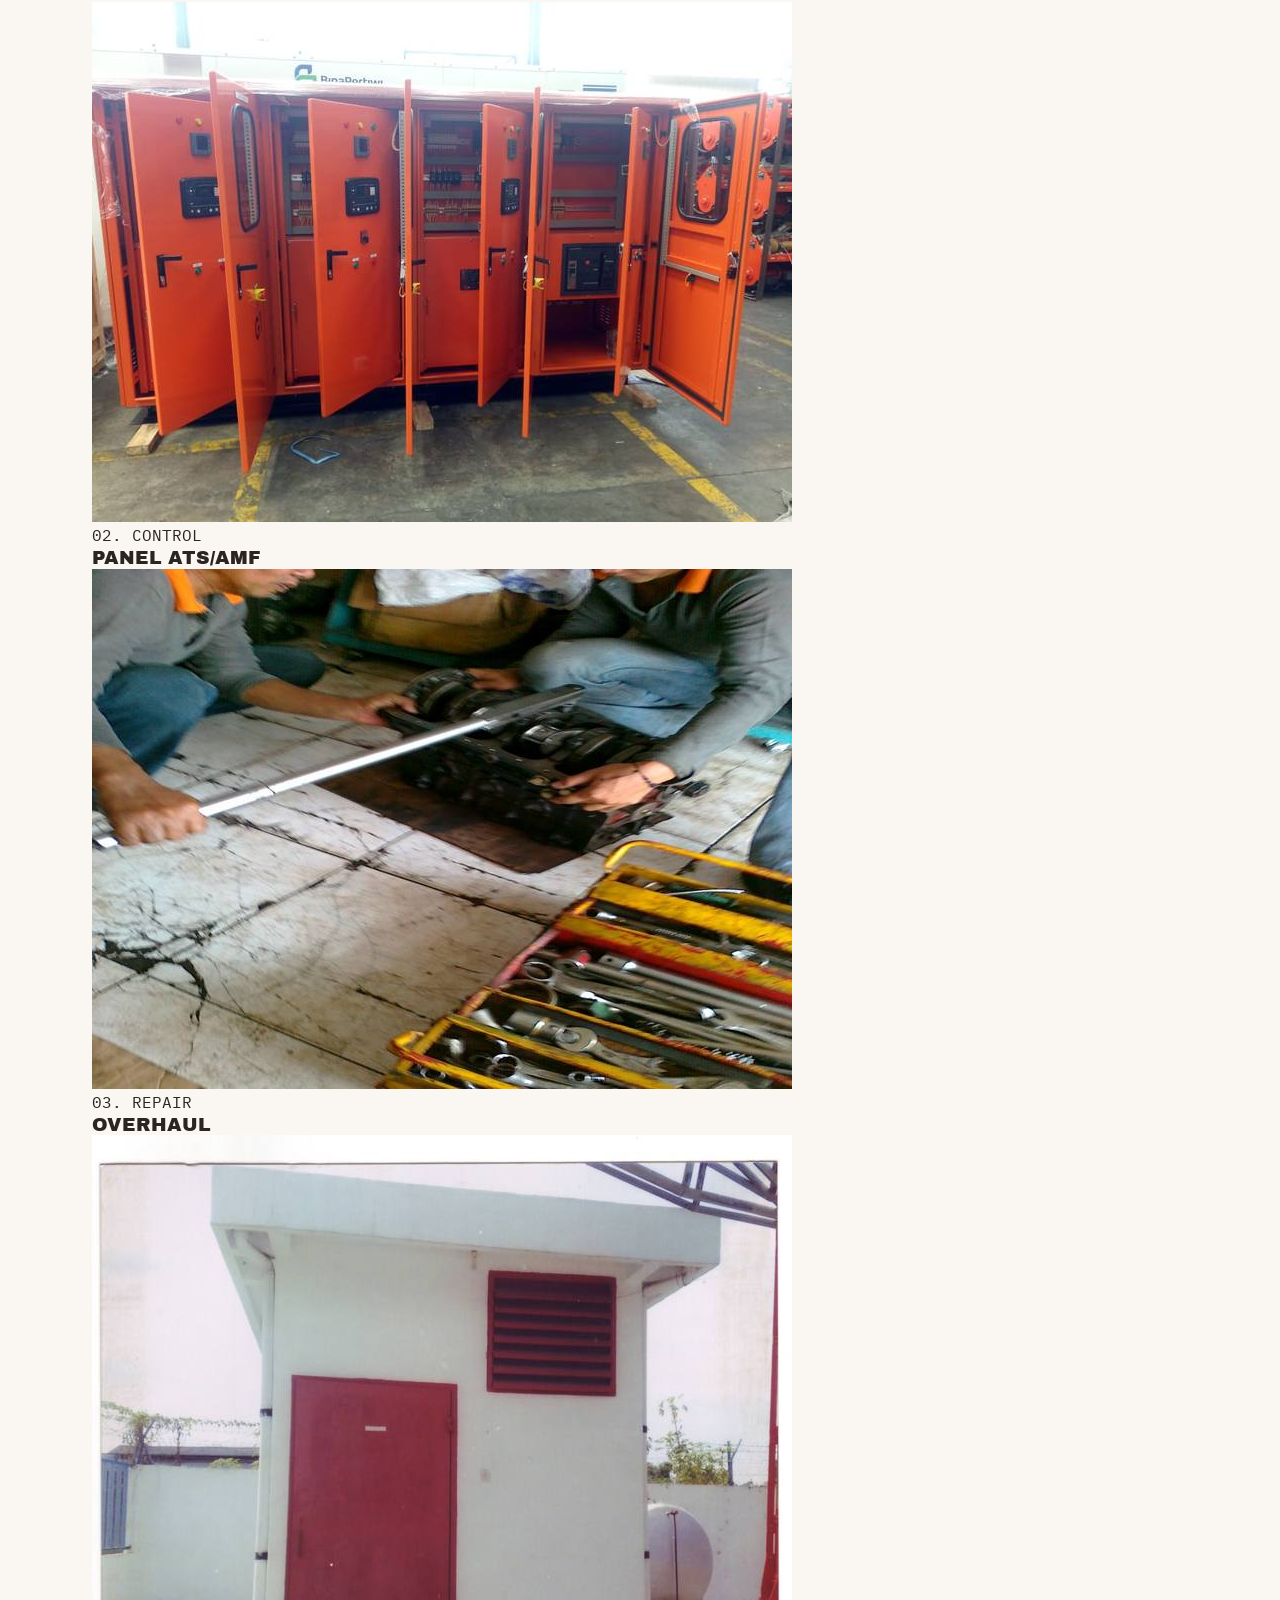
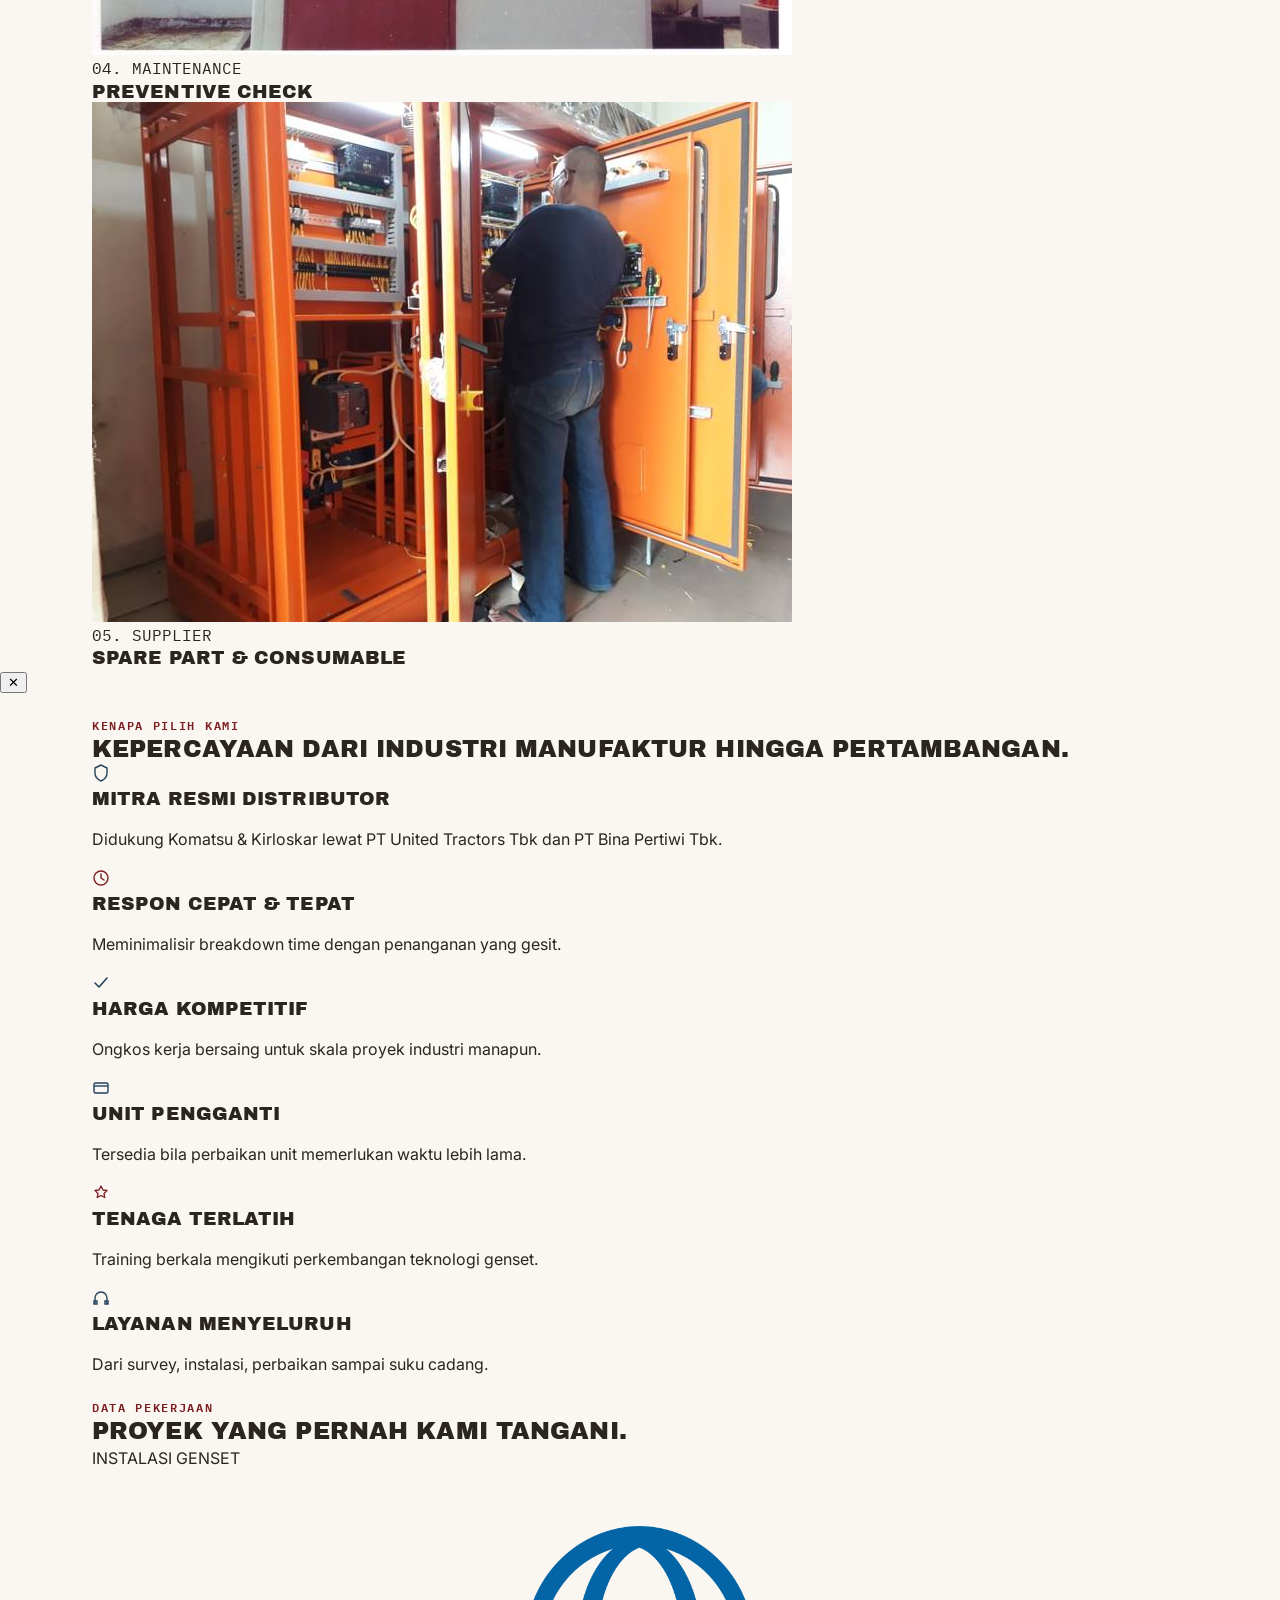
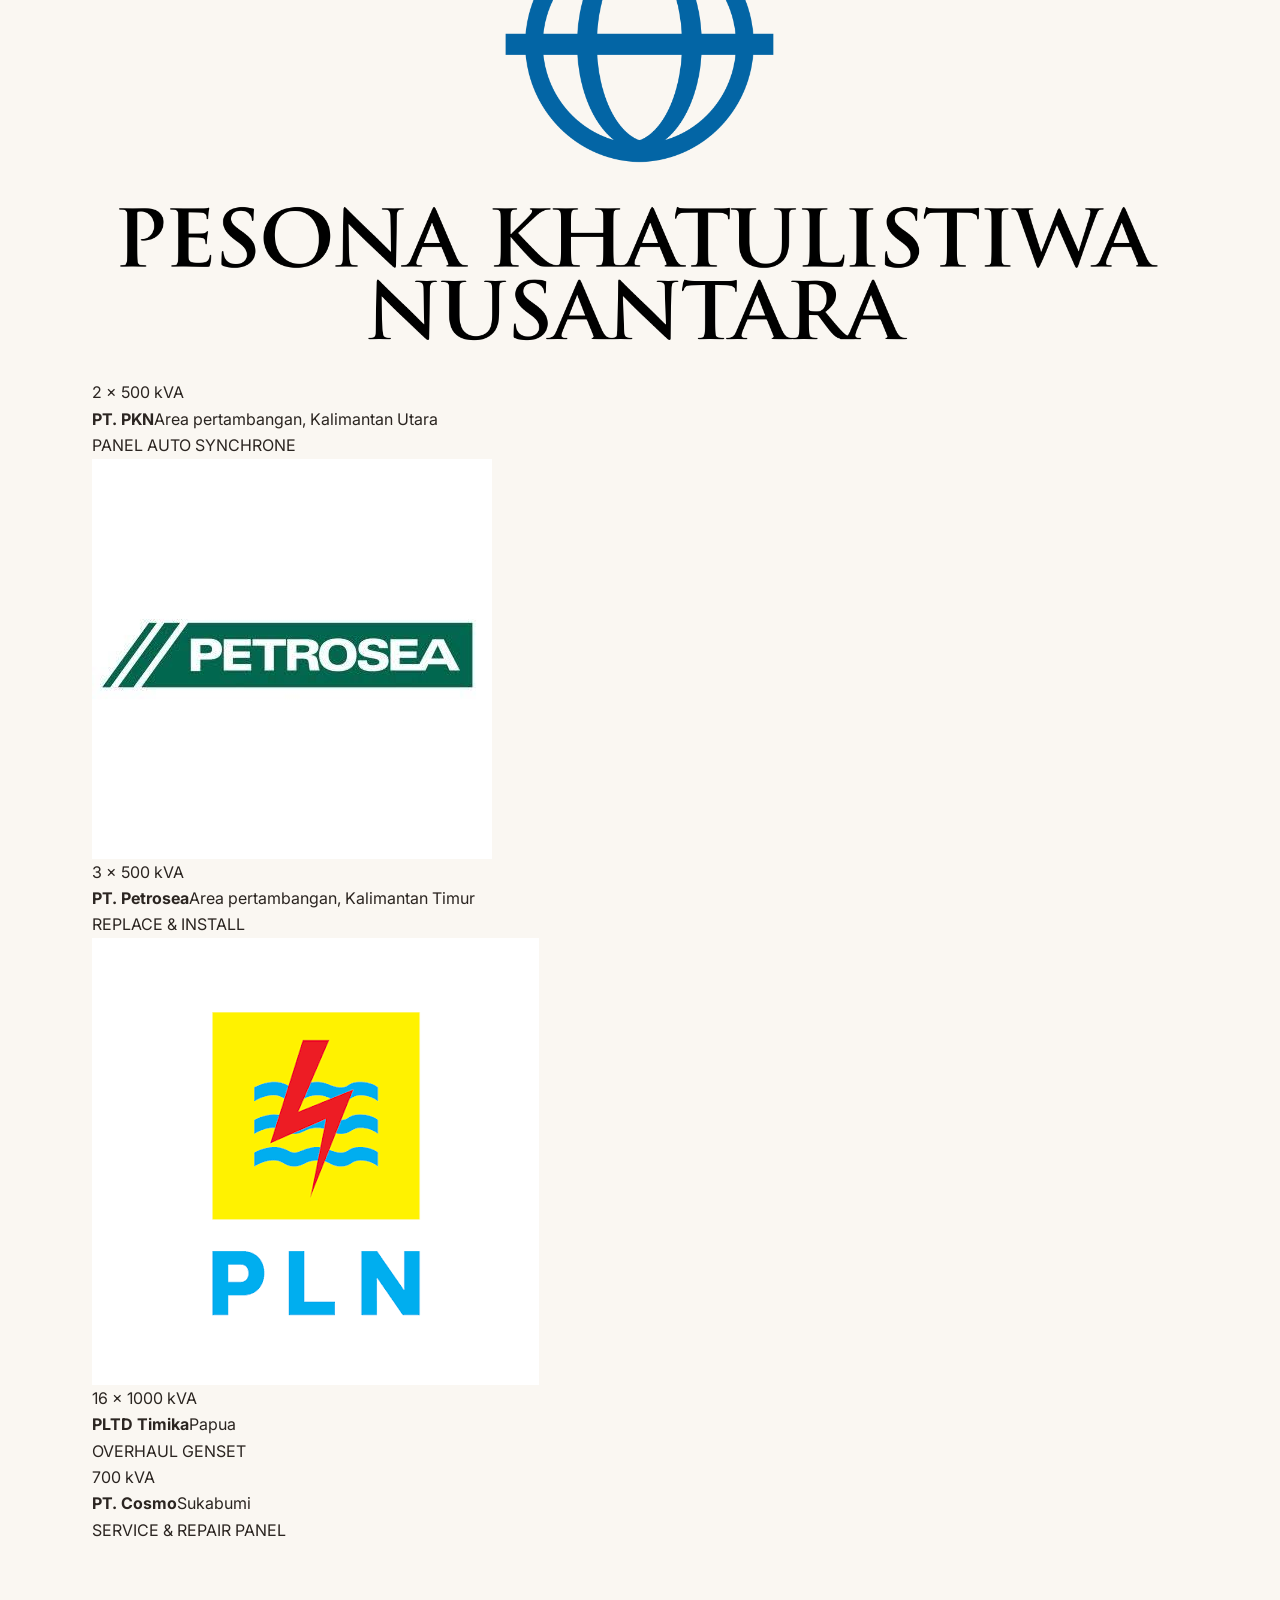
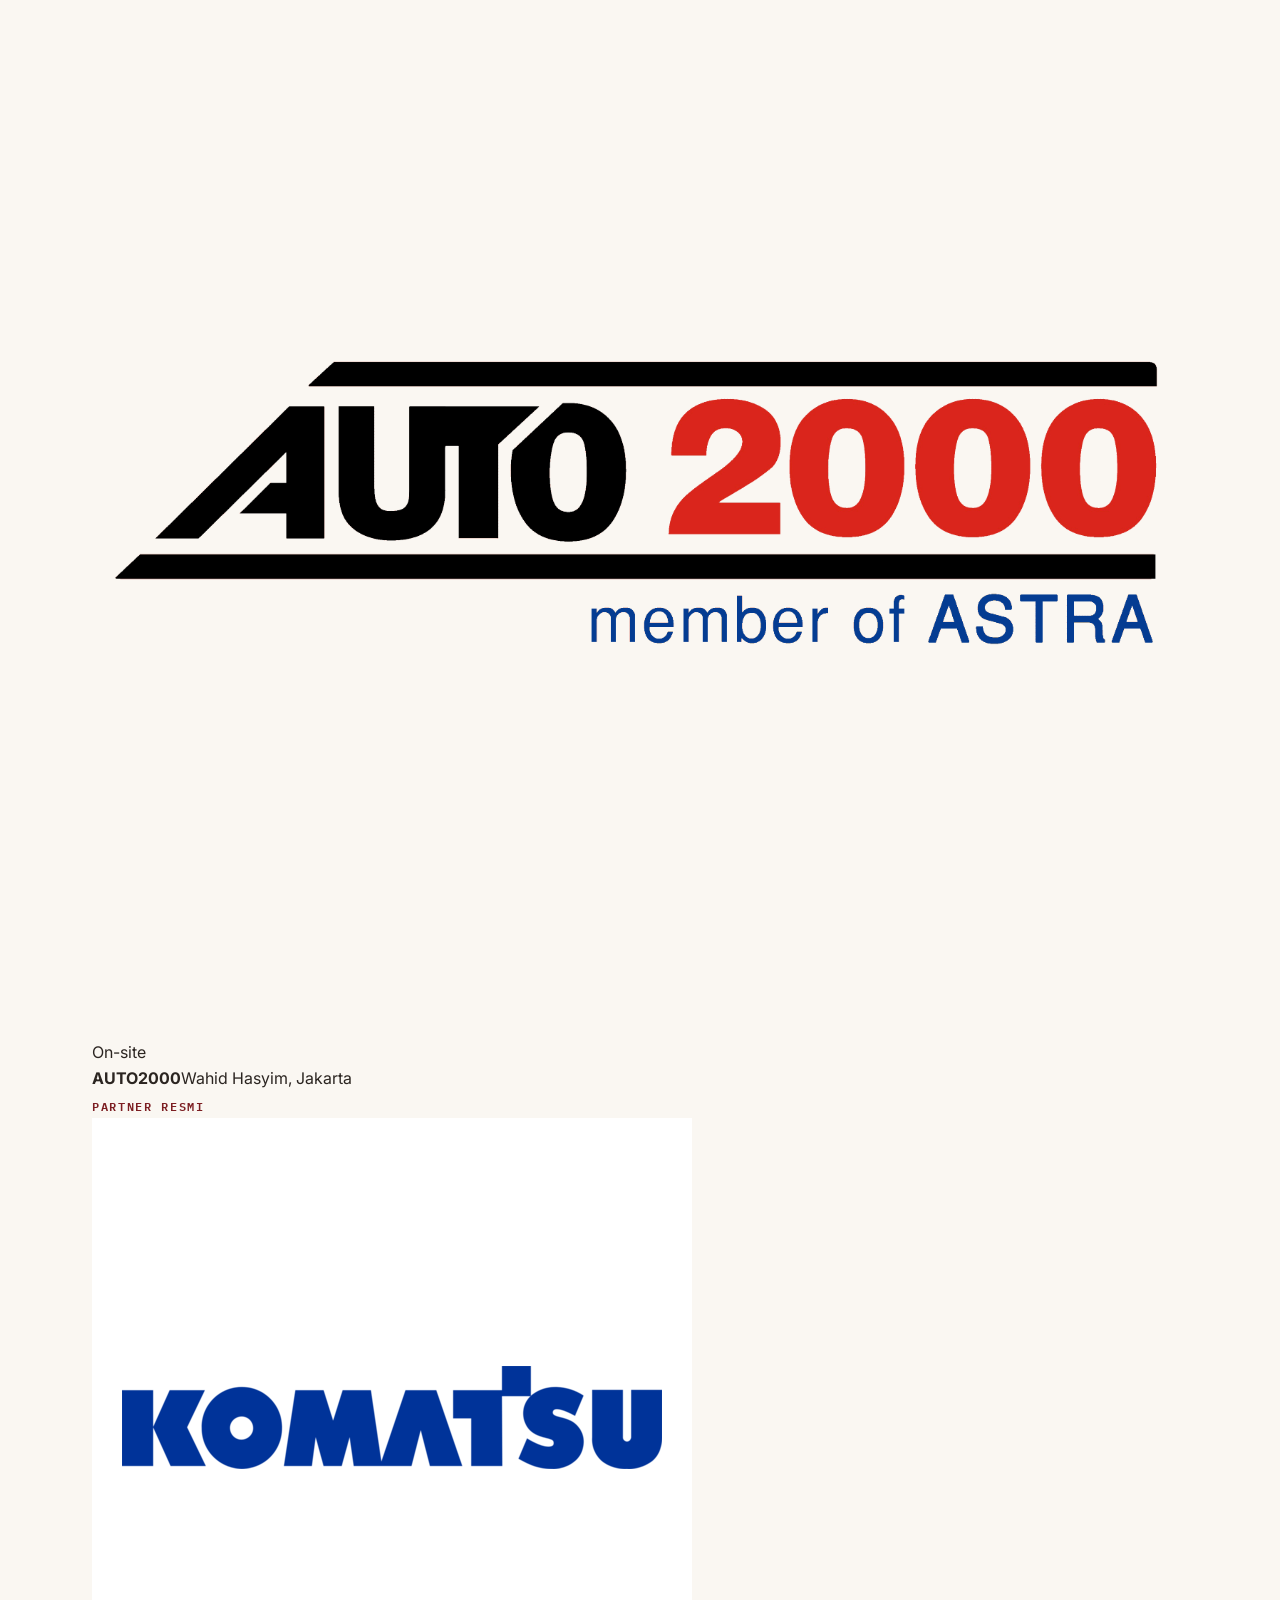
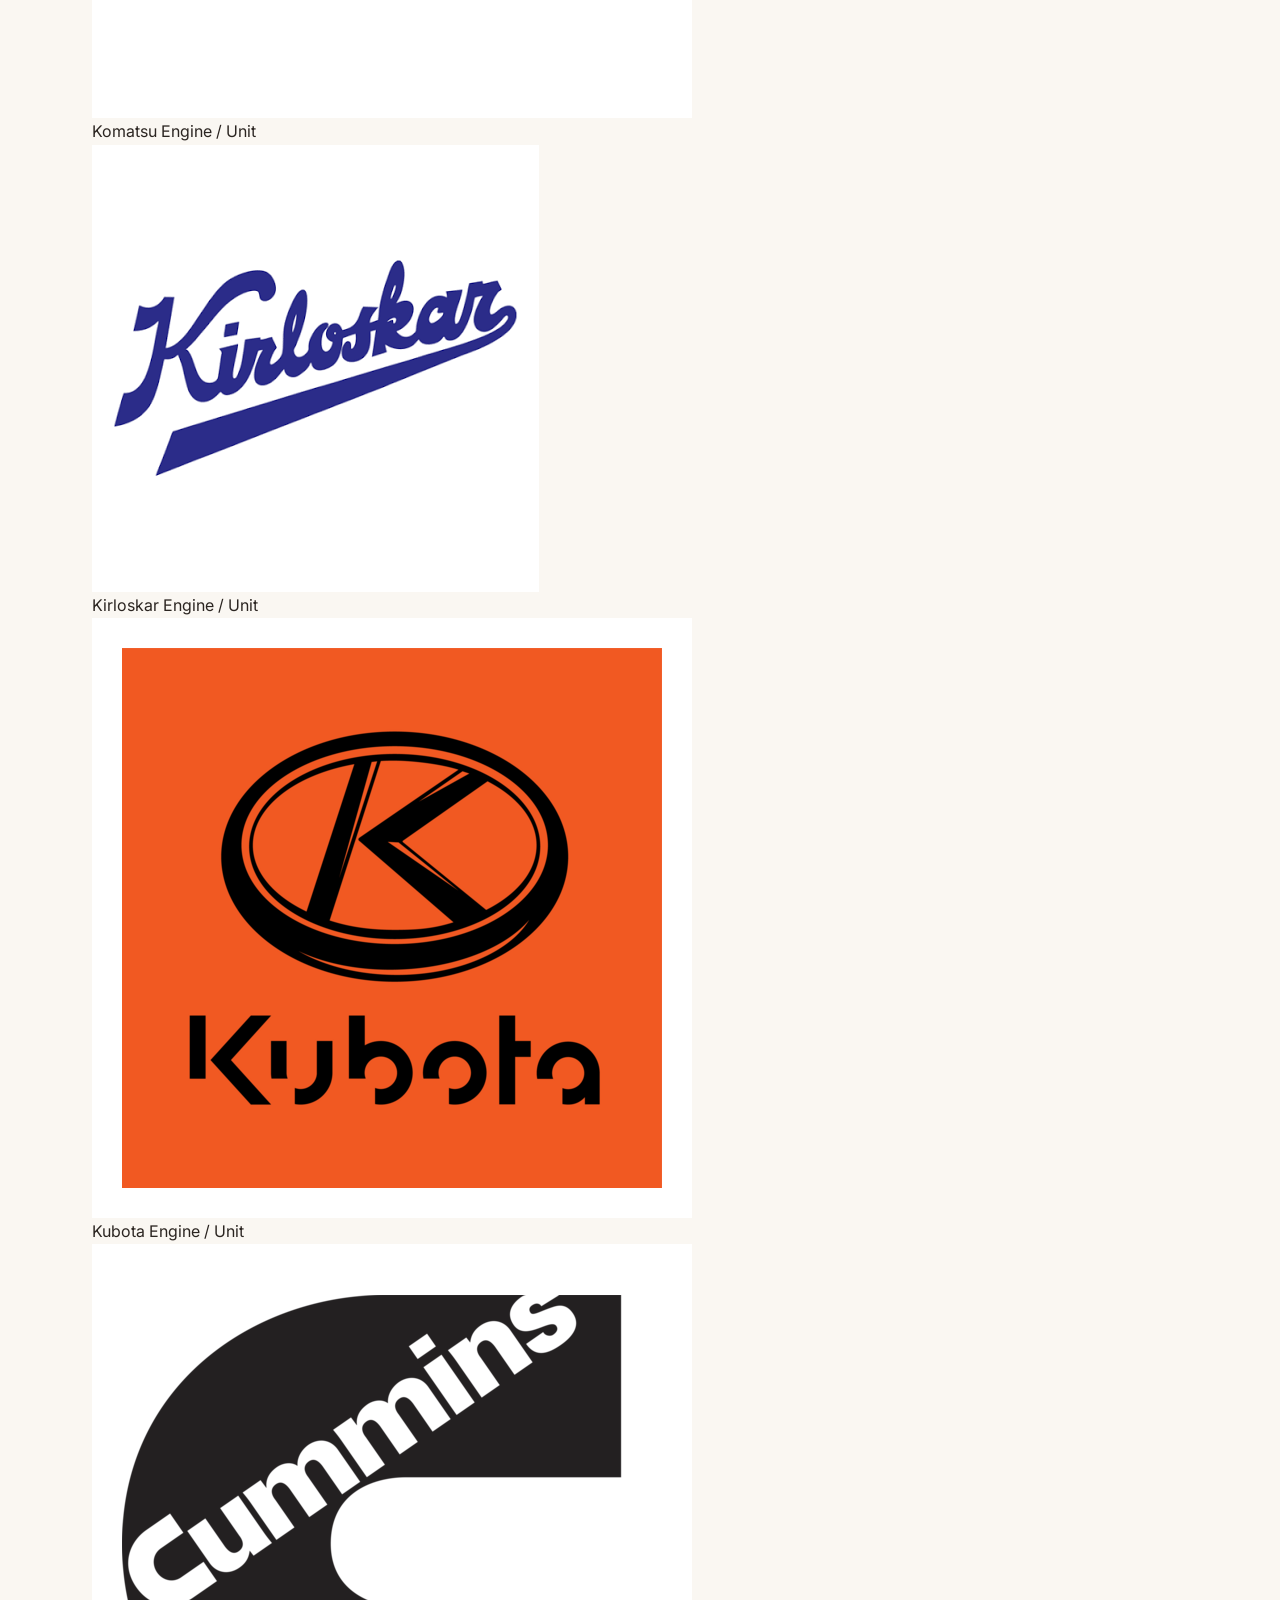
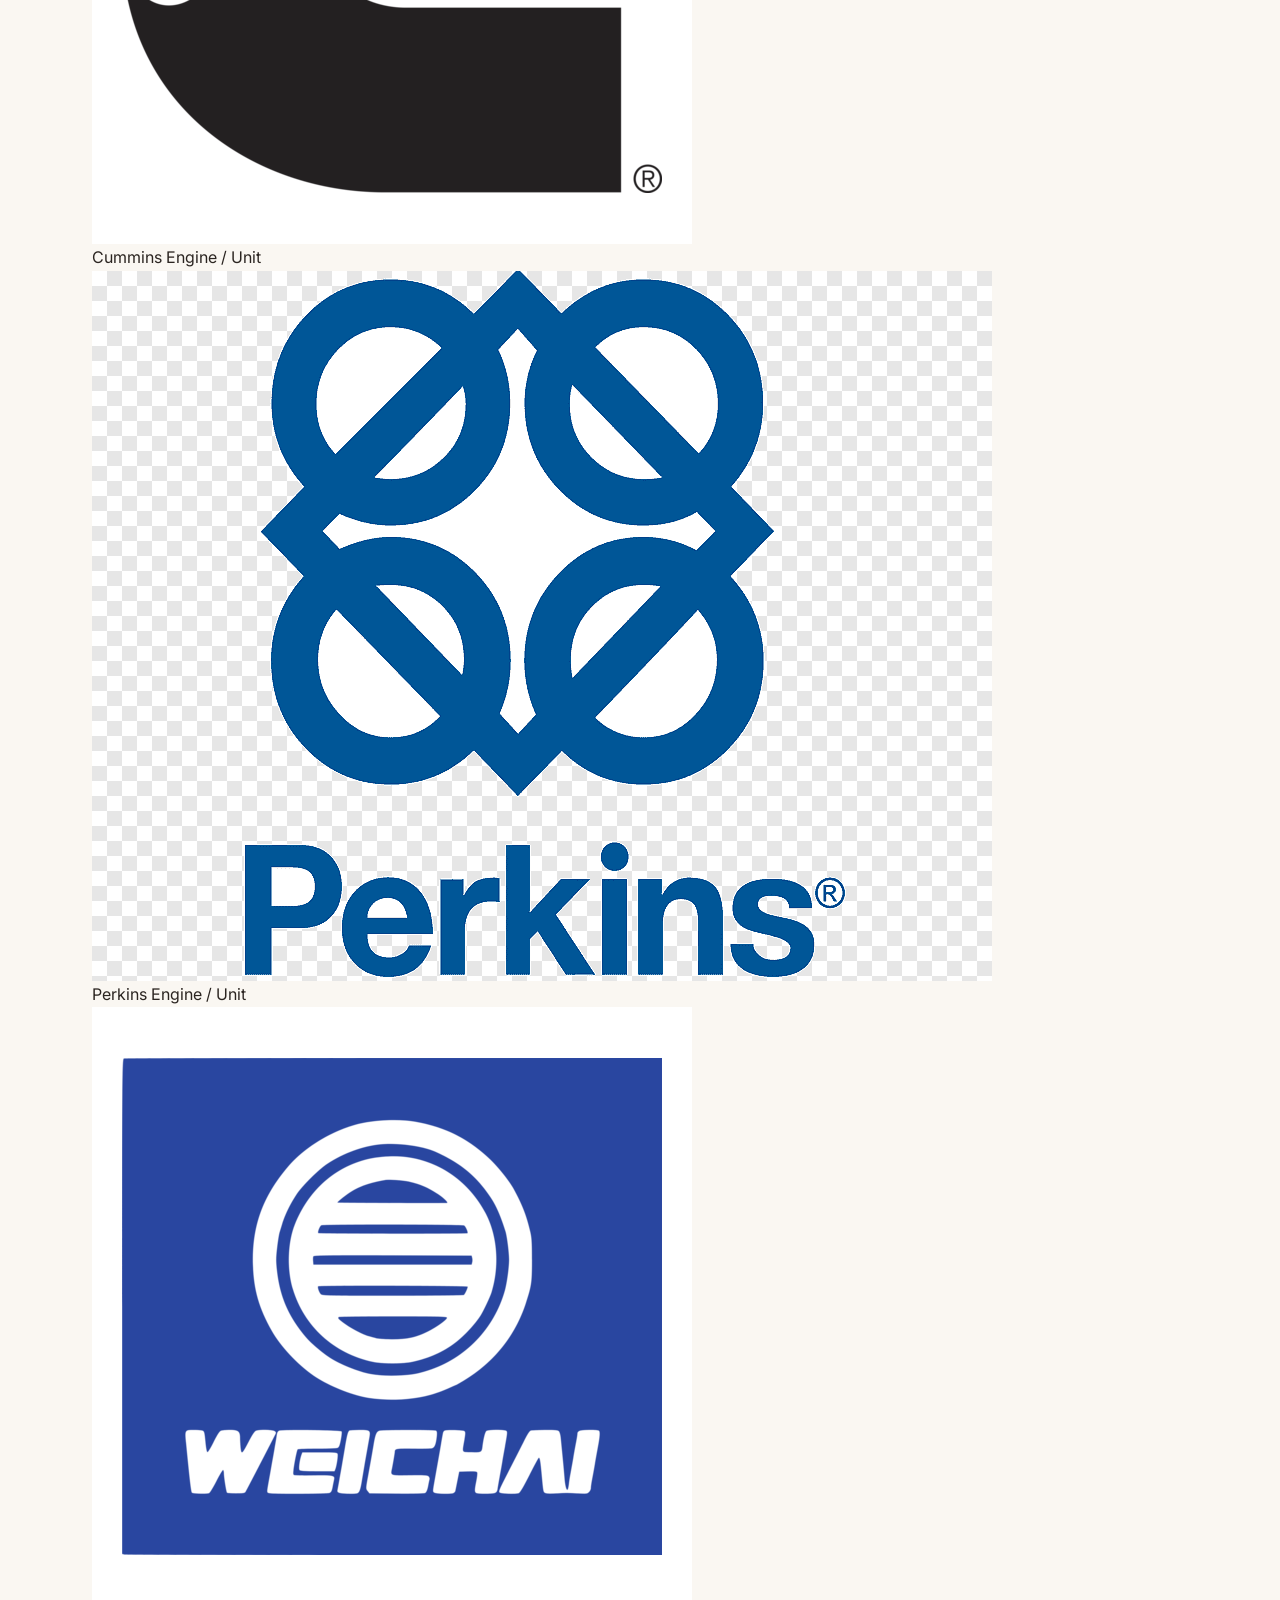
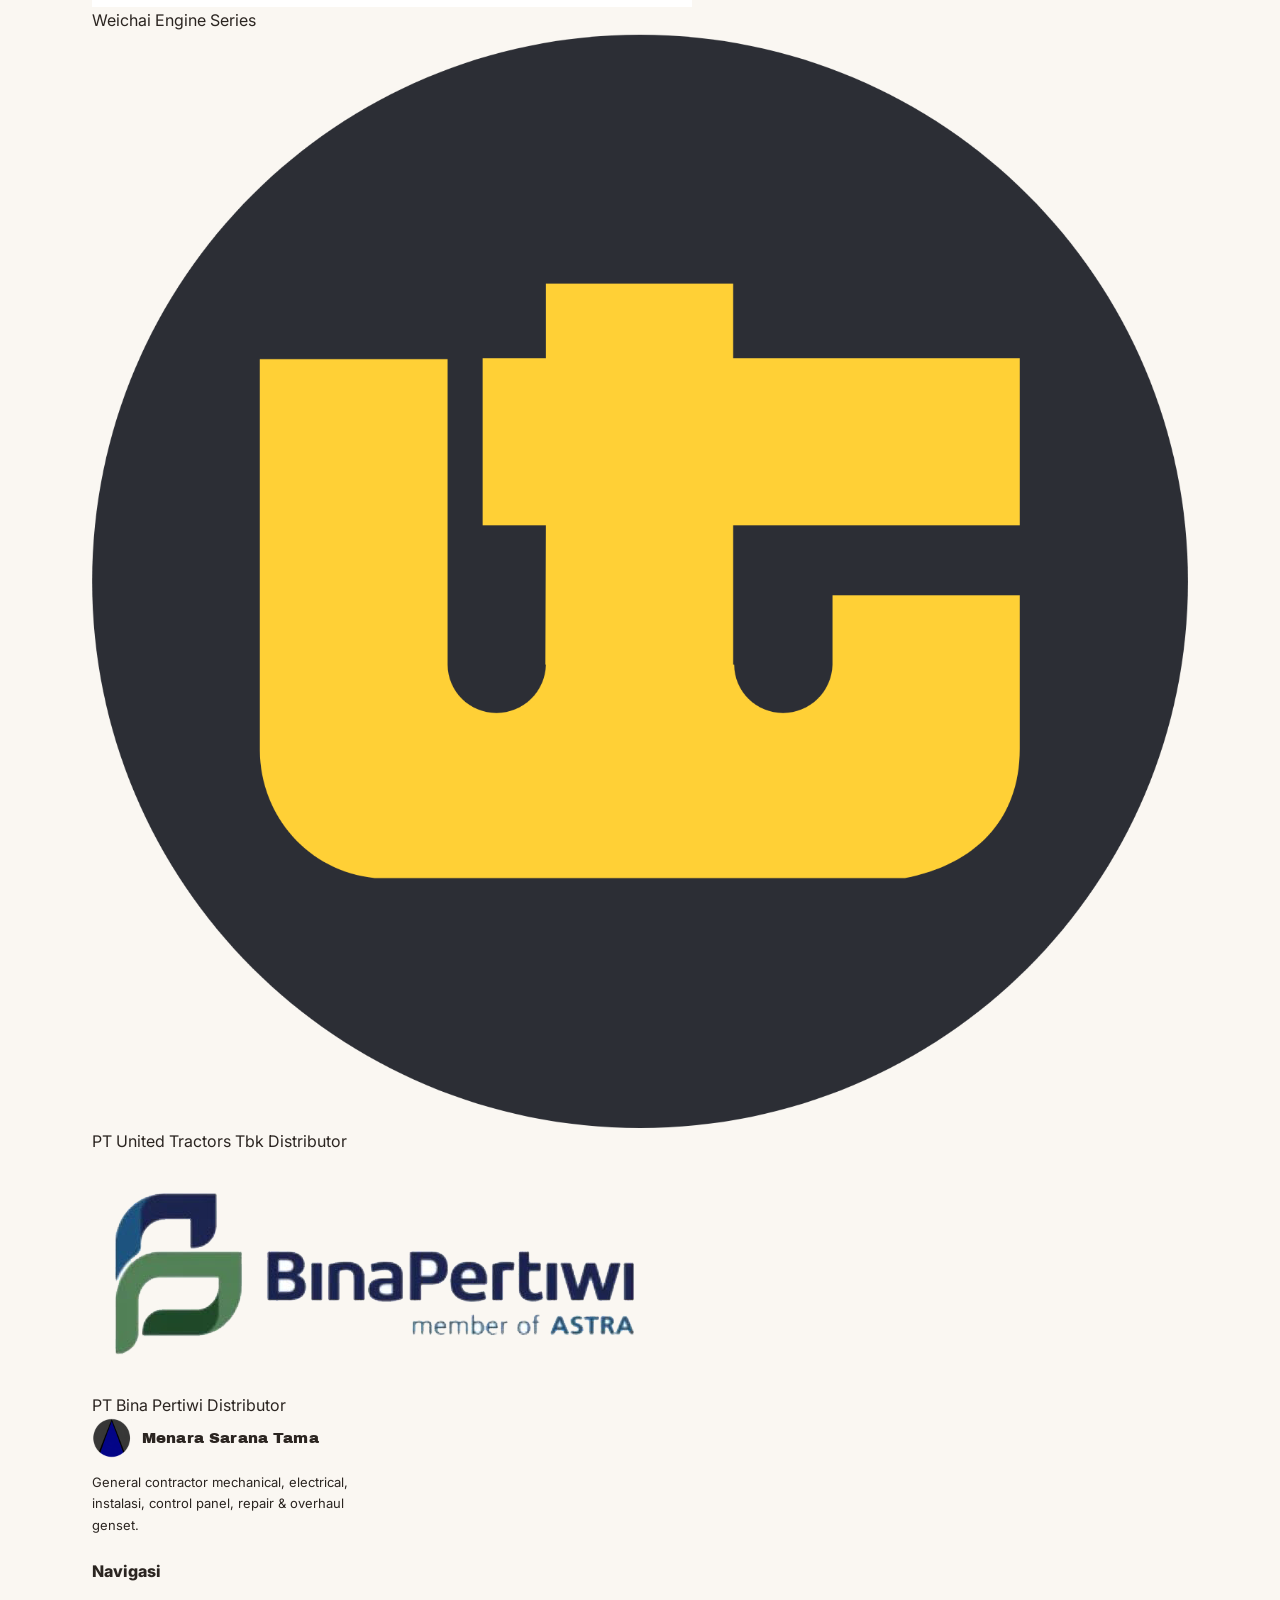
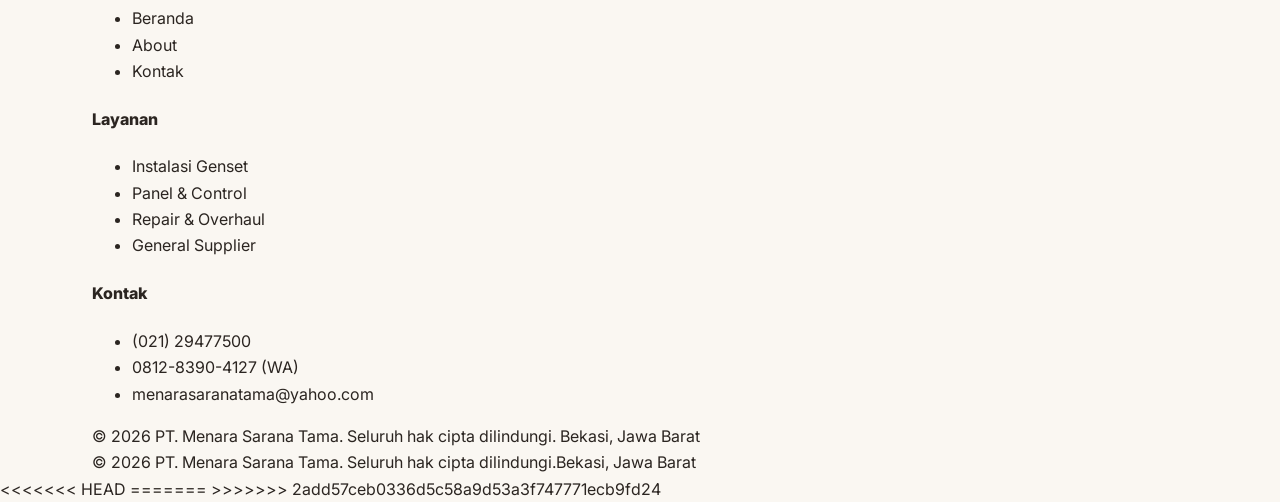
==== commit 308e1972: "index" ====
--- a/index.html
+++ b/index.html
@@ -1,316 +1,320 @@
-<!DOCTYPE html>
-<html lang="id">
-<head>
-  <meta charset="UTF-8">
-  <meta name="viewport" content="width=device-width, initial-scale=1.0">
-  <title>PT. Menara Sarana Tama — Genset Installation & Repair</title>
-  <link rel="preconnect" href="https://fonts.googleapis.com">
-  <link rel="preconnect" href="https://fonts.gstatic.com" crossorigin>
-  <link href="https://fonts.googleapis.com/css2?family=Archivo+Black&family=Inter:wght@400;500;600;700&family=IBM+Plex+Mono:wght@500;600&display=swap" rel="stylesheet">
-  <link rel="stylesheet" href="css/style.css">
-</head>
-<body>
-
-<header id="siteHeader">
-  <div class="wrap">
-    <nav>
-      <a class="logo" href="#top" aria-label="PT Menara Sarana Tama, beranda">
-        <img class="logo-mark-img" src="images/logo-icon.png" alt="Logo PT Menara Sarana Tama">
-        <span class="logo-text">Menara Sarana Tama<span>Genset &amp; Material Handling</span></span>
-      </a>
- 
-      <div class="nav-links" id="navLinks">
-        <a href="index.html">Beranda</a>
-        <a href="about.html">About</a>
-        <a href="#kontak">Kontak</a>
-        <a class="btn btn-primary btn-mobile-only" href="https://wa.me/6281283904127?text=Halo%20MST%2C%20saya%20ingin%20menanyakan%20layanan%20genset" target="_blank" rel="noopener">Minta Penawaran</a>
-      </div>
- 
-      <a class="btn btn-primary nav-cta-desktop" href="https://wa.me/6281283904127?text=Halo%20MST%2C%20saya%20ingin%20menanyakan%20layanan%20genset" target="_blank" rel="noopener">Minta Penawaran</a>
- 
-      <button class="nav-toggle" id="navToggle" aria-label="Buka menu" aria-expanded="false"><span></span></button>
-    </nav>
-  </div>
-  <div class="nav-backdrop" id="navBackdrop"></div>
-</header>
-
-<main id="top">
-
-  <section class="hero">
-    <div class="wrap">
-      <div class="hero-intro">
-        <span class="tag">General Contractor — Genset &amp; Material Handling</span>
-        <h1>Kami pasang<br>&amp; rawat <em>genset</em><br>Anda, tuntas.</h1>
-        <p>Instalasi, panel &amp; control system, repair/overhaul, dan preventive maintenance genset untuk industri manufaktur, telekomunikasi dan pertambangan.</p>
-        <div class="hero-actions">
-          <div style="display:flex;gap:12px;">
-            <a class="btn btn-primary" href="#layanan">Lihat Layanan</a>
-            <!-- <a class="btn btn-primary" href="https://wa.me/6281283904127?text=Halo%20MST%2C%20saya%20ingin%20menanyakan%20layanan%20genset">Hubungi Kami</a> -->
-          </div>
-        </div>
-      </div>
-      <div>
-        <img src="images/gambar-hero.png" alt="Instalasi genset PT Menara Sarana Tama" class="parallax-img">
-      </div>
-    </div>
-  </section>
-
-  <section id="layanan">
-  <div class="wrap">
-    <div class="section-head reveal">
-      <span class="tag">Total Service</span>
-      <h2>Lima layanan, didokumentasikan dari lapangan.</h2>
-      <p>Foto diambil langsung dari proyek instalasi dan perbaikan yang pernah kami tangani.</p>
-    </div>
- 
-    <div class="demo-grid reveal-group">
- 
-      <div class="demo-card tall tilt-3d"
-           data-title="Genset &amp; Panel"
-           data-idx="01. INSTALASI"
-           data-desc="Pemasangan unit genset lengkap dengan power house, panel distribusi, jalur kabel daya, sistem exhaust, dan fuel piping. Setiap instalasi mengikuti standar keselamatan dan disesuaikan dengan kapasitas beban di lokasi."
-           data-images="images/power-instalation.png,images/power-instalation1.png,images/genset-instalation.png">
-        <img src="images/power-instalation.png" alt="Instalasi genset dan panel">
-        <div class="overlay"></div>
-        <div class="content"><span class="idx mono">01. INSTALASI</span><h3>Genset &amp; Panel</h3><p>Power house, pemasangan unit, kabel, exhaust dan fuel piping.</p></div>
-      </div>
- 
-      <div class="demo-card tilt-3d"
-           data-title="Panel ATS/AMF"
-           data-idx="02. CONTROL"
-           data-desc="Perakitan dan pemasangan panel ATS/AMF untuk perpindahan sumber daya otomatis antara PLN dan genset, termasuk wiring control dan pengujian fungsi switching."
-           data-images="images/svc3.jpg,images/instalation-panel-3.png">
-        <img src="images/svc3.jpg" alt="Panel dan control system">
-        <div class="overlay"></div>
-        <div class="content"><span class="idx mono">02. CONTROL</span><h3>Panel ATS/AMF</h3></div>
-      </div>
- 
-      <div class="demo-card tilt-3d"
-           data-title="Overhaul"
-           data-idx="03. REPAIR"
-           data-desc="Perbaikan dan overhaul unit genset yang mengalami kerusakan mesin, mulai dari diagnosa, pembongkaran komponen, penggantian part, hingga pengujian ulang sebelum unit dikembalikan beroperasi."
-           data-images="images/svc2.jpg,images/revaul.png,images/revaul-1.png,images/revaul-2.png">
-        <img src="images/svc2.jpg" alt="Repair dan overhaul genset">
-        <div class="overlay"></div>
-        <div class="content"><span class="idx mono">03. REPAIR</span><h3>Overhaul</h3></div>
-      </div>
- 
-      <div class="demo-card tilt-3d"
-           data-title="Preventive Check"
-           data-idx="04. MAINTENANCE"
-           data-desc="Pengecekan berkala terjadwal untuk menjaga performa genset: penggantian oli dan filter, pengecekan aki, level cairan, hingga uji beban rutin agar unit selalu siap pakai."
-           data-images="images/svc4.jpg,images/svc1.jpg">
-        <img src="images/svc4.jpg" alt="Preventive maintenance genset">
-        <div class="overlay"></div>
-        <div class="content"><span class="idx mono">04. MAINTENANCE</span><h3>Preventive Check</h3></div>
-      </div>
- 
-      <div class="demo-card tilt-3d"
-           data-title="Spare Part &amp; Consumable"
-           data-idx="05. SUPPLIER"
-           data-desc="Penyediaan spare part dan consumable genset dari berbagai merek, termasuk filter, oli, aki, dan komponen kelistrikan, untuk mendukung kebutuhan perawatan maupun perbaikan unit."
-           data-images="images/svc5.jpg,images/instalation-panel-2.png,image/picture16.png">
-        <img src="images/svc5.jpg" alt="General supplier spare part">
-        <div class="overlay"></div>
-        <div class="content"><span class="idx mono">05. SUPPLIER</span><h3>Spare Part &amp; Consumable</h3></div>
-      </div>
- 
-    </div>
-  </div>
-</section>
- 
-<div class="modal-backdrop" id="modalBackdrop">
-  <div class="modal">
-    <button class="modal-close" id="modalClose" aria-label="Tutup">✕</button>
-    <div class="modal-body">
-      <div class="modal-hero"><img id="modalHeroImg" src="" alt=""></div>
-      <div class="modal-thumbs" id="modalThumbs"></div>
-      <span class="modal-idx mono" id="modalIdx"></span>
-      <h3 id="modalTitle"></h3>
-      <p id="modalDesc"></p>
-    </div>
-  </div>
-</div>
-
-  <section class="features" id="profil">
-    <div class="wrap">
-      <div class="section-head reveal">
-        <span class="tag">Kenapa Pilih Kami</span>
-        <h2>Kepercayaan dari industri manufaktur hingga pertambangan.</h2>
-      </div>
-      <div class="feat-grid reveal-group">
-        <div class="feat-card"><span class="ic"><svg width="18" height="18" viewBox="0 0 18 18" fill="none"><path d="M9 1L3 4v5c0 4 2.5 6.5 6 8 3.5-1.5 6-4 6-8V4L9 1z" stroke="#24425C" stroke-width="1.4"/></svg></span><div><h3>Mitra resmi distributor</h3><p>Didukung Komatsu &amp; Kirloskar lewat PT United Tractors Tbk dan PT Bina Pertiwi Tbk.</p></div></div>
-        <div class="feat-card"><span class="ic"><svg width="18" height="18" viewBox="0 0 18 18" fill="none"><circle cx="9" cy="9" r="7" stroke="#7C1E22" stroke-width="1.4"/><path d="M9 5v4l3 2" stroke="#7C1E22" stroke-width="1.4" stroke-linecap="round"/></svg></span><div><h3>Respon cepat &amp; tepat</h3><p>Meminimalisir breakdown time dengan penanganan yang gesit.</p></div></div>
-        <div class="feat-card"><span class="ic"><svg width="18" height="18" viewBox="0 0 18 18" fill="none"><path d="M3 9l4 4 8-9" stroke="#24425C" stroke-width="1.6" stroke-linecap="round" stroke-linejoin="round"/></svg></span><div><h3>Harga kompetitif</h3><p>Ongkos kerja bersaing untuk skala proyek industri manapun.</p></div></div>
-        <div class="feat-card"><span class="ic"><svg width="18" height="18" viewBox="0 0 18 18" fill="none"><rect x="2" y="4" width="14" height="10" rx="1.5" stroke="#24425C" stroke-width="1.4"/><path d="M2 7h14" stroke="#24425C" stroke-width="1.4"/></svg></span><div><h3>Unit pengganti</h3><p>Tersedia bila perbaikan unit memerlukan waktu lebih lama.</p></div></div>
-        <div class="feat-card"><span class="ic"><svg width="18" height="18" viewBox="0 0 18 18" fill="none"><path d="M9 2l2 4 4 .5-3 3 .8 4-3.8-2-3.8 2 .8-4-3-3 4-.5 2-4z" stroke="#7C1E22" stroke-width="1.3" stroke-linejoin="round"/></svg></span><div><h3>Tenaga terlatih</h3><p>Training berkala mengikuti perkembangan teknologi genset.</p></div></div>
-        <div class="feat-card"><span class="ic"><svg width="18" height="18" viewBox="0 0 18 18" fill="none"><path d="M3 15V9a6 6 0 0112 0v6" stroke="#24425C" stroke-width="1.4"/><path d="M2 15h3v-3H2v3zM13 15h3v-3h-3v3z" stroke="#24425C" stroke-width="1.4"/></svg></span><div><h3>Layanan menyeluruh</h3><p>Dari survey, instalasi, perbaikan sampai suku cadang.</p></div></div>
-      </div>
-    </div>
-  </section>
-
-  <section id="proyek">
-    <div class="wrap">
-      <div class="section-head reveal">
-        <span class="tag">Data Pekerjaan</span>
-        <h2>Proyek yang pernah kami tangani.</h2>
-      </div>
-      <div class="project-grid reveal-group">
-        <div class="project-card tilt-3d">
-          <span class="mono-tag">INSTALASI GENSET</span>
-          <img src="images/pt_pkn.png" />
-          <div class="kva">2 <span>×</span> 500 kVA</div>
-          <div class="loc"><b>PT. PKN</b>Area pertambangan, Kalimantan Utara</div>
-        </div>
-        <div class="project-card tilt-3d">
-          <span class="mono-tag">PANEL AUTO SYNCHRONE</span>
-          <img src="images/pt_petrosea.jpg" />
-          <div class="kva">3 <span>×</span> 500 kVA</div>
-          <div class="loc"><b>PT. Petrosea</b>Area pertambangan, Kalimantan Timur</div>
-        </div>
-        <div class="project-card tilt-3d">
-          <span class="mono-tag">REPLACE &amp; INSTALL</span>
-          <img src="images/pt_pltd.png" />
-          <div class="kva">16 <span>×</span> 1000 kVA</div>
-          <div class="loc"><b>PLTD Timika</b>Papua</div>
-        </div>
-        <div class="project-card tilt-3d">
-          <span class="mono-tag">OVERHAUL GENSET</span>
-          <div class="kva">700 <span>kVA</span></div>
-          <div class="loc"><b>PT. Cosmo</b>Sukabumi</div>
-        </div>
-        <div class="project-card tilt-3d">
-          <span class="mono-tag">SERVICE &amp; REPAIR PANEL</span>
-          <img src="images/auto2000.png" />
-          <div class="kva">On-site</div>
-          <div class="loc"><b>AUTO2000</b>Wahid Hasyim, Jakarta</div>
-        </div>
-      </div>
-    </div>
-  </section>
-</main>
-
-  <section class="partners">
-    <div class="wrap">
-      <div class="section-head reveal">
-        <span class="tag">PARTNER RESMI</span>
-      </div>
-        <div class="marquee-viewport">
-          <div class="marquee-track" id="track">
-            <!-- isi asli, akan digandakan otomatis oleh script -->
-            <div class="card">
-              <img class="logo-badge" src="images/komatsu.png" alt="Komatsu">
-              <div class="card-text">
-                  <span class="brand-name">Komatsu</span>
-                  <span class="brand-role">Engine / Unit</span>
-              </div>
-            </div>
-            <div class="card">
-              <img class="logo-badge" src="images/kirloskar.png" alt="Kirloskar">
-              <div class="card-text">
-                  <span class="brand-name">Kirloskar</span>
-                  <span class="brand-role">Engine / Unit</span>
-              </div>
-            </div>
-            <div class="card">
-              <img class="logo-badge" src="images/kubota.png" alt="Kubota">
-              <div class="card-text">
-                  <span class="brand-name">Kubota</span>
-                  <span class="brand-role">Engine / Unit</span>
-              </div>
-            </div>
-            <div class="card">
-              <img class="logo-badge" src="images/cummins.png" alt="Cummins">
-              <div class="card-text">
-                  <span class="brand-name">Cummins</span>
-                  <span class="brand-role">Engine / Unit</span>
-              </div>
-            </div>
-            <div class="card">
-              <img class="logo-badge" src="images/perkins.png" alt="Perkins">
-              <div class="card-text">
-                  <span class="brand-name">Perkins</span>
-                  <span class="brand-role">Engine / Unit</span>
-              </div>
-            </div>
-            <div class="card">
-              <img class="logo-badge" src="images/weichai.png" alt="Wechai">
-              <div class="card-text">
-                  <span class="brand-name">Wechai</span>
-                  <span class="brand-role">Engine Series</span>
-              </div>
-            </div>
-            <div class="card dist">
-              <img class="logo-badge" src="images/united_traktors.png" alt="United Tractor">
-              <div class="card-text">
-                <span class="brand-name">PT United Tractors Tbk</span>
-                <span class="brand-role">Distributor</span>
-              </div>
-            </div>
-            <div class="card dist">
-              <img class="logo-badge" src="images/bina_pertiwi.png" alt="Bina Pertiwi">
-              <div class="card-text">
-                <span class="brand-name">PT Bina Pertiwi</span>
-                <span class="brand-role">Distributor</span>
-              </div>
-            </div>
-          </div>
-        </div>
-    </div>
-  </section>
-
-<footer>
-  <div class="wrap">
-    <div class="footer-top">
-      <div>
-        <div class="logo" style="margin-bottom:14px;"><img class="logo-mark-img" src="images/logo-icon.png" alt="Logo PT Menara Sarana Tama"><span class="logo-text">Menara Sarana Tama</span></div>
-        <p style="font-size:13px;color:var(--ink);max-width:280px;">General contractor mechanical, electrical, instalasi, control panel, repair &amp; overhaul genset.</p>
-      </div>
-      <div>
-        <h4 style="color: var(--ink);font-weight: 800;">Navigasi</h4>
-        <ul>
-          <li>
-            <a href="index.html">Beranda</a>
-          </li>
-          <li>
-            <a href="about.html">About</a>
-          </li>
-          <li>
-            <a href="#kontak">Kontak</a>
-          </li>
-        </ul>
-      </div>
-      <div>
-        <h4 style="color: var(--ink);font-weight: 800;">Layanan</h4>
-        <ul>
-          <li>Instalasi Genset</li>
-          <li>Panel &amp; Control</li>
-          <li>Repair &amp; Overhaul</li>
-          <li>General Supplier</li>
-        </ul>
-      </div>
-      <div>
-        <h4 style="color: var(--ink);font-weight: 800;">Kontak</h4>
-        <ul>
-          <li>
-            <a href="tel:+622129477500">(021) 29477500</a>
-          </li>
-          <li>
-            <a href="https://wa.me/6281283904127?text=Halo%20MST%2C%20saya%20ingin%20menanyakan%20layanan%20genset" target="_blank" rel="noopener">0812-8390-4127 (WA)</a>
-          </li>
-          <li>
-            <a href="mailto:menarasaranatama@yahoo.com">menarasaranatama@yahoo.com</a>
-          </li>
-        </ul>
-      </div>
-    </div>
-    <div class="footer-bottom">
-      <span>© 2026 PT. Menara Sarana Tama. Seluruh hak cipta dilindungi.</span>
-      <span>Bekasi, Jawa Barat</span>
-    </div>
-    <div class="footer-bottom"><span>© 2026 PT. Menara Sarana Tama. Seluruh hak cipta dilindungi.</span><span>Bekasi, Jawa Barat</span></div>
-  </div>
-</footer>
-<script src="js/script.js" defer></script>
-</body>
-</html>
+<!DOCTYPE html>
+<html lang="id">
+<head>
+  <meta charset="UTF-8">
+  <meta name="viewport" content="width=device-width, initial-scale=1.0">
+  <title>PT. Menara Sarana Tama — Genset Installation & Repair</title>
+  <link rel="preconnect" href="https://fonts.googleapis.com">
+  <link rel="preconnect" href="https://fonts.gstatic.com" crossorigin>
+  <link href="https://fonts.googleapis.com/css2?family=Archivo+Black&family=Inter:wght@400;500;600;700&family=IBM+Plex+Mono:wght@500;600&display=swap" rel="stylesheet">
+  <link rel="stylesheet" href="css/style.css">
+</head>
+<body>
+
+<header id="siteHeader">
+  <div class="wrap">
+    <nav>
+      <a class="logo" href="#top" aria-label="PT Menara Sarana Tama, beranda">
+        <img class="logo-mark-img" src="images/logo-icon.png" alt="Logo PT Menara Sarana Tama">
+        <span class="logo-text">Menara Sarana Tama<span>Genset &amp; Material Handling</span></span>
+      </a>
+ 
+      <div class="nav-links" id="navLinks">
+        <a href="index.html">Beranda</a>
+        <a href="about.html">About</a>
+        <a href="#kontak">Kontak</a>
+        <a class="btn btn-primary btn-mobile-only" href="https://wa.me/6281283904127?text=Halo%20MST%2C%20saya%20ingin%20menanyakan%20layanan%20genset" target="_blank" rel="noopener">Minta Penawaran</a>
+      </div>
+ 
+      <a class="btn btn-primary nav-cta-desktop" href="https://wa.me/6281283904127?text=Halo%20MST%2C%20saya%20ingin%20menanyakan%20layanan%20genset" target="_blank" rel="noopener">Minta Penawaran</a>
+ 
+      <button class="nav-toggle" id="navToggle" aria-label="Buka menu" aria-expanded="false"><span></span></button>
+    </nav>
+  </div>
+  <div class="nav-backdrop" id="navBackdrop"></div>
+</header>
+
+<main id="top">
+
+  <section class="hero">
+    <div class="wrap">
+      <div class="hero-intro">
+        <span class="tag">General Contractor — Genset &amp; Material Handling</span>
+        <h1>Kami pasang<br>&amp; rawat <em>genset</em><br>Anda, tuntas.</h1>
+        <p>Instalasi, panel &amp; control system, repair/overhaul, dan preventive maintenance genset untuk industri manufaktur, telekomunikasi dan pertambangan.</p>
+        <div class="hero-actions">
+          <div style="display:flex;gap:12px;">
+            <a class="btn btn-primary" href="#layanan">Lihat Layanan</a>
+            <!-- <a class="btn btn-primary" href="https://wa.me/6281283904127?text=Halo%20MST%2C%20saya%20ingin%20menanyakan%20layanan%20genset">Hubungi Kami</a> -->
+          </div>
+        </div>
+      </div>
+      <div>
+        <img src="images/gambar-hero.png" alt="Instalasi genset PT Menara Sarana Tama" class="parallax-img">
+      </div>
+    </div>
+  </section>
+
+  <section id="layanan">
+  <div class="wrap">
+    <div class="section-head reveal">
+      <span class="tag">Total Service</span>
+      <h2>Lima layanan, didokumentasikan dari lapangan.</h2>
+      <p>Foto diambil langsung dari proyek instalasi dan perbaikan yang pernah kami tangani.</p>
+    </div>
+ 
+    <div class="demo-grid reveal-group">
+ 
+      <div class="demo-card tall tilt-3d"
+           data-title="Genset &amp; Panel"
+           data-idx="01. INSTALASI"
+           data-desc="Pemasangan unit genset lengkap dengan power house, panel distribusi, jalur kabel daya, sistem exhaust, dan fuel piping. Setiap instalasi mengikuti standar keselamatan dan disesuaikan dengan kapasitas beban di lokasi."
+           data-images="images/power-instalation.png,images/power-instalation1.png,images/genset-instalation.png">
+        <img src="images/power-instalation.png" alt="Instalasi genset dan panel">
+        <div class="overlay"></div>
+        <div class="content"><span class="idx mono">01. INSTALASI</span><h3>Genset &amp; Panel</h3><p>Power house, pemasangan unit, kabel, exhaust dan fuel piping.</p></div>
+      </div>
+ 
+      <div class="demo-card tilt-3d"
+           data-title="Panel ATS/AMF"
+           data-idx="02. CONTROL"
+           data-desc="Perakitan dan pemasangan panel ATS/AMF untuk perpindahan sumber daya otomatis antara PLN dan genset, termasuk wiring control dan pengujian fungsi switching."
+           data-images="images/svc3.jpg,images/instalation-panel-3.png">
+        <img src="images/svc3.jpg" alt="Panel dan control system">
+        <div class="overlay"></div>
+        <div class="content"><span class="idx mono">02. CONTROL</span><h3>Panel ATS/AMF</h3></div>
+      </div>
+ 
+      <div class="demo-card tilt-3d"
+           data-title="Overhaul"
+           data-idx="03. REPAIR"
+           data-desc="Perbaikan dan overhaul unit genset yang mengalami kerusakan mesin, mulai dari diagnosa, pembongkaran komponen, penggantian part, hingga pengujian ulang sebelum unit dikembalikan beroperasi."
+           data-images="images/svc2.jpg,images/revaul.png,images/revaul-1.png,images/revaul-2.png">
+        <img src="images/svc2.jpg" alt="Repair dan overhaul genset">
+        <div class="overlay"></div>
+        <div class="content"><span class="idx mono">03. REPAIR</span><h3>Overhaul</h3></div>
+      </div>
+ 
+      <div class="demo-card tilt-3d"
+           data-title="Preventive Check"
+           data-idx="04. MAINTENANCE"
+           data-desc="Pengecekan berkala terjadwal untuk menjaga performa genset: penggantian oli dan filter, pengecekan aki, level cairan, hingga uji beban rutin agar unit selalu siap pakai."
+           data-images="images/svc4.jpg,images/svc1.jpg">
+        <img src="images/svc4.jpg" alt="Preventive maintenance genset">
+        <div class="overlay"></div>
+        <div class="content"><span class="idx mono">04. MAINTENANCE</span><h3>Preventive Check</h3></div>
+      </div>
+ 
+      <div class="demo-card tilt-3d"
+           data-title="Spare Part &amp; Consumable"
+           data-idx="05. SUPPLIER"
+           data-desc="Penyediaan spare part dan consumable genset dari berbagai merek, termasuk filter, oli, aki, dan komponen kelistrikan, untuk mendukung kebutuhan perawatan maupun perbaikan unit."
+           data-images="images/svc5.jpg,images/instalation-panel-2.png,images/picture16.png">
+        <img src="images/svc5.jpg" alt="General supplier spare part">
+        <div class="overlay"></div>
+        <div class="content"><span class="idx mono">05. SUPPLIER</span><h3>Spare Part &amp; Consumable</h3></div>
+      </div>
+ 
+    </div>
+  </div>
+</section>
+ 
+<div class="modal-backdrop" id="modalBackdrop">
+  <div class="modal">
+    <button class="modal-close" id="modalClose" aria-label="Tutup">✕</button>
+    <div class="modal-body">
+      <div class="modal-hero"><img id="modalHeroImg" src="" alt=""></div>
+      <div class="modal-thumbs" id="modalThumbs"></div>
+      <span class="modal-idx mono" id="modalIdx"></span>
+      <h3 id="modalTitle"></h3>
+      <p id="modalDesc"></p>
+    </div>
+  </div>
+</div>
+
+  <section class="features" id="profil">
+    <div class="wrap">
+      <div class="section-head reveal">
+        <span class="tag">Kenapa Pilih Kami</span>
+        <h2>Kepercayaan dari industri manufaktur hingga pertambangan.</h2>
+      </div>
+      <div class="feat-grid reveal-group">
+        <div class="feat-card"><span class="ic"><svg width="18" height="18" viewBox="0 0 18 18" fill="none"><path d="M9 1L3 4v5c0 4 2.5 6.5 6 8 3.5-1.5 6-4 6-8V4L9 1z" stroke="#24425C" stroke-width="1.4"/></svg></span><div><h3>Mitra resmi distributor</h3><p>Didukung Komatsu &amp; Kirloskar lewat PT United Tractors Tbk dan PT Bina Pertiwi Tbk.</p></div></div>
+        <div class="feat-card"><span class="ic"><svg width="18" height="18" viewBox="0 0 18 18" fill="none"><circle cx="9" cy="9" r="7" stroke="#7C1E22" stroke-width="1.4"/><path d="M9 5v4l3 2" stroke="#7C1E22" stroke-width="1.4" stroke-linecap="round"/></svg></span><div><h3>Respon cepat &amp; tepat</h3><p>Meminimalisir breakdown time dengan penanganan yang gesit.</p></div></div>
+        <div class="feat-card"><span class="ic"><svg width="18" height="18" viewBox="0 0 18 18" fill="none"><path d="M3 9l4 4 8-9" stroke="#24425C" stroke-width="1.6" stroke-linecap="round" stroke-linejoin="round"/></svg></span><div><h3>Harga kompetitif</h3><p>Ongkos kerja bersaing untuk skala proyek industri manapun.</p></div></div>
+        <div class="feat-card"><span class="ic"><svg width="18" height="18" viewBox="0 0 18 18" fill="none"><rect x="2" y="4" width="14" height="10" rx="1.5" stroke="#24425C" stroke-width="1.4"/><path d="M2 7h14" stroke="#24425C" stroke-width="1.4"/></svg></span><div><h3>Unit pengganti</h3><p>Tersedia bila perbaikan unit memerlukan waktu lebih lama.</p></div></div>
+        <div class="feat-card"><span class="ic"><svg width="18" height="18" viewBox="0 0 18 18" fill="none"><path d="M9 2l2 4 4 .5-3 3 .8 4-3.8-2-3.8 2 .8-4-3-3 4-.5 2-4z" stroke="#7C1E22" stroke-width="1.3" stroke-linejoin="round"/></svg></span><div><h3>Tenaga terlatih</h3><p>Training berkala mengikuti perkembangan teknologi genset.</p></div></div>
+        <div class="feat-card"><span class="ic"><svg width="18" height="18" viewBox="0 0 18 18" fill="none"><path d="M3 15V9a6 6 0 0112 0v6" stroke="#24425C" stroke-width="1.4"/><path d="M2 15h3v-3H2v3zM13 15h3v-3h-3v3z" stroke="#24425C" stroke-width="1.4"/></svg></span><div><h3>Layanan menyeluruh</h3><p>Dari survey, instalasi, perbaikan sampai suku cadang.</p></div></div>
+      </div>
+    </div>
+  </section>
+
+  <section id="proyek">
+    <div class="wrap">
+      <div class="section-head reveal">
+        <span class="tag">Data Pekerjaan</span>
+        <h2>Proyek yang pernah kami tangani.</h2>
+      </div>
+      <div class="project-grid reveal-group">
+        <div class="project-card tilt-3d">
+          <span class="mono-tag">INSTALASI GENSET</span>
+          <img src="images/pt_pkn.png" />
+          <div class="kva">2 <span>×</span> 500 kVA</div>
+          <div class="loc"><b>PT. PKN</b>Area pertambangan, Kalimantan Utara</div>
+        </div>
+        <div class="project-card tilt-3d">
+          <span class="mono-tag">PANEL AUTO SYNCHRONE</span>
+          <img src="images/pt_petrosea.jpg" />
+          <div class="kva">3 <span>×</span> 500 kVA</div>
+          <div class="loc"><b>PT. Petrosea</b>Area pertambangan, Kalimantan Timur</div>
+        </div>
+        <div class="project-card tilt-3d">
+          <span class="mono-tag">REPLACE &amp; INSTALL</span>
+          <img src="images/pt_pltd.png" />
+          <div class="kva">16 <span>×</span> 1000 kVA</div>
+          <div class="loc"><b>PLTD Timika</b>Papua</div>
+        </div>
+        <div class="project-card tilt-3d">
+          <span class="mono-tag">OVERHAUL GENSET</span>
+          <div class="kva">700 <span>kVA</span></div>
+          <div class="loc"><b>PT. Cosmo</b>Sukabumi</div>
+        </div>
+        <div class="project-card tilt-3d">
+          <span class="mono-tag">SERVICE &amp; REPAIR PANEL</span>
+          <img src="images/auto2000.png" />
+          <div class="kva">On-site</div>
+          <div class="loc"><b>AUTO2000</b>Wahid Hasyim, Jakarta</div>
+        </div>
+      </div>
+    </div>
+  </section>
+</main>
+
+  <section class="partners">
+    <div class="wrap">
+      <div class="section-head reveal">
+        <span class="tag">PARTNER RESMI</span>
+      </div>
+        <div class="marquee-viewport">
+          <div class="marquee-track" id="track">
+            <!-- isi asli, akan digandakan otomatis oleh script -->
+            <div class="card">
+              <img class="logo-badge" src="images/komatsu.png" alt="Komatsu">
+              <div class="card-text">
+                  <span class="brand-name">Komatsu</span>
+                  <span class="brand-role">Engine / Unit</span>
+              </div>
+            </div>
+            <div class="card">
+              <img class="logo-badge" src="images/kirloskar.png" alt="Kirloskar">
+              <div class="card-text">
+                  <span class="brand-name">Kirloskar</span>
+                  <span class="brand-role">Engine / Unit</span>
+              </div>
+            </div>
+            <div class="card">
+              <img class="logo-badge" src="images/kubota.png" alt="Kubota">
+              <div class="card-text">
+                  <span class="brand-name">Kubota</span>
+                  <span class="brand-role">Engine / Unit</span>
+              </div>
+            </div>
+            <div class="card">
+              <img class="logo-badge" src="images/cummins.png" alt="Cummins">
+              <div class="card-text">
+                  <span class="brand-name">Cummins</span>
+                  <span class="brand-role">Engine / Unit</span>
+              </div>
+            </div>
+            <div class="card">
+              <img class="logo-badge" src="images/perkins.png" alt="Perkins">
+              <div class="card-text">
+                  <span class="brand-name">Perkins</span>
+                  <span class="brand-role">Engine / Unit</span>
+              </div>
+            </div>
+            <div class="card">
+              <img class="logo-badge" src="images/weichai.png" alt="Weichai">
+              <div class="card-text">
+                  <span class="brand-name">Weichai</span>
+                  <span class="brand-role">Engine Series</span>
+              </div>
+            </div>
+            <div class="card dist">
+              <img class="logo-badge" src="images/united_traktors.png" alt="United Tractor">
+              <div class="card-text">
+                <span class="brand-name">PT United Tractors Tbk</span>
+                <span class="brand-role">Distributor</span>
+              </div>
+            </div>
+            <div class="card dist">
+              <img class="logo-badge" src="images/bina_pertiwi.png" alt="Bina Pertiwi">
+              <div class="card-text">
+                <span class="brand-name">PT Bina Pertiwi</span>
+                <span class="brand-role">Distributor</span>
+              </div>
+            </div>
+          </div>
+        </div>
+    </div>
+  </section>
+
+<footer>
+  <div class="wrap">
+    <div class="footer-top">
+      <div>
+        <div class="logo" style="margin-bottom:14px;"><img class="logo-mark-img" src="images/logo-icon.png" alt="Logo PT Menara Sarana Tama"><span class="logo-text">Menara Sarana Tama</span></div>
+        <p style="font-size:13px;color:var(--ink);max-width:280px;">General contractor mechanical, electrical, instalasi, control panel, repair &amp; overhaul genset.</p>
+      </div>
+      <div>
+        <h4 style="color: var(--ink);font-weight: 800;">Navigasi</h4>
+        <ul>
+          <li>
+            <a href="index.html">Beranda</a>
+          </li>
+          <li>
+            <a href="about.html">About</a>
+          </li>
+          <li>
+            <a href="#kontak">Kontak</a>
+          </li>
+        </ul>
+      </div>
+      <div>
+        <h4 style="color: var(--ink);font-weight: 800;">Layanan</h4>
+        <ul>
+          <li>Instalasi Genset</li>
+          <li>Panel &amp; Control</li>
+          <li>Repair &amp; Overhaul</li>
+          <li>General Supplier</li>
+        </ul>
+      </div>
+      <div>
+        <h4 style="color: var(--ink);font-weight: 800;">Kontak</h4>
+        <ul>
+          <li>
+            <a href="tel:+622129477500">(021) 29477500</a>
+          </li>
+          <li>
+            <a href="https://wa.me/6281283904127?text=Halo%20MST%2C%20saya%20ingin%20menanyakan%20layanan%20genset" target="_blank" rel="noopener">0812-8390-4127 (WA)</a>
+          </li>
+          <li>
+            <a href="mailto:menarasaranatama@yahoo.com">menarasaranatama@yahoo.com</a>
+          </li>
+        </ul>
+      </div>
+    </div>
+    <div class="footer-bottom">
+      <span>© 2026 PT. Menara Sarana Tama. Seluruh hak cipta dilindungi.</span>
+      <span>Bekasi, Jawa Barat</span>
+    </div>
+    <div class="footer-bottom"><span>© 2026 PT. Menara Sarana Tama. Seluruh hak cipta dilindungi.</span><span>Bekasi, Jawa Barat</span></div>
+  </div>
+</footer>
+<<<<<<< HEAD
+
+=======
+>>>>>>> 2add57ceb0336d5c58a9d53a3f747771ecb9fd24
+<script src="js/script.js" defer></script>
+</body>
+</html>
--- a/css/style.css
+++ b/css/style.css
@@ -1,5 +1,4 @@
-
-  :root{
+:root{
     --cream:#FAF7F2;
     --panel:#F1ECE5;
     --panel-2:#FFFFFF;
@@ -28,16 +27,30 @@
   .btn-primary:hover{background:var(--maroon-dark);}
   .btn-ghost{background:transparent;color:var(--ink);border-color:var(--line);}
   .btn-ghost:hover{border-color:var(--navy);color:var(--navy);}
- 
+
   header{position:sticky;top:0;z-index:50;background:rgba(250,247,242,0.92);backdrop-filter:blur(6px);border-bottom:1px solid var(--line);}
-  nav{display:flex;align-items:center;justify-content:space-between;gap:16px;padding:18px 0;}
-  .logo{display:flex;align-items:center;gap:10px;min-width:0;}
+  nav{display:flex;align-items:center;justify-content:space-between;padding:18px 0;}
+  .logo{display:flex;align-items:center;gap:10px;}
   .logo-mark{width:36px;height:36px;background:var(--navy);border-radius:4px;display:flex;align-items:center;justify-content:center;font-family:'Archivo Black',sans-serif;font-size:13px;color:#fff;}
   .logo-mark-img{width:40px;height:40px;object-fit:contain;flex:none;}
-  .logo-text{font-family:'Archivo Black',sans-serif;font-size:15px;letter-spacing:0.01em;color:var(--ink);white-space:nowrap;overflow:hidden;text-overflow:ellipsis;}
-  .logo-text span{display:block;font-family:'IBM Plex Mono',monospace;font-size:9px;letter-spacing:0.12em;color:var(--ink-soft);text-transform:uppercase;font-weight:500;margin-top:2px;white-space:normal;}
-  .nav-links{display:flex;align-items:center;gap:34px;font-size:14px;color:var(--ink-soft);}
+  .logo-text{font-family:'Archivo Black',sans-serif;font-size:15px;letter-spacing:0.01em;color:var(--ink);}
+  .logo-text span{display:block;font-family:'IBM Plex Mono',monospace;font-size:9px;letter-spacing:0.12em;color:var(--ink-soft);text-transform:uppercase;font-weight:500;margin-top:2px;}
+  .nav-links{display:flex;gap:34px;font-size:14px;color:var(--ink-soft);}
   .nav-links a:hover{color:var(--maroon);}
+<<<<<<< HEAD
+
+  /* ====== TAMBAHAN: hamburger + drawer mobile ====== */
+  .nav-toggle{
+    display:none;
+    width:38px;height:38px;
+    border:1px solid var(--line);
+    border-radius:6px;
+    background:transparent;
+    cursor:pointer;
+    padding:0;
+    align-items:center;justify-content:center;
+    flex:none;
+=======
  
    /* ===== Navbar: hamburger + mobile drawer ===== */
   .nav-toggle {
@@ -53,6 +66,7 @@
     background: transparent;
     border: 1px solid var(--line);
     border-radius: 6px;
+>>>>>>> 2add57ceb0336d5c58a9d53a3f747771ecb9fd24
   }
 
   .nav-toggle span,
@@ -169,10 +183,14 @@
   }
 
   /* konten dummy biar sticky-nya kelihatan saat discroll */
+<<<<<<< HEAD
+  /* main .wrap{ padding-top:60px; padding-bottom:500px; color:var(--ink-soft); } */
+=======
   main .wrap{ padding-top:60px; padding-bottom:80px; color:var(--ink-soft); }
-
-  /* / * ====== HERO SECTION ====== */ 
-  .hero{background:var(--panel);position:relative;padding:88px 0;overflow:hidden;}
+>>>>>>> 2add57ceb0336d5c58a9d53a3f747771ecb9fd24
+
+  / * ====== HERO SECTION ====== */
+  .hero{background:var(--panel);position:relative;padding:50px 0;overflow:hidden;}
   .hero .wrap{display:grid;grid-template-columns:1fr 0.95fr;gap:48px;align-items:center;}
   .hero h1{font-size:46px;margin-top:16px;color:var(--ink);}
   .hero h1 em{font-style:normal;color:var(--maroon);}
@@ -199,7 +217,7 @@
 
   .partners{
     position:relative;
-    padding:88px 0;
+    padding:50px 0;
     background:var(--panel);
     border-top:1px solid var(--line);
     border-bottom:1px solid var(--line);
@@ -296,7 +314,11 @@
 
 /* END SECTION PARTNERS */
 
+<<<<<<< HEAD
+  section{padding:50px 0;}
+=======
   section{padding:70px 0;}
+>>>>>>> 2add57ceb0336d5c58a9d53a3f747771ecb9fd24
   .section-head{max-width:620px;margin-bottom:44px;}
   .section-head h2{font-size:30px;margin-top:10px;color:var(--ink);}
   .section-head p{color:var(--ink-soft);margin-top:14px;font-size:15.5px;}
@@ -560,4 +582,4 @@
     .modal-hero{ height:220px; }
   }
 
-  /* END Layanan section */
+  /* END Layanan section */ 
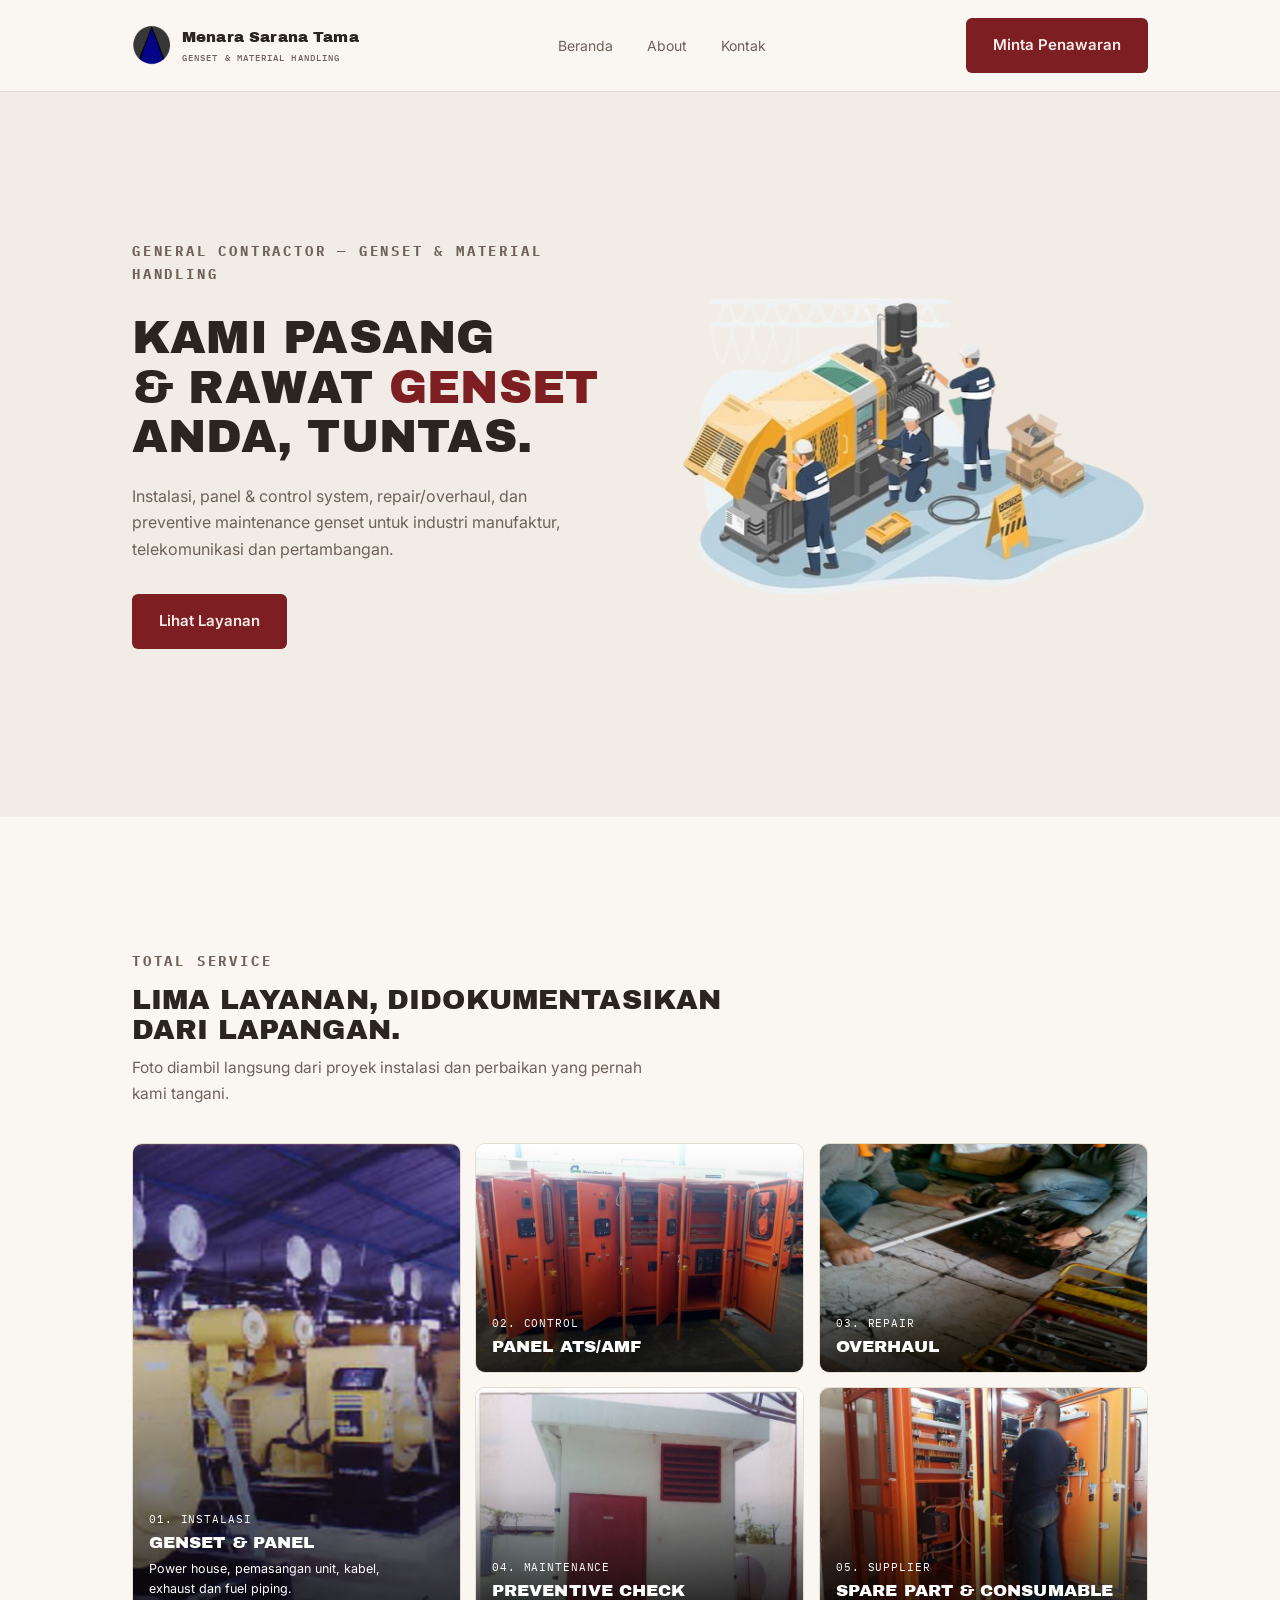
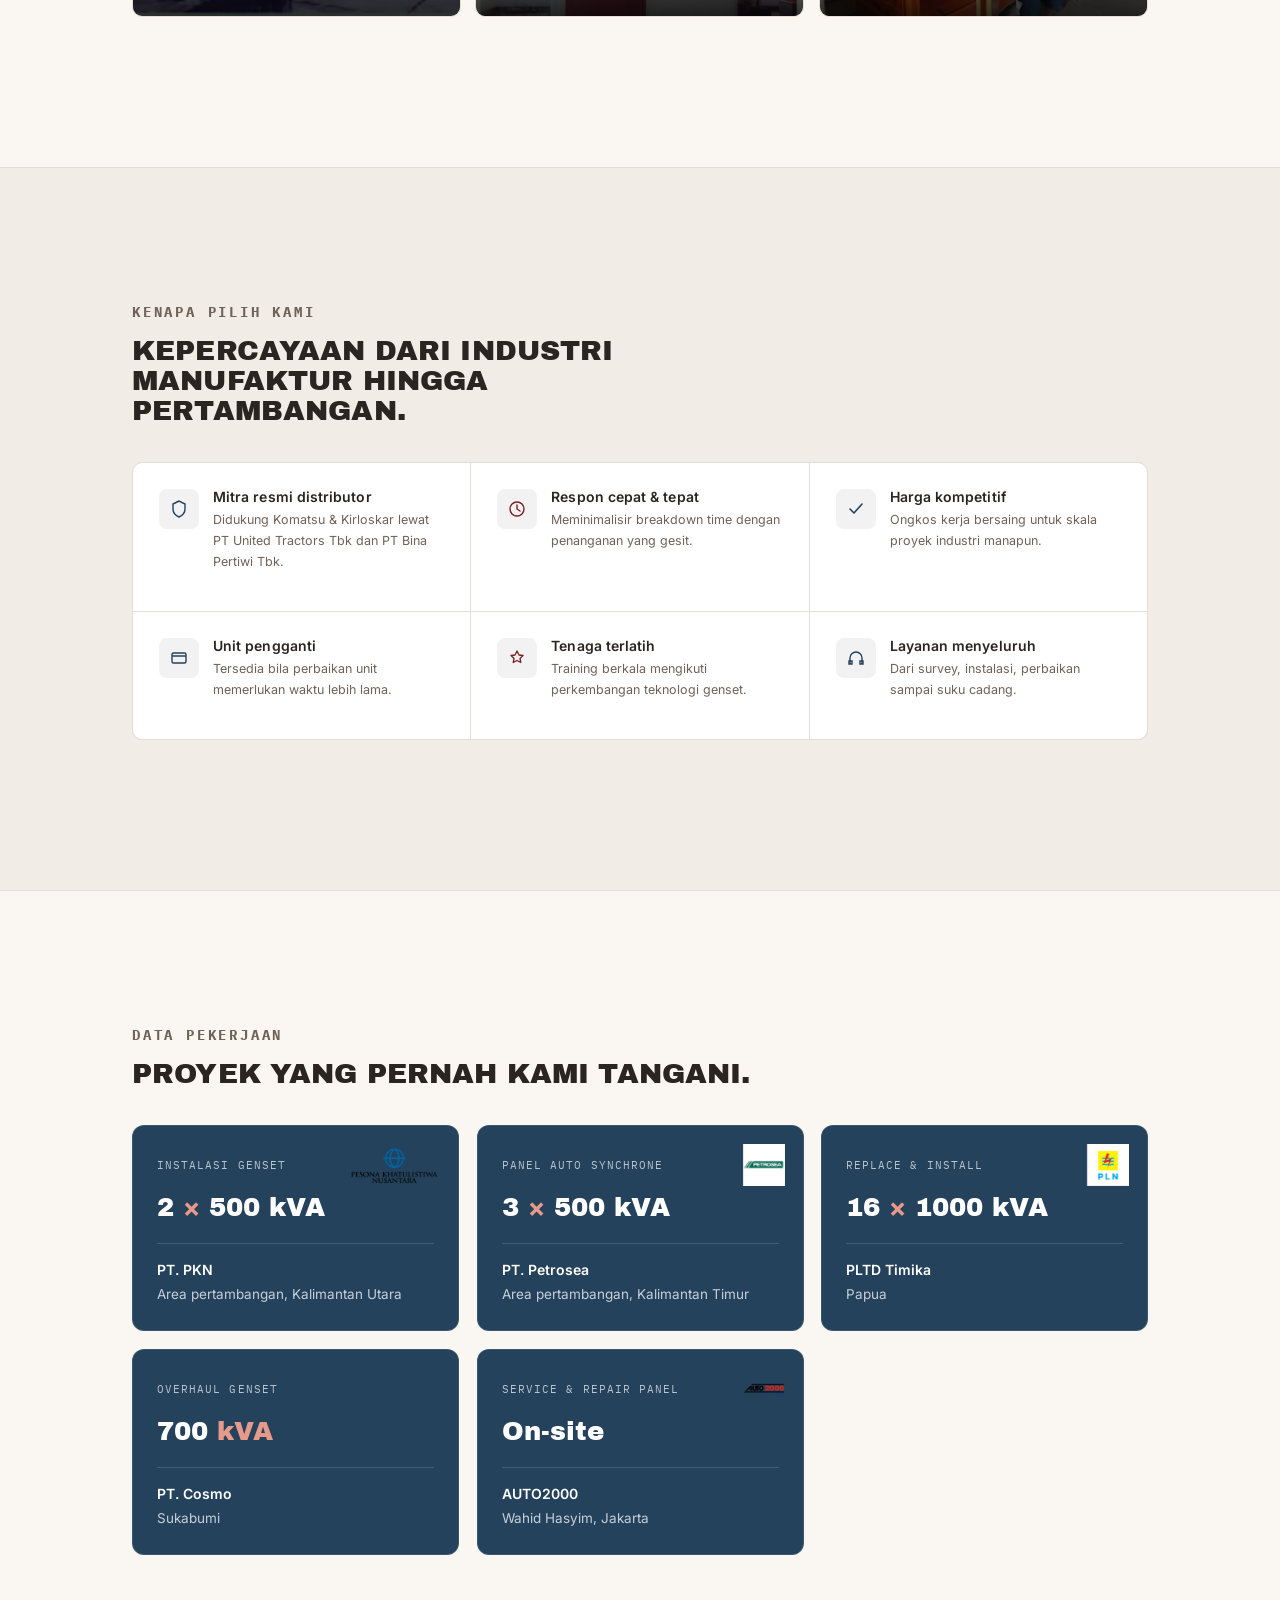
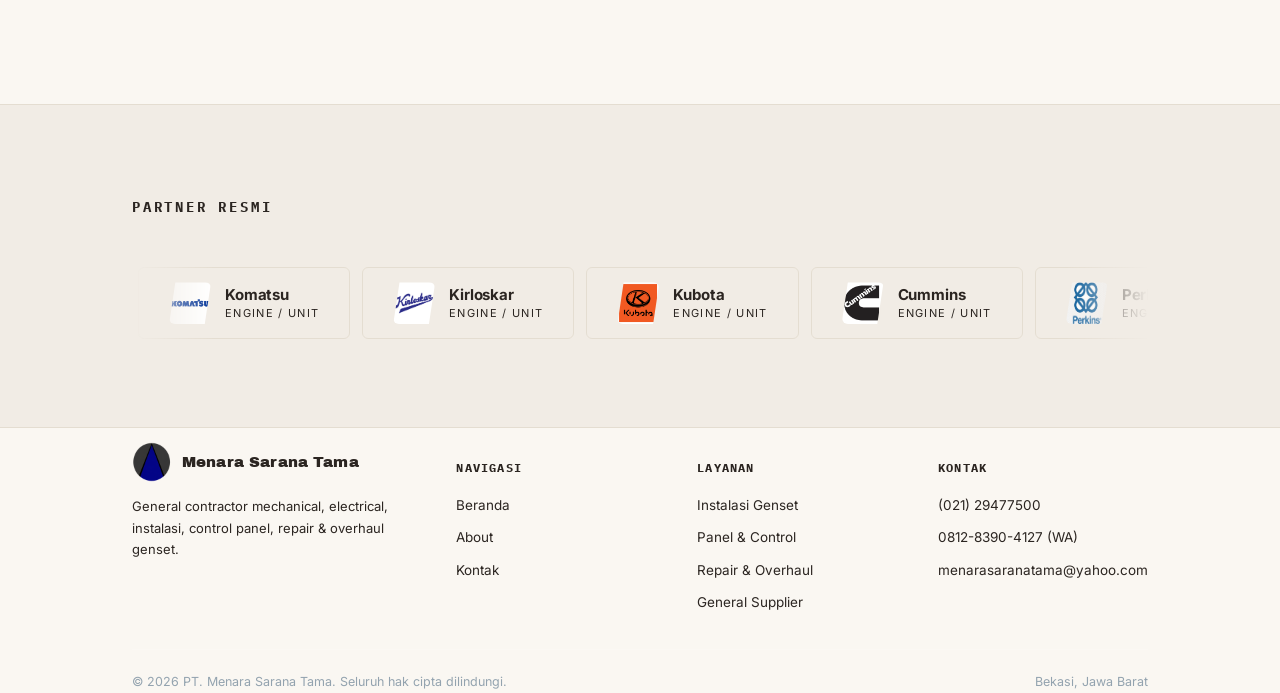
==== commit e6063da6: "update" ====
--- a/index.html
+++ b/index.html
@@ -308,13 +308,9 @@
       <span>© 2026 PT. Menara Sarana Tama. Seluruh hak cipta dilindungi.</span>
       <span>Bekasi, Jawa Barat</span>
     </div>
-    <div class="footer-bottom"><span>© 2026 PT. Menara Sarana Tama. Seluruh hak cipta dilindungi.</span><span>Bekasi, Jawa Barat</span></div>
+    <!-- <div class="footer-bottom"><span>© 2026 PT. Menara Sarana Tama. Seluruh hak cipta dilindungi.</span><span>Bekasi, Jawa Barat</span></div> -->
   </div>
 </footer>
-<<<<<<< HEAD
-
-=======
->>>>>>> 2add57ceb0336d5c58a9d53a3f747771ecb9fd24
 <script src="js/script.js" defer></script>
 </body>
 </html>
--- a/css/style.css
+++ b/css/style.css
@@ -1,4 +1,5 @@
-:root{
+
+  :root{
     --cream:#FAF7F2;
     --panel:#F1ECE5;
     --panel-2:#FFFFFF;
@@ -27,30 +28,16 @@
   .btn-primary:hover{background:var(--maroon-dark);}
   .btn-ghost{background:transparent;color:var(--ink);border-color:var(--line);}
   .btn-ghost:hover{border-color:var(--navy);color:var(--navy);}
-
+ 
   header{position:sticky;top:0;z-index:50;background:rgba(250,247,242,0.92);backdrop-filter:blur(6px);border-bottom:1px solid var(--line);}
-  nav{display:flex;align-items:center;justify-content:space-between;padding:18px 0;}
-  .logo{display:flex;align-items:center;gap:10px;}
+  nav{display:flex;align-items:center;justify-content:space-between;gap:16px;padding:18px 0;}
+  .logo{display:flex;align-items:center;gap:10px;min-width:0;}
   .logo-mark{width:36px;height:36px;background:var(--navy);border-radius:4px;display:flex;align-items:center;justify-content:center;font-family:'Archivo Black',sans-serif;font-size:13px;color:#fff;}
   .logo-mark-img{width:40px;height:40px;object-fit:contain;flex:none;}
-  .logo-text{font-family:'Archivo Black',sans-serif;font-size:15px;letter-spacing:0.01em;color:var(--ink);}
-  .logo-text span{display:block;font-family:'IBM Plex Mono',monospace;font-size:9px;letter-spacing:0.12em;color:var(--ink-soft);text-transform:uppercase;font-weight:500;margin-top:2px;}
-  .nav-links{display:flex;gap:34px;font-size:14px;color:var(--ink-soft);}
+  .logo-text{font-family:'Archivo Black',sans-serif;font-size:15px;letter-spacing:0.01em;color:var(--ink);white-space:nowrap;overflow:hidden;text-overflow:ellipsis;}
+  .logo-text span{display:block;font-family:'IBM Plex Mono',monospace;font-size:9px;letter-spacing:0.12em;color:var(--ink-soft);text-transform:uppercase;font-weight:500;margin-top:2px;white-space:normal;}
+  .nav-links{display:flex;align-items:center;gap:34px;font-size:14px;color:var(--ink-soft);}
   .nav-links a:hover{color:var(--maroon);}
-<<<<<<< HEAD
-
-  /* ====== TAMBAHAN: hamburger + drawer mobile ====== */
-  .nav-toggle{
-    display:none;
-    width:38px;height:38px;
-    border:1px solid var(--line);
-    border-radius:6px;
-    background:transparent;
-    cursor:pointer;
-    padding:0;
-    align-items:center;justify-content:center;
-    flex:none;
-=======
  
    /* ===== Navbar: hamburger + mobile drawer ===== */
   .nav-toggle {
@@ -66,7 +53,6 @@
     background: transparent;
     border: 1px solid var(--line);
     border-radius: 6px;
->>>>>>> 2add57ceb0336d5c58a9d53a3f747771ecb9fd24
   }
 
   .nav-toggle span,
@@ -183,14 +169,10 @@
   }
 
   /* konten dummy biar sticky-nya kelihatan saat discroll */
-<<<<<<< HEAD
-  /* main .wrap{ padding-top:60px; padding-bottom:500px; color:var(--ink-soft); } */
-=======
   main .wrap{ padding-top:60px; padding-bottom:80px; color:var(--ink-soft); }
->>>>>>> 2add57ceb0336d5c58a9d53a3f747771ecb9fd24
-
-  / * ====== HERO SECTION ====== */
-  .hero{background:var(--panel);position:relative;padding:50px 0;overflow:hidden;}
+
+  /* / * ====== HERO SECTION ====== */ 
+  .hero{background:var(--panel);position:relative;padding:88px 0;overflow:hidden;}
   .hero .wrap{display:grid;grid-template-columns:1fr 0.95fr;gap:48px;align-items:center;}
   .hero h1{font-size:46px;margin-top:16px;color:var(--ink);}
   .hero h1 em{font-style:normal;color:var(--maroon);}
@@ -217,7 +199,7 @@
 
   .partners{
     position:relative;
-    padding:50px 0;
+    padding:88px 0;
     background:var(--panel);
     border-top:1px solid var(--line);
     border-bottom:1px solid var(--line);
@@ -314,11 +296,7 @@
 
 /* END SECTION PARTNERS */
 
-<<<<<<< HEAD
-  section{padding:50px 0;}
-=======
   section{padding:70px 0;}
->>>>>>> 2add57ceb0336d5c58a9d53a3f747771ecb9fd24
   .section-head{max-width:620px;margin-bottom:44px;}
   .section-head h2{font-size:30px;margin-top:10px;color:var(--ink);}
   .section-head p{color:var(--ink-soft);margin-top:14px;font-size:15.5px;}
@@ -582,4 +560,4 @@
     .modal-hero{ height:220px; }
   }
 
-  /* END Layanan section */ 
+  /* END Layanan section */
